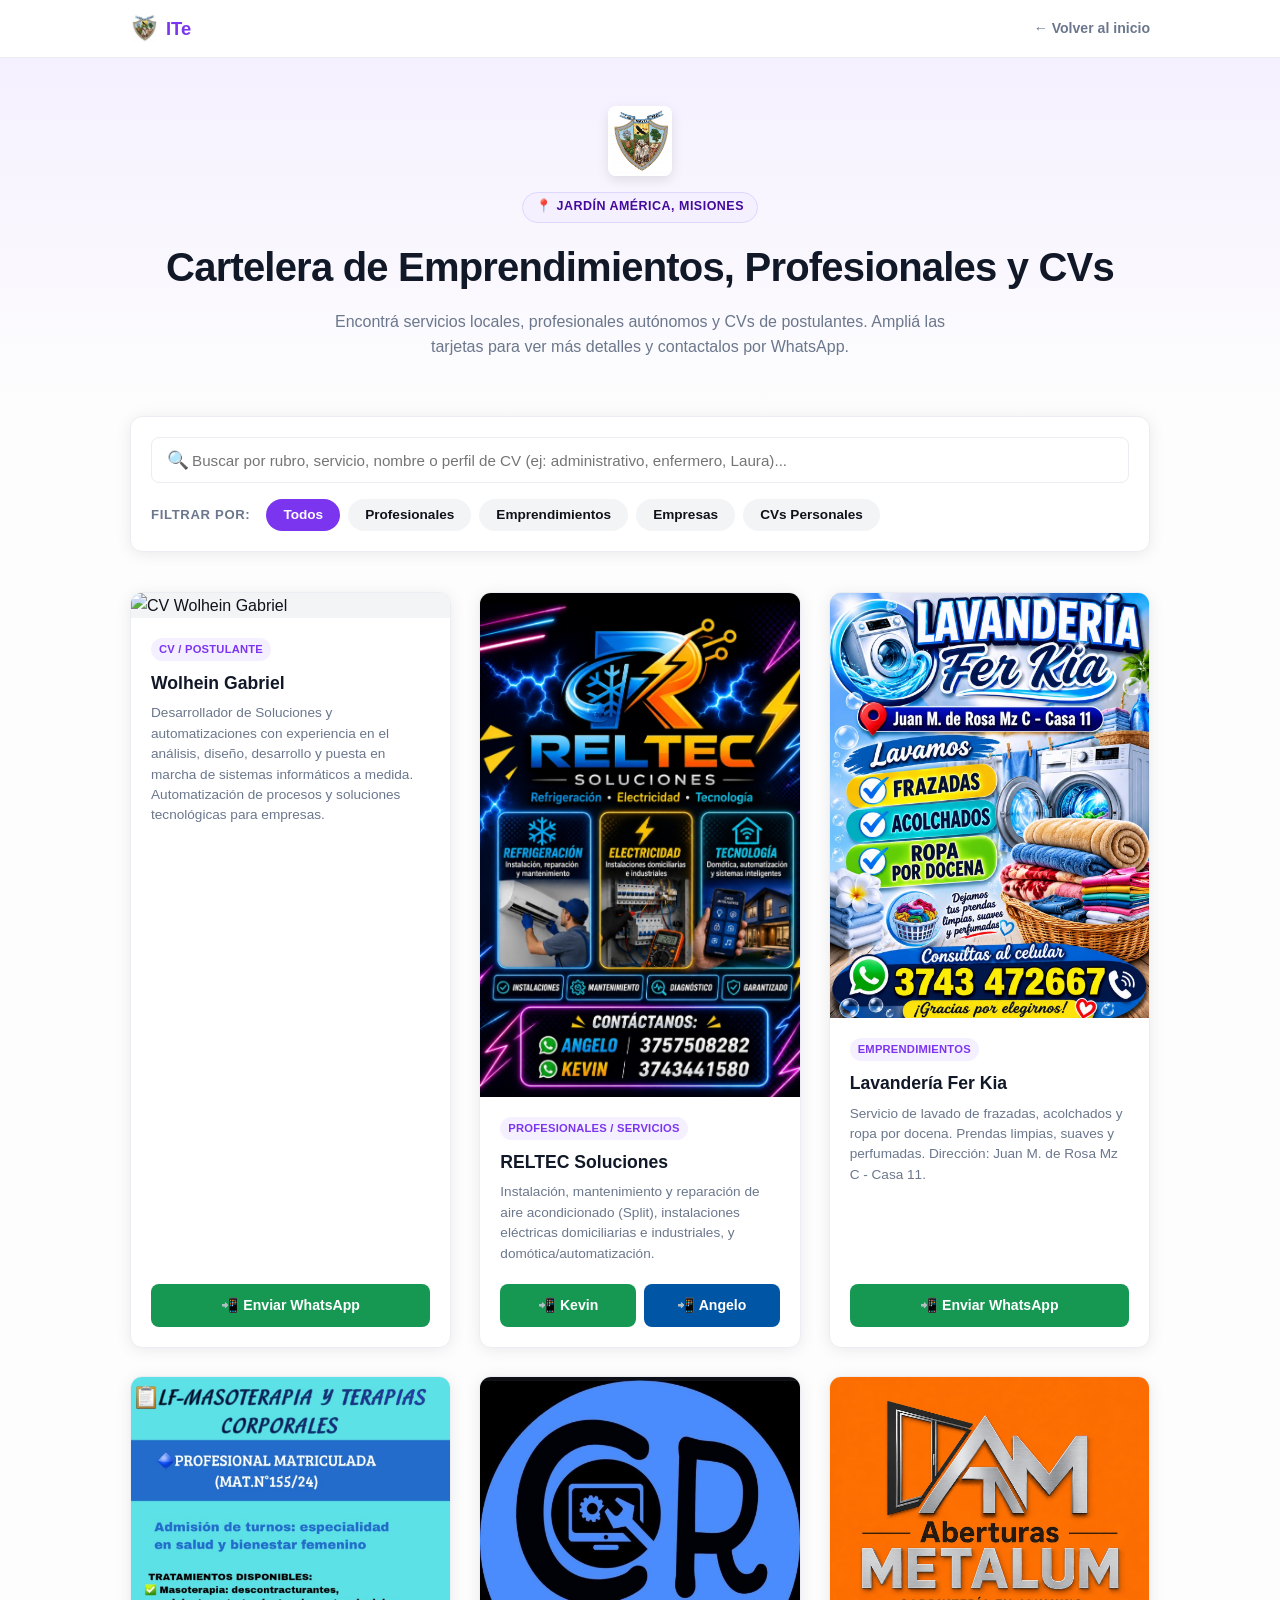
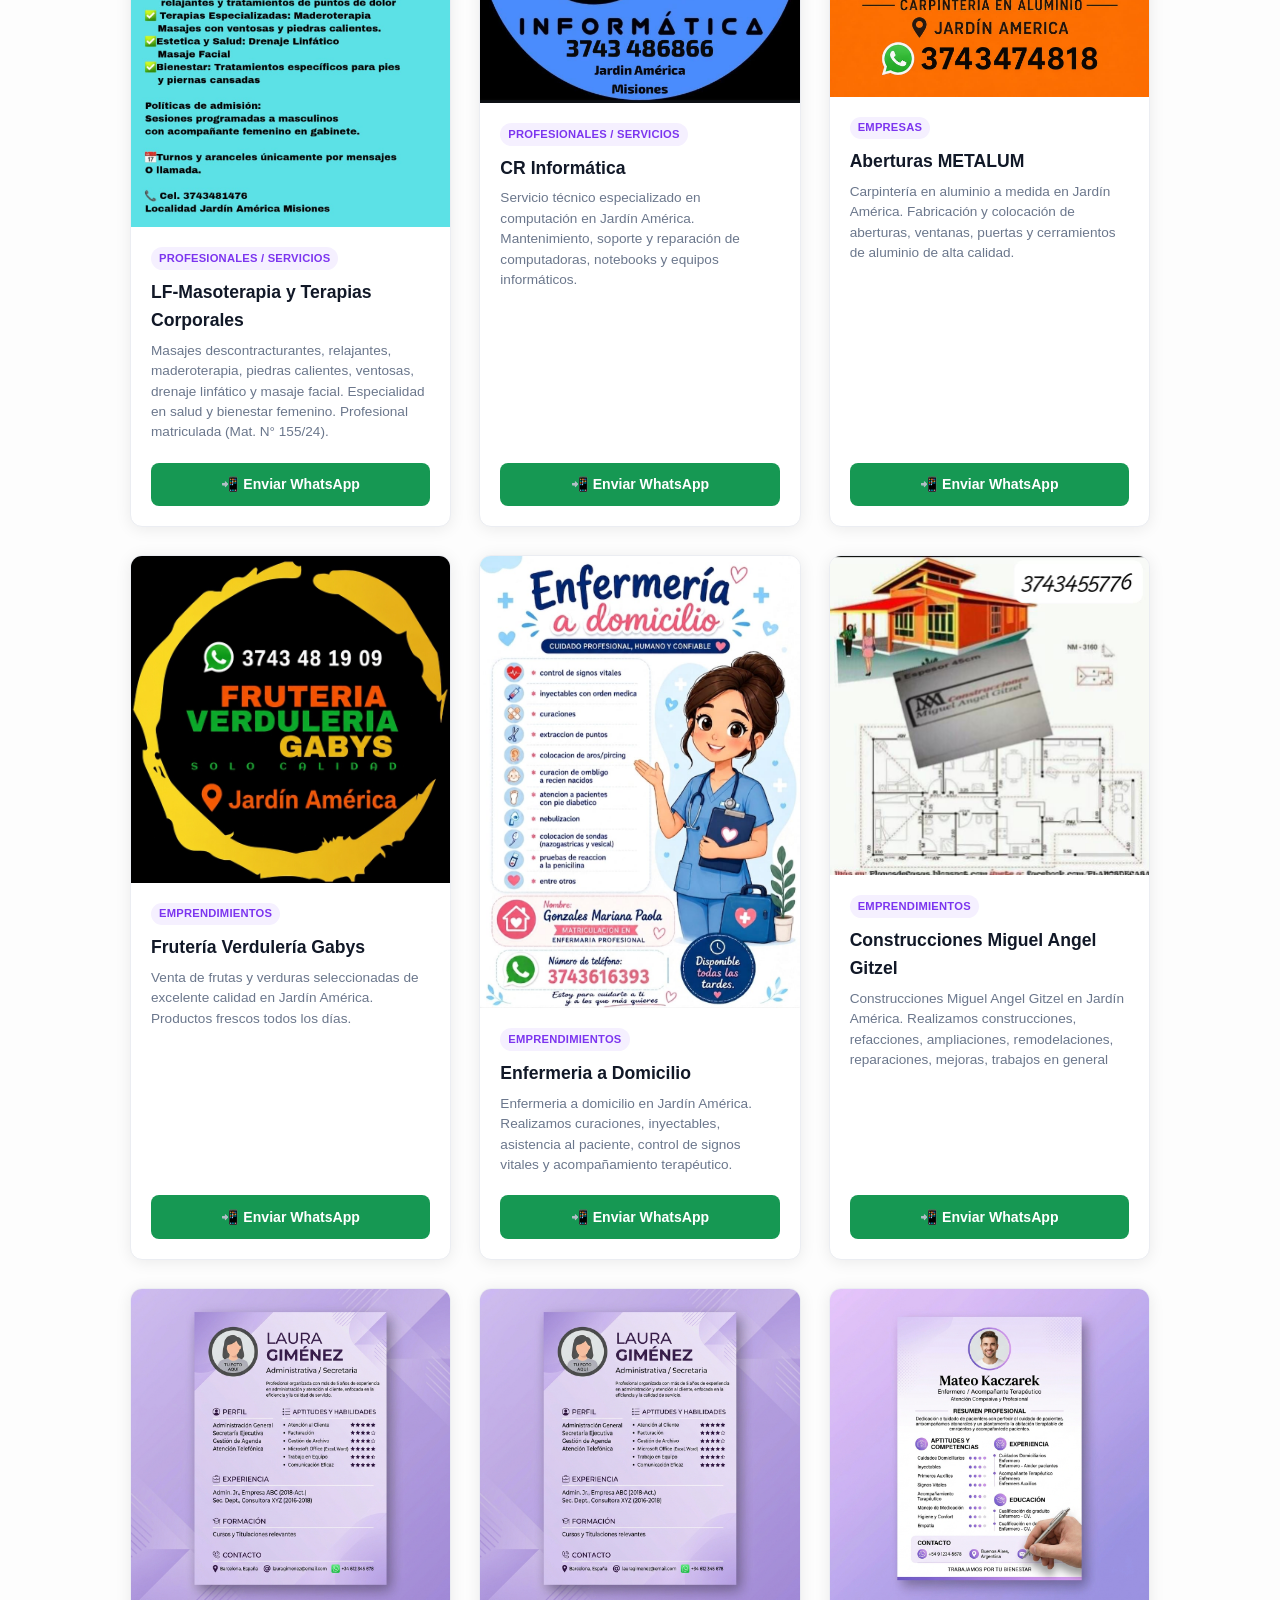
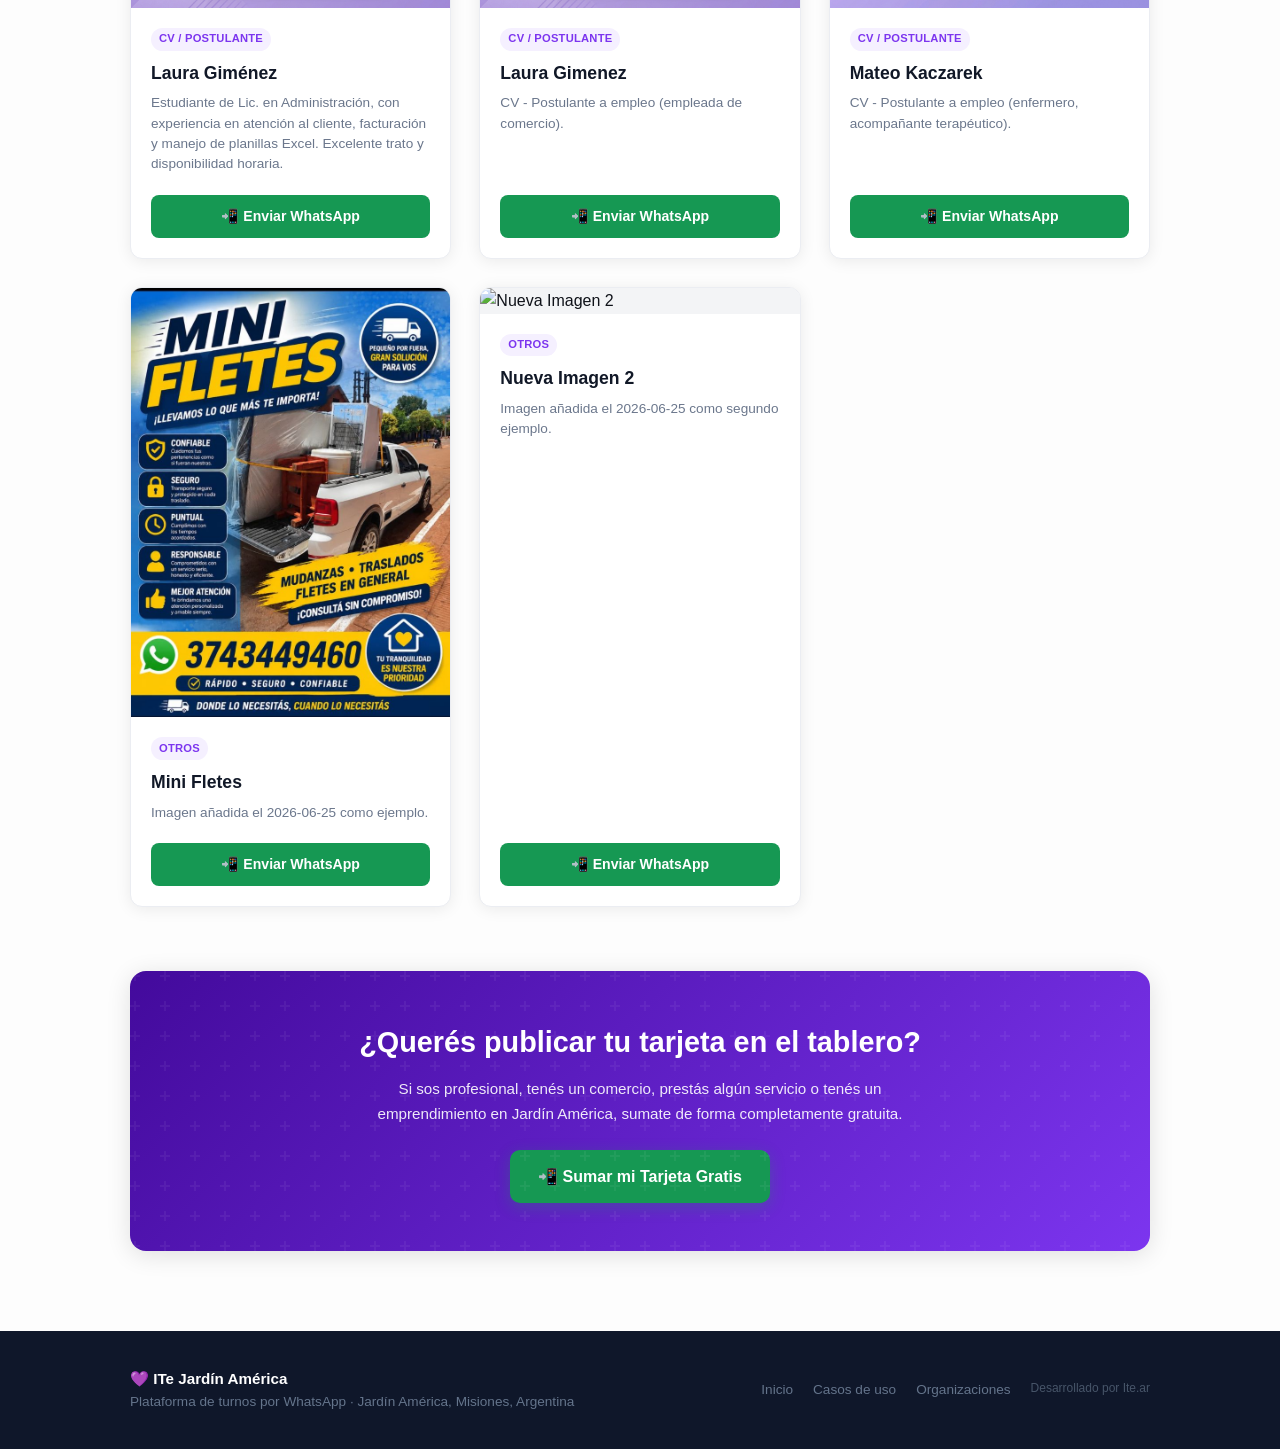
==== tablero.html @ 17e86a3f "feat: update card 13 to display Mini Fletes service details and image" ====
<!DOCTYPE html>
<html lang="es">

<head>
  <meta charset="UTF-8">
  <meta name="viewport" content="width=device-width, initial-scale=1.0">
  <title>Tablero de Tarjetas — ITe Jardín América</title>
  <meta name="description"
    content="Cartelera digital de profesionales, emprendimientos y empresas de Jardín América, Misiones.">
  <link rel="icon"
    href="data:image/svg+xml,<svg xmlns='http://www.w3.org/2000/svg' viewBox='0 0 100 100'><text y='.9em' font-size='90'>💜</text></svg>">
  <style>
    /* ── Variables (coincidentes con index.html) ─────────────── */
    :root {
      --purple: #7c35ef;
      --purple-dark: #430a9c;
      --purple-light: #f5f0ff;
      --purple-mid: #9456ff;
      --blue-ar: #0055A4;
      --green-wa: #169853;
      --green-wa-dk: #0e753e;
      --text: #0f1219;
      --muted: #6b778c;
      --border: #ebedf2;
      --bg-alt: #f3f5f9;
      --radius: 12px;
      --shadow: 0 2px 16px rgba(0, 0, 0, .08);
      --shadow-md: 0 4px 24px rgba(0, 0, 0, .12);
    }

    /* ── Reset ─────────────────────────────────────────────── */
    *,
    *::before,
    *::after {
      box-sizing: border-box;
      margin: 0;
      padding: 0;
    }

    body {
      font-family: -apple-system, BlinkMacSystemFont, "Segoe UI", Roboto, sans-serif;
      color: var(--text);
      line-height: 1.6;
      background: #fdfdfd;
    }

    img {
      max-width: 100%;
      height: auto;
      display: block;
    }

    a {
      color: inherit;
      text-decoration: none;
    }

    /* ── Navbar ────────────────────────────────────────────── */
    .navbar {
      position: sticky;
      top: 0;
      z-index: 100;
      background: rgba(255, 255, 255, .93);
      backdrop-filter: blur(10px);
      border-bottom: 1px solid var(--border);
      padding: .85rem 0;
    }

    .navbar .container {
      display: flex;
      align-items: center;
      justify-content: space-between;
      max-width: 1060px;
      margin: 0 auto;
      padding: 0 1.25rem;
      gap: 1rem;
    }

    .navbar-brand {
      font-weight: 800;
      font-size: 1.15rem;
      color: var(--purple);
      display: flex;
      align-items: center;
      gap: .4rem;
    }

    .btn-back {
      color: var(--muted);
      font-size: .88rem;
      font-weight: 600;
      transition: color .2s;
      display: inline-flex;
      align-items: center;
      gap: .3rem;
    }

    .btn-back:hover {
      color: var(--purple);
    }

    /* ── Header Sección ────────────────────────────────────── */
    .header-section {
      text-align: center;
      padding: 3rem 0 2rem 0;
      background: linear-gradient(180deg, var(--purple-light) 0%, rgba(253, 253, 253, 1) 100%);
    }

    .container {
      max-width: 1060px;
      margin: 0 auto;
      padding: 0 1.25rem;
    }

    .badge {
      display: inline-block;
      padding: .3rem .8rem;
      border-radius: 99px;
      font-size: .78rem;
      font-weight: 700;
      letter-spacing: .04em;
      margin-bottom: 0.75rem;
    }

    .badge-purple {
      background: var(--purple-light);
      color: var(--purple-dark);
      border: 1px solid #ddd6fe;
    }

    h1 {
      font-size: clamp(1.8rem, 4vw, 2.5rem);
      font-weight: 800;
      color: #111827;
      margin-bottom: .6rem;
      letter-spacing: -0.02em;
    }

    .subtitle {
      color: var(--muted);
      font-size: 1rem;
      max-width: 620px;
      margin: 0 auto 1.5rem;
    }

    /* ── Buscador y Filtros ─────────────────────────────────── */
    .search-filter-box {
      background: #fff;
      border: 1px solid var(--border);
      border-radius: var(--radius);
      padding: 1.25rem;
      box-shadow: var(--shadow);
      margin-bottom: 2.5rem;
    }

    .search-row {
      position: relative;
      margin-bottom: 1rem;
    }

    .search-input {
      width: 100%;
      padding: .85rem 1rem .85rem 2.5rem;
      border: 1px solid var(--border);
      border-radius: 8px;
      font-size: .95rem;
      outline: none;
      transition: border-color .2s, box-shadow .2s;
    }

    .search-input:focus {
      border-color: var(--purple);
      box-shadow: 0 0 0 3px rgba(124, 53, 239, 0.15);
    }

    .search-icon {
      position: absolute;
      left: 1rem;
      top: 50%;
      transform: translateY(-50%);
      color: var(--muted);
      pointer-events: none;
      font-size: 1.1rem;
    }

    .filters-row {
      display: flex;
      flex-wrap: wrap;
      gap: .5rem;
      align-items: center;
    }

    .filter-label {
      font-size: .82rem;
      color: var(--muted);
      font-weight: 700;
      text-transform: uppercase;
      letter-spacing: .05em;
      margin-right: .5rem;
    }

    .btn-filter {
      background: #f3f4f6;
      border: 1px solid transparent;
      color: var(--text);
      padding: .45rem 1rem;
      border-radius: 99px;
      font-size: .85rem;
      font-weight: 600;
      cursor: pointer;
      transition: background .2s, border-color .2s, color .2s;
    }

    .btn-filter:hover {
      background: #e5e7eb;
    }

    .btn-filter.active {
      background: var(--purple);
      color: #fff;
    }

    /* ── Grid del Tablero ──────────────────────────────────── */
    .tablero-grid {
      display: grid;
      grid-template-columns: repeat(auto-fill, minmax(280px, 1fr));
      gap: 1.75rem;
      margin-bottom: 4rem;
    }

    .tarjeta-card {
      background: #fff;
      border: 1px solid var(--border);
      border-radius: var(--radius);
      overflow: hidden;
      box-shadow: var(--shadow);
      transition: transform .2s, box-shadow .2s, border-color .2s;
      display: flex;
      flex-direction: column;
    }

    .tarjeta-card:hover {
      transform: translateY(-4px);
      box-shadow: var(--shadow-md);
      border-color: var(--purple-mid);
    }

    .tarjeta-img-container {
      position: relative;
      background: #f3f4f6;
      overflow: hidden;
      cursor: zoom-in;
    }

    .tarjeta-img {
      width: 100%;
      height: auto;
      display: block;
      transition: transform .3s;
    }

    .tarjeta-card:hover .tarjeta-img {
      transform: scale(1.03);
    }

    .tarjeta-zoom-overlay {
      position: absolute;
      inset: 0;
      background: rgba(0, 0, 0, 0.15);
      opacity: 0;
      display: flex;
      align-items: center;
      justify-content: center;
      transition: opacity .2s;
      color: #fff;
      font-size: 1.5rem;
    }

    .tarjeta-img-container:hover .tarjeta-zoom-overlay {
      opacity: 1;
    }

    .tarjeta-info {
      padding: 1.25rem;
      display: flex;
      flex-direction: column;
      flex: 1;
    }

    .tarjeta-cat-badge {
      font-size: .7rem;
      font-weight: 700;
      color: var(--purple);
      background: var(--purple-light);
      padding: .15rem .5rem;
      border-radius: 99px;
      width: fit-content;
      text-transform: uppercase;
      letter-spacing: .02em;
      margin-bottom: .5rem;
    }

    .tarjeta-title {
      font-size: 1.1rem;
      font-weight: 700;
      color: #111827;
      margin-bottom: .4rem;
    }

    .tarjeta-desc {
      font-size: .85rem;
      color: var(--muted);
      margin-bottom: 1.25rem;
      flex: 1;
      line-height: 1.5;
    }

    .btn-wa-contact {
      background: var(--green-wa);
      color: #fff;
      padding: .65rem;
      border-radius: 8px;
      font-size: .88rem;
      font-weight: 700;
      text-align: center;
      display: flex;
      align-items: center;
      justify-content: center;
      gap: .4rem;
      transition: background .2s, transform .1s;
      width: 100%;
    }

    .btn-wa-contact:hover {
      background: var(--green-wa-dk);
    }

    .btn-wa-contact:active {
      transform: scale(0.98);
    }

    /* ── Mensaje de no resultados ──────────────────────────── */
    .no-results {
      grid-column: 1 / -1;
      text-align: center;
      padding: 3rem 1.5rem;
      background: #fff;
      border: 1px solid var(--border);
      border-radius: var(--radius);
      color: var(--muted);
      display: none;
    }

    .no-results-icon {
      font-size: 2.5rem;
      margin-bottom: 0.5rem;
    }

    /* ── Banner Sumar Tarjeta ────────────────────────────────── */
    .sumar-tarjeta-box {
      background: linear-gradient(135deg, var(--purple-dark) 0%, var(--purple) 100%);
      color: #fff;
      border-radius: 16px;
      padding: 3rem 2rem;
      text-align: center;
      box-shadow: var(--shadow-md);
      margin-bottom: 5rem;
      position: relative;
      overflow: hidden;
    }

    .sumar-tarjeta-box::before {
      content: '';
      position: absolute;
      inset: 0;
      opacity: 0.05;
      background: url("data:image/svg+xml,%3Csvg width='60' height='60' viewBox='0 0 60 60' xmlns='http://www.w3.org/2000/svg'%3E%3Cg fill='none' fill-rule='evenodd'%3E%3Cg fill='%23ffffff' fill-opacity='1'%3E%3Cpath d='M36 34v-4h-2v4h-4v2h4v4h2v-4h4v-2h-4zm0-30V0h-2v4h-4v2h4v4h2V6h4V4h-4zM6 34v-4H4v4H0v2h4v4h2v-4h4v-2H6zM6 4V0H4v4H0v2h4v4h2V6h4V4H6z'/%3E%3C/g%3E%3C/g%3E%3C/svg%3E");
    }

    .sumar-tarjeta-box h2 {
      font-size: clamp(1.4rem, 3.5vw, 1.8rem);
      font-weight: 800;
      margin-bottom: .75rem;
    }

    .sumar-tarjeta-box p {
      font-size: .95rem;
      max-width: 580px;
      margin: 0 auto 1.5rem;
      opacity: .9;
    }

    .btn-sumar {
      display: inline-flex;
      align-items: center;
      gap: .5rem;
      background: var(--green-wa);
      color: #fff;
      padding: .85rem 1.75rem;
      border-radius: 10px;
      font-weight: 700;
      font-size: 1rem;
      box-shadow: 0 4px 15px rgba(22, 152, 83, 0.3);
      transition: background .2s, transform .15s;
    }

    .btn-sumar:hover {
      background: var(--green-wa-dk);
      transform: translateY(-2px);
    }

    /* ── Lightbox Modal ────────────────────────────────────── */
    .lightbox {
      position: fixed;
      inset: 0;
      background: rgba(15, 23, 42, 0.95);
      z-index: 1000;
      display: flex;
      align-items: center;
      justify-content: center;
      opacity: 0;
      pointer-events: none;
      transition: opacity 0.25s ease;
      padding: 1.5rem;
    }

    .lightbox.active {
      opacity: 1;
      pointer-events: all;
    }

    .lightbox-content {
      position: relative;
      max-width: 90%;
      max-height: 85vh;
      display: flex;
      flex-direction: column;
      align-items: center;
    }

    .lightbox-img {
      max-width: 100%;
      max-height: 80vh;
      object-fit: contain;
      border-radius: 8px;
      box-shadow: 0 10px 30px rgba(0, 0, 0, 0.5);
      border: 3px solid #fff;
      transform: scale(0.95);
      transition: transform 0.25s ease;
    }

    .lightbox.active .lightbox-img {
      transform: scale(1);
    }

    .lightbox-close {
      position: absolute;
      top: -2.5rem;
      right: 0;
      background: none;
      border: none;
      color: #fff;
      font-size: 2.2rem;
      cursor: pointer;
      line-height: 1;
      transition: color .2s;
    }

    .lightbox-close:hover {
      color: var(--purple-light);
    }

    /* ── Footer ─────────────────────────────────────────────── */
    footer {
      background: #0f172a;
      color: #64748b;
      padding: 2.25rem 0;
      font-size: .85rem;
    }

    footer .container {
      display: flex;
      flex-wrap: wrap;
      justify-content: space-between;
      align-items: center;
      gap: 1rem;
    }

    footer a {
      color: #64748b;
    }

    footer a:hover {
      color: #fff;
    }

    .footer-brand {
      color: #fff;
      font-weight: 700;
      font-size: .95rem;
    }

    .footer-links {
      display: flex;
      gap: 1.25rem;
      flex-wrap: wrap;
    }

    /* ── Responsive ─────────────────────────────────────────── */
    @media (max-width: 600px) {
      .header-section {
        padding: 2.25rem 0 1.5rem 0;
      }

      .search-filter-box {
        padding: 1rem;
        margin-bottom: 1.75rem;
      }

      .tablero-grid {
        gap: 1.25rem;
        margin-bottom: 2.5rem;
      }

      .sumar-tarjeta-box {
        padding: 2rem 1.25rem;
      }
    }
  </style>
</head>

<body>

  <!-- Números de WhatsApp -->
  <script>
    const WA_ADMIN = '5493743454291'; // Administración ITe
  </script>

  <!-- ── Navbar ───────────────────────────────────────────────── -->
  <nav class="navbar">
    <div class="container">
      <a class="navbar-brand" href="index.html" style="display: flex; align-items: center; gap: 0.5rem;">
        <img src="assets/escudo_jardin_america.jpg" alt="Escudo"
          style="height: 28px; width: 28px; object-fit: contain; border-radius: 4px;">
        ITe
      </a>
      <a class="btn-back" href="index.html">
        ← Volver al inicio
      </a>
    </div>
  </nav>

  <!-- ── Header Sección ────────────────────────────────────── -->
  <header class="header-section">
    <div class="container">
      <div style="margin-bottom: 1rem; display: flex; justify-content: center;">
        <img src="assets/escudo_jardin_america.jpg" alt="Escudo de Jardín América"
          style="height: 70px; width: auto; border-radius: 8px; box-shadow: 0 4px 12px rgba(0,0,0,0.1); border: 2px solid #fff;">
      </div>
      <span class="badge badge-purple">📍 JARDÍN AMÉRICA, MISIONES</span>
      <h1>Cartelera de Emprendimientos, Profesionales y CVs</h1>
      <p class="subtitle">
        Encontrá servicios locales, profesionales autónomos y CVs de postulantes. Ampliá las tarjetas para ver más
        detalles y contactalos por WhatsApp.
      </p>
    </div>
  </header>

  <!-- ── Contenido Principal ─────────────────────────────────── -->
  <main class="container">

    <!-- Buscador y Filtros -->
    <div class="search-filter-box">
      <div class="search-row">
        <span class="search-icon">🔍</span>
        <input type="text" class="search-input" id="search-input"
          placeholder="Buscar por rubro, servicio, nombre o perfil de CV (ej: administrativo, enfermero, Laura)...">
      </div>
      <div class="filters-row">
        <span class="filter-label">Filtrar por:</span>
        <button class="btn-filter active" data-category="todos">Todos</button>
        <button class="btn-filter" data-category="profesionales">Profesionales</button>
        <button class="btn-filter" data-category="emprendimientos">Emprendimientos</button>
        <button class="btn-filter" data-category="empresas">Empresas</button>
        <button class="btn-filter" data-category="cvs">CVs Personales</button>
      </div>
    </div>

    <!-- Grid del Tablero -->
    <div class="tablero-grid" id="tablero-grid">

      <!-- Tarjeta 1: Wolhein Gabriel (CV / Postulante) -->
      <div class="tarjeta-card" data-category="cvs"
        data-keywords="mateo kaczarek cv curriculum vitae enfermero enfermeria acompañante terapeutico salud cuidados domiciliarios inyectables primeros auxilios">
        <div class="tarjeta-img-container" onclick="openLightbox('assets/cv_wolhein_gabriel.png')">
          <img class="tarjeta-img" src="assets/cv_wolhein_gabriel.png" alt="CV Wolhein Gabriel" loading="lazy">
          <div class="tarjeta-zoom-overlay">🔍 Ampliar</div>
        </div>
        <div class="tarjeta-info">
          <span class="tarjeta-cat-badge">CV / Postulante</span>
          <h3 class="tarjeta-title">Wolhein Gabriel</h3>
          <p class="tarjeta-desc">
            Desarrollador de Soluciones y automatizaciones con experiencia en el análisis, diseño, desarrollo y puesta
            en marcha de sistemas informáticos a medida. Automatización de procesos y soluciones tecnológicas para
            empresas.
          </p>
          <a class="btn-wa-contact" href="#"
            onclick="irAContactar('5493743454291', 'Hola Gabriel! Vi tu CV en ITe y quería consultarte por una búsqueda de empleo.'); return false;">
            📲 Enviar WhatsApp
          </a>
        </div>
      </div>

      <!-- Tarjeta 2: RELTEC Soluciones (Profesional/Empresa) -->
      <div class="tarjeta-card" data-category="profesionales"
        data-keywords="refrigeracion aire acondicionado split electricista electricidad instalacion tecnologia domotica automatizacion alarmas camaras reltec">
        <div class="tarjeta-img-container" onclick="openLightbox('assets/reltec_soluciones.jpeg')">
          <img class="tarjeta-img" src="assets/reltec_soluciones.jpeg" alt="RELTEC Soluciones" loading="lazy">
          <div class="tarjeta-zoom-overlay">🔍 Ampliar</div>
        </div>
        <div class="tarjeta-info">
          <span class="tarjeta-cat-badge">Profesionales / Servicios</span>
          <h3 class="tarjeta-title">RELTEC Soluciones</h3>
          <p class="tarjeta-desc">
            Instalación, mantenimiento y reparación de aire acondicionado (Split), instalaciones eléctricas
            domiciliarias e industriales, y domótica/automatización.
          </p>
          <div style="display:flex; gap:.5rem;">
            <a class="btn-wa-contact" href="#"
              onclick="irAContactar('5493743441580', 'Hola Kevin! Vi tu tarjeta de RELTEC en ITe y quería consultarte por un servicio.'); return false;"
              style="flex:1;">
              📲 Kevin
            </a>
            <a class="btn-wa-contact" href="#"
              onclick="irAContactar('5493757508282', 'Hola Angelo! Vi tu tarjeta de RELTEC en ITe y quería consultarte por un servicio.'); return false;"
              style="flex:1; background:#0055A4;">
              📲 Angelo
            </a>
          </div>
        </div>
      </div>

      <!-- Tarjeta 3: Lavandería Fer Kia (Emprendimiento) -->
      <div class="tarjeta-card" data-category="emprendimientos"
        data-keywords="lavanderia lavarropa ropa secar frazadas acolchados ferkia lavadero limpieza ropa">
        <div class="tarjeta-img-container" onclick="openLightbox('assets/lavanderia_ferkia.jpeg')">
          <img class="tarjeta-img" src="assets/lavanderia_ferkia.jpeg" alt="Lavandería Fer Kia" loading="lazy">
          <div class="tarjeta-zoom-overlay">🔍 Ampliar</div>
        </div>
        <div class="tarjeta-info">
          <span class="tarjeta-cat-badge">Emprendimientos</span>
          <h3 class="tarjeta-title">Lavandería Fer Kia</h3>
          <p class="tarjeta-desc">
            Servicio de lavado de frazadas, acolchados y ropa por docena. Prendas limpias, suaves y perfumadas.
            Dirección: Juan M. de Rosa Mz C - Casa 11.
          </p>
          <a class="btn-wa-contact" href="#"
            onclick="irAContactar('5493743472667', 'Hola! Vi tu tarjeta de Lavandería Fer Kia en ITe y quería consultarte por un servicio.'); return false;">
            📲 Enviar WhatsApp
          </a>
        </div>
      </div>

      <!-- Tarjeta 4: LF-Masoterapia y Terapias Corporales (Profesional) -->
      <div class="tarjeta-card" data-category="profesionales"
        data-keywords="lf masoterapia masajes terapias corporales descontracturantes relajantes puntos dolor maderoterapia ventosas piedras calientes drenaje linfatico facial pies piernas cansadas salud bienestar femenino profesional matriculada">
        <div class="tarjeta-img-container" onclick="openLightbox('assets/lf_masoterapia.jpeg')">
          <img class="tarjeta-img" src="assets/lf_masoterapia.jpeg" alt="LF-Masoterapia y Terapias Corporales"
            loading="lazy">
          <div class="tarjeta-zoom-overlay">🔍 Ampliar</div>
        </div>
        <div class="tarjeta-info">
          <span class="tarjeta-cat-badge">Profesionales / Servicios</span>
          <h3 class="tarjeta-title">LF-Masoterapia y Terapias Corporales</h3>
          <p class="tarjeta-desc">
            Masajes descontracturantes, relajantes, maderoterapia, piedras calientes, ventosas, drenaje linfático y
            masaje facial. Especialidad en salud y bienestar femenino. Profesional matriculada (Mat. N° 155/24).
          </p>
          <a class="btn-wa-contact" href="#"
            onclick="irAContactar('5493743481476', 'Hola! Vi tu tarjeta de LF-Masoterapia en ITe y quería consultarte por un turno.'); return false;">
            📲 Enviar WhatsApp
          </a>
        </div>
      </div>

      <!-- Tarjeta 5: CR Informática (Profesional/Servicio) -->
      <div class="tarjeta-card" data-category="profesionales"
        data-keywords="cr informatica computacion computadoras servicio tecnico reparacion mantenimiento soporte formateo windows pc notebook netbook jardin america misiones">
        <div class="tarjeta-img-container" onclick="openLightbox('assets/cr_informatica.jpeg')">
          <img class="tarjeta-img" src="assets/cr_informatica.jpeg" alt="CR Informática" loading="lazy">
          <div class="tarjeta-zoom-overlay">🔍 Ampliar</div>
        </div>
        <div class="tarjeta-info">
          <span class="tarjeta-cat-badge">Profesionales / Servicios</span>
          <h3 class="tarjeta-title">CR Informática</h3>
          <p class="tarjeta-desc">
            Servicio técnico especializado en computación en Jardín América. Mantenimiento, soporte y reparación de
            computadoras, notebooks y equipos informáticos.
          </p>
          <a class="btn-wa-contact" href="#"
            onclick="irAContactar('5493743486866', 'Hola! Vi tu tarjeta de CR Informática en ITe y quería hacerte una consulta.'); return false;">
            📲 Enviar WhatsApp
          </a>
        </div>
      </div>

      <!-- Tarjeta 6: Aberturas METALUM (Empresa) -->
      <div class="tarjeta-card" data-category="empresas"
        data-keywords="aberturas metalum carpinteria aluminio ventanas puertas portones cerramientos perfiles metalica jardin america misiones atm">
        <div class="tarjeta-img-container" onclick="openLightbox('assets/metalum_aberturas.jpeg')">
          <img class="tarjeta-img" src="assets/metalum_aberturas.jpeg" alt="Aberturas METALUM" loading="lazy">
          <div class="tarjeta-zoom-overlay">🔍 Ampliar</div>
        </div>
        <div class="tarjeta-info">
          <span class="tarjeta-cat-badge">Empresas</span>
          <h3 class="tarjeta-title">Aberturas METALUM</h3>
          <p class="tarjeta-desc">
            Carpintería en aluminio a medida en Jardín América. Fabricación y colocación de aberturas, ventanas, puertas
            y cerramientos de aluminio de alta calidad.
          </p>
          <a class="btn-wa-contact" href="#"
            onclick="irAContactar('5493743474818', 'Hola! Vi tu tarjeta de Aberturas Metalum en ITe y quería solicitar un presupuesto/consulta.'); return false;">
            📲 Enviar WhatsApp
          </a>
        </div>
      </div>

      <!-- Tarjeta 7: Frutería Verdulería Gabys (Emprendimiento) -->
      <div class="tarjeta-card" data-category="emprendimientos"
        data-keywords="fruteria verduleria gabys gabis frutas verduras solo calidad jardin america misiones almacen saludable verdulero frutero">
        <div class="tarjeta-img-container" onclick="openLightbox('assets/fruteria_verduleria_gabys.jpeg')">
          <img class="tarjeta-img" src="assets/fruteria_verduleria_gabys.jpeg" alt="Frutería Verdulería Gabys"
            loading="lazy">
          <div class="tarjeta-zoom-overlay">🔍 Ampliar</div>
        </div>
        <div class="tarjeta-info">
          <span class="tarjeta-cat-badge">Emprendimientos</span>
          <h3 class="tarjeta-title">Frutería Verdulería Gabys</h3>
          <p class="tarjeta-desc">
            Venta de frutas y verduras seleccionadas de excelente calidad en Jardín América. Productos frescos todos los
            días.
          </p>
          <a class="btn-wa-contact" href="#"
            onclick="irAContactar('5493743481909', 'Hola! Vi tu tarjeta de Frutería Verdulería Gabys en ITe y quería hacerte una consulta.'); return false;">
            📲 Enviar WhatsApp
          </a>
        </div>
      </div>

      <!-- Tarjeta 8: Gonzales Mariana (Emprendimiento) -->
      <div class="tarjeta-card" data-category="emprendimientos"
        data-keywords="fruteria verduleria gabys gabis frutas verduras solo calidad jardin america misiones almacen saludable verdulero frutero">
        <div class="tarjeta-img-container" onclick="openLightbox('assets/GonzalesMariana.jpeg')">
          <img class="tarjeta-img" src="assets/GonzalesMariana.jpeg" alt="Enfermeria a Domicilio" loading="lazy">
          <div class="tarjeta-zoom-overlay">🔍 Ampliar</div>
        </div>
        <div class="tarjeta-info">
          <span class="tarjeta-cat-badge">Emprendimientos</span>
          <h3 class="tarjeta-title">Enfermeria a Domicilio</h3>
          <p class="tarjeta-desc">
            Enfermeria a domicilio en Jardín América. Realizamos curaciones, inyectables, asistencia al paciente,
            control de signos vitales y acompañamiento terapéutico.
          </p>
          <a class="btn-wa-contact" href="#"
            onclick="irAContactar('5493743616393', 'Hola! Vi tu tarjeta de Enfermeria a Domicilio en ITe y quería hacerte una consulta.'); return false;">
            📲 Enviar WhatsApp
          </a>
        </div>
      </div>

      <!-- Tarjeta 9: Miguel Angel Gitzel (Empresa) -->
      <div class="tarjeta-card" data-category="emprendimientos"
        data-keywords="fruteria verduleria gabys gabis frutas verduras solo calidad jardin america misiones almacen saludable verdulero frutero">
        <div class="tarjeta-img-container" onclick="openLightbox('assets/Const_gitzel.jpeg')">
          <img class="tarjeta-img" src="assets/Const_gitzel.jpeg" alt="Construcciones Miguel Angel Gitzel"
            loading="lazy">
          <div class="tarjeta-zoom-overlay">🔍 Ampliar</div>
        </div>
        <div class="tarjeta-info">
          <span class="tarjeta-cat-badge">Emprendimientos</span>
          <h3 class="tarjeta-title">Construcciones Miguel Angel Gitzel</h3>
          <p class="tarjeta-desc">
            Construcciones Miguel Angel Gitzel en Jardín América. Realizamos construcciones, refacciones, ampliaciones,
            remodelaciones, reparaciones, mejoras, trabajos en general
          </p>
          <a class="btn-wa-contact" href="#"
            onclick="irAContactar('5493743455776', 'Hola! Vi tu tarjeta de Construcciones Miguel Angel Gitzel en ITe.ar y quería hacerte una consulta.'); return false;">
            📲 Enviar WhatsApp
          </a>
        </div>
      </div>

      <!-- Tarjeta 10: Laura Giménez (CV / Postulante) -->
      <div class="tarjeta-card" data-category="cvs"
        data-keywords="laura gimenez cv curriculum vitae administracion secretaria secretaria facturacion excel atencion cliente administracion">
        <div class="tarjeta-img-container" onclick="openLightbox('assets/cv_laura_gimenez.png')">
          <img class="tarjeta-img" src="assets/cv_laura_gimenez.png" alt="CV Laura Giménez" loading="lazy">
          <div class="tarjeta-zoom-overlay">🔍 Ampliar</div>
        </div>
        <div class="tarjeta-info">
          <span class="tarjeta-cat-badge">CV / Postulante</span>
          <h3 class="tarjeta-title">Laura Giménez</h3>
          <p class="tarjeta-desc">
            Estudiante de Lic. en Administración, con experiencia en atención al cliente, facturación y manejo de
            planillas Excel. Excelente trato y disponibilidad horaria.
          </p>
          <a class="btn-wa-contact" href="#"
            onclick="irAContactar('5493743454291', 'Hola Laura! Vi tu CV en ITe y quería consultarte por una búsqueda de empleo.'); return false;">
            📲 Enviar WhatsApp
          </a>
        </div>
      </div>

      <!-- Tarjeta 11: Laura Gimenez (CV / Postulante) -->
      <div class="tarjeta-card" data-category="cvs"
        data-keywords="laura gimenez cv postulante empleo busco trabajo empleada comercio atencion al cliente ventas">
        <div class="tarjeta-img-container" onclick="openLightbox('assets/cv_laura_gimenez.jpeg')">
          <img class="tarjeta-img" src="assets/cv_laura_gimenez.jpeg" alt="CV Laura Gimenez" loading="lazy">
          <div class="tarjeta-zoom-overlay">🔍 Ampliar</div>
        </div>
        <div class="tarjeta-info">
          <span class="tarjeta-cat-badge">CV / Postulante</span>
          <h3 class="tarjeta-title">Laura Gimenez</h3>
          <p class="tarjeta-desc">
            CV - Postulante a empleo (empleada de comercio).
          </p>
          <a class="btn-wa-contact" href="#" onclick="irAContactar('5493743123456', 'Hola! Vi tu CV de Laura Gimenez en ITe y quería consultarte sobre una oportunidad laboral.'); return false;">
            📲 Enviar WhatsApp
          </a>
        </div>
      </div>

      <!-- Tarjeta 12: Mateo Kaczarek (CV / Postulante) -->
      <div class="tarjeta-card" data-category="cvs" data-keywords="mateo kaczarek cv postulante empleo busco trabajo enfermero enfermeria acompañante terapeutico salud">
        <div class="tarjeta-img-container" onclick="openLightbox('assets/cv_mateo_kaczarek.jpeg')">
          <img class="tarjeta-img" src="assets/cv_mateo_kaczarek.jpeg" alt="CV Mateo Kaczarek" loading="lazy">
          <div class="tarjeta-zoom-overlay">🔍 Ampliar</div>
        </div>
        <div class="tarjeta-info">
          <span class="tarjeta-cat-badge">CV / Postulante</span>
          <h3 class="tarjeta-title">Mateo Kaczarek</h3>
          <p class="tarjeta-desc">
            CV - Postulante a empleo (enfermero, acompañante terapéutico).
          </p>
          <a class="btn-wa-contact" href="#" onclick="irAContactar('5493743987654', 'Hola! Vi tu CV de Mateo Kaczarek en ITe y quería consultarte sobre una oportunidad laboral.'); return false;">
            📲 Enviar WhatsApp
          </a>
        </div>
      </div>

      <!-- Tarjeta 13: Nueva Imagen 1 -->
      <div class="tarjeta-card" data-category="otros"
        data-keywords="mini fletes transport servicio">
        <div class="tarjeta-img-container" onclick="openLightbox('assets/mini_fletes.jpeg')">
          <img class="tarjeta-img" src="assets/mini_fletes.jpeg" alt="Mini Fletes" loading="lazy">
          <div class="tarjeta-zoom-overlay">🔍 Ampliar</div>
        </div>
        <div class="tarjeta-info">
          <span class="tarjeta-cat-badge">Otros</span>
          <h3 class="tarjeta-title">Mini Fletes</h3>
          <p class="tarjeta-desc">
            Imagen añadida el 2026-06-25 como ejemplo.
          </p>
          <a class="btn-wa-contact" href="#"
            onclick="irAContactar('3743449460', 'Hola! Mini_fletes en la imagen ejemplo 1 3743449460 Mudanza traslados fletes en genral'); return false;">
            📲 Enviar WhatsApp</a>
        </div>
      </div>

      <!-- Tarjeta 14: Nueva Imagen 2 -->
      <div class="tarjeta-card" data-category="otros"
        data-keywords="nueva imagen 2 ejemplo demo placeholder">
        <div class="tarjeta-img-container" onclick="openLightbox('assets/nueva2_2026-06-25.jpg')">
          <img class="tarjeta-img" src="assets/nueva2_2026-06-25.jpg" alt="Nueva Imagen 2" loading="lazy">
          <div class="tarjeta-zoom-overlay">🔍 Ampliar</div>
        </div>
        <div class="tarjeta-info">
          <span class="tarjeta-cat-badge">Otros</span>
          <h3 class="tarjeta-title">Nueva Imagen 2</h3>
          <p class="tarjeta-desc">
            Imagen añadida el 2026-06-25 como segundo ejemplo.
          </p>
          <a class="btn-wa-contact" href="#"
            onclick="irAContactar('3743454291', 'Hola! Vi tu nueva imagen 2 en ITe y quería comentarla.'); return false;">
            📲 Enviar WhatsApp
          </a>
        </div>
      </div>

      <!-- Mensaje de no resultados -->
      <div class="no-results" id="no-results">
        <div class="no-results-icon">🔍</div>
        <h3>No encontramos lo que buscás</h3>
        <p style="font-size: .88rem; margin-top: .25rem;">Intentá buscar con otros términos o categorías.</p>
      </div>

    </div>

    <!-- Banner para Sumar Tarjeta -->
    <div class="sumar-tarjeta-box">
      <h2>¿Querés publicar tu tarjeta en el tablero?</h2>
      <p>
        Si sos profesional, tenés un comercio, prestás algún servicio o tenés un emprendimiento en Jardín América,
        sumate de forma completamente gratuita.
      </p>
      <a class="btn-sumar" href="#" onclick="irAlAdmin('Hola! Quiero publicar mi tarjeta'); return false;">
        📲 Sumar mi Tarjeta Gratis
      </a>
    </div>

  </main>

  <!-- ── Lightbox Modal ────────────────────────────────────── -->
  <div class="lightbox" id="lightbox" onclick="closeLightbox()">
    <div class="lightbox-content" onclick="event.stopPropagation()">
      <button class="lightbox-close" onclick="closeLightbox()">&times;</button>
      <img class="lightbox-img" id="lightbox-img" src="" alt="Vista ampliada">
    </div>
  </div>

  <!-- ── Footer ─────────────────────────────────────────────────── -->
  <footer>
    <div class="container">
      <div>
        <span class="footer-brand">💜 ITe Jardín América</span><br>
        Plataforma de turnos por WhatsApp · Jardín América, Misiones, Argentina
      </div>
      <div class="footer-links">
        <a href="index.html">Inicio</a>
        <a href="index.html#casos-de-uso">Casos de uso</a>
        <a href="index.html#para-organizaciones">Organizaciones</a>
        <span style="font-size:.75rem; color:#475569;">Desarrollado por Ite.ar</span>
      </div>
    </div>
  </footer>

  <!-- ── Lógica Interactiva (JavaScript) ───────────────────────── -->
  <script>
    // Configuración de redirección de WhatsApp
    function _abrirWA(numero, texto) {
      const url = `https://wa.me/${numero}?text=${encodeURIComponent(texto)}`;
      window.open(url, '_blank', 'noopener');
    }

    // Redirige al número del administrador
    function irAlAdmin(texto) {
      _abrirWA(WA_ADMIN, texto);
    }

    // Redirige a números específicos de tarjetas
    function irAContactar(numero, texto) {
      _abrirWA(numero, texto);
    }

    // --- Buscador y Filtros ---
    const searchInput = document.getElementById('search-input');
    const filterButtons = document.querySelectorAll('.btn-filter');
    const tarjetaCards = document.querySelectorAll('.tarjeta-card');
    const noResults = document.getElementById('no-results');

    let currentCategory = 'todos';
    let searchQuery = '';

    // Manejador del Input de Búsqueda
    searchInput.addEventListener('input', (e) => {
      searchQuery = e.target.value.toLowerCase().trim();
      filtrarTablero();
    });

    // Manejador de Botones de Filtro
    filterButtons.forEach(btn => {
      btn.addEventListener('click', () => {
        // Quitar clase activa y asignar al actual
        filterButtons.forEach(b => b.classList.remove('active'));
        btn.classList.add('active');

        currentCategory = btn.getAttribute('data-category');
        filtrarTablero();
      });
    });

    // Lógica del filtro coordinada (categoría + texto de búsqueda)
    function filtrarTablero() {
      let matchCount = 0;

      tarjetaCards.forEach(card => {
        const category = card.getAttribute('data-category');
        const keywords = card.getAttribute('data-keywords') || '';
        const title = card.querySelector('.tarjeta-title').textContent.toLowerCase();
        const desc = card.querySelector('.tarjeta-desc').textContent.toLowerCase();

        // Coincidencia de Categoría
        const categoryMatch = (currentCategory === 'todos' || category === currentCategory);

        // Coincidencia de Búsqueda (busca en título, descripción y palabras clave)
        const textMatch = !searchQuery ||
          title.includes(searchQuery) ||
          desc.includes(searchQuery) ||
          keywords.includes(searchQuery);

        if (categoryMatch && textMatch) {
          card.style.display = 'flex';
          matchCount++;
        } else {
          card.style.display = 'none';
        }
      });

      // Mostrar/ocultar mensaje de no resultados
      if (matchCount === 0) {
        noResults.style.display = 'block';
      } else {
        noResults.style.display = 'none';
      }
    }

    // --- Lightbox / Modal de Zoom para las tarjetas ---
    const lightbox = document.getElementById('lightbox');
    const lightboxImg = document.getElementById('lightbox-img');

    function openLightbox(imgSrc) {
      lightboxImg.src = imgSrc;
      lightbox.classList.add('active');
      document.body.style.overflow = 'hidden'; // Previene scroll de fondo
    }

    function closeLightbox() {
      lightbox.classList.remove('active');
      document.body.style.overflow = ''; // Restaura scroll de fondo
      // Limpia la imagen después de la transición de salida
      setTimeout(() => {
        if (!lightbox.classList.contains('active')) {
          lightboxImg.src = '';
        }
      }, 250);
    }

    // Cerrar modal al presionar la tecla Escape
    document.addEventListener('keydown', (e) => {
      if (e.key === 'Escape' && lightbox.classList.contains('active')) {
        closeLightbox();
      }
    });
  </script>

</body>

</html>
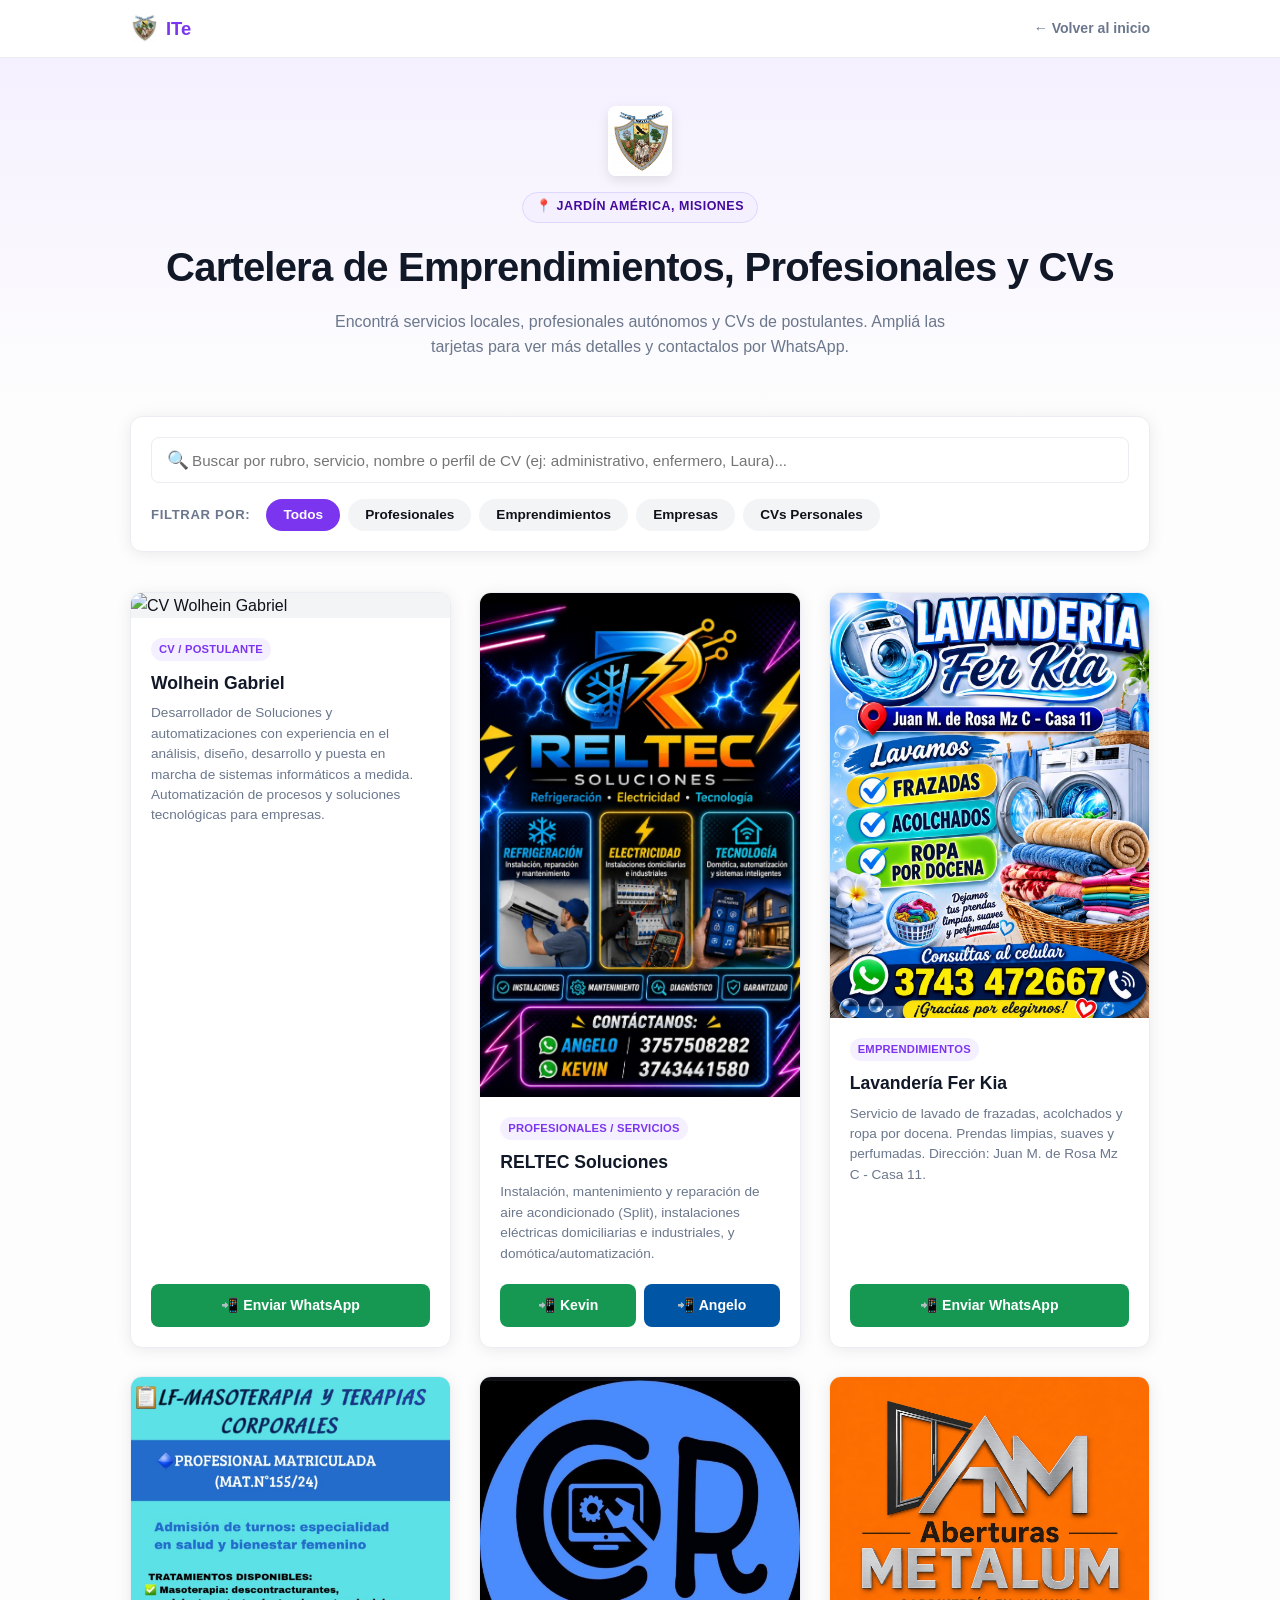
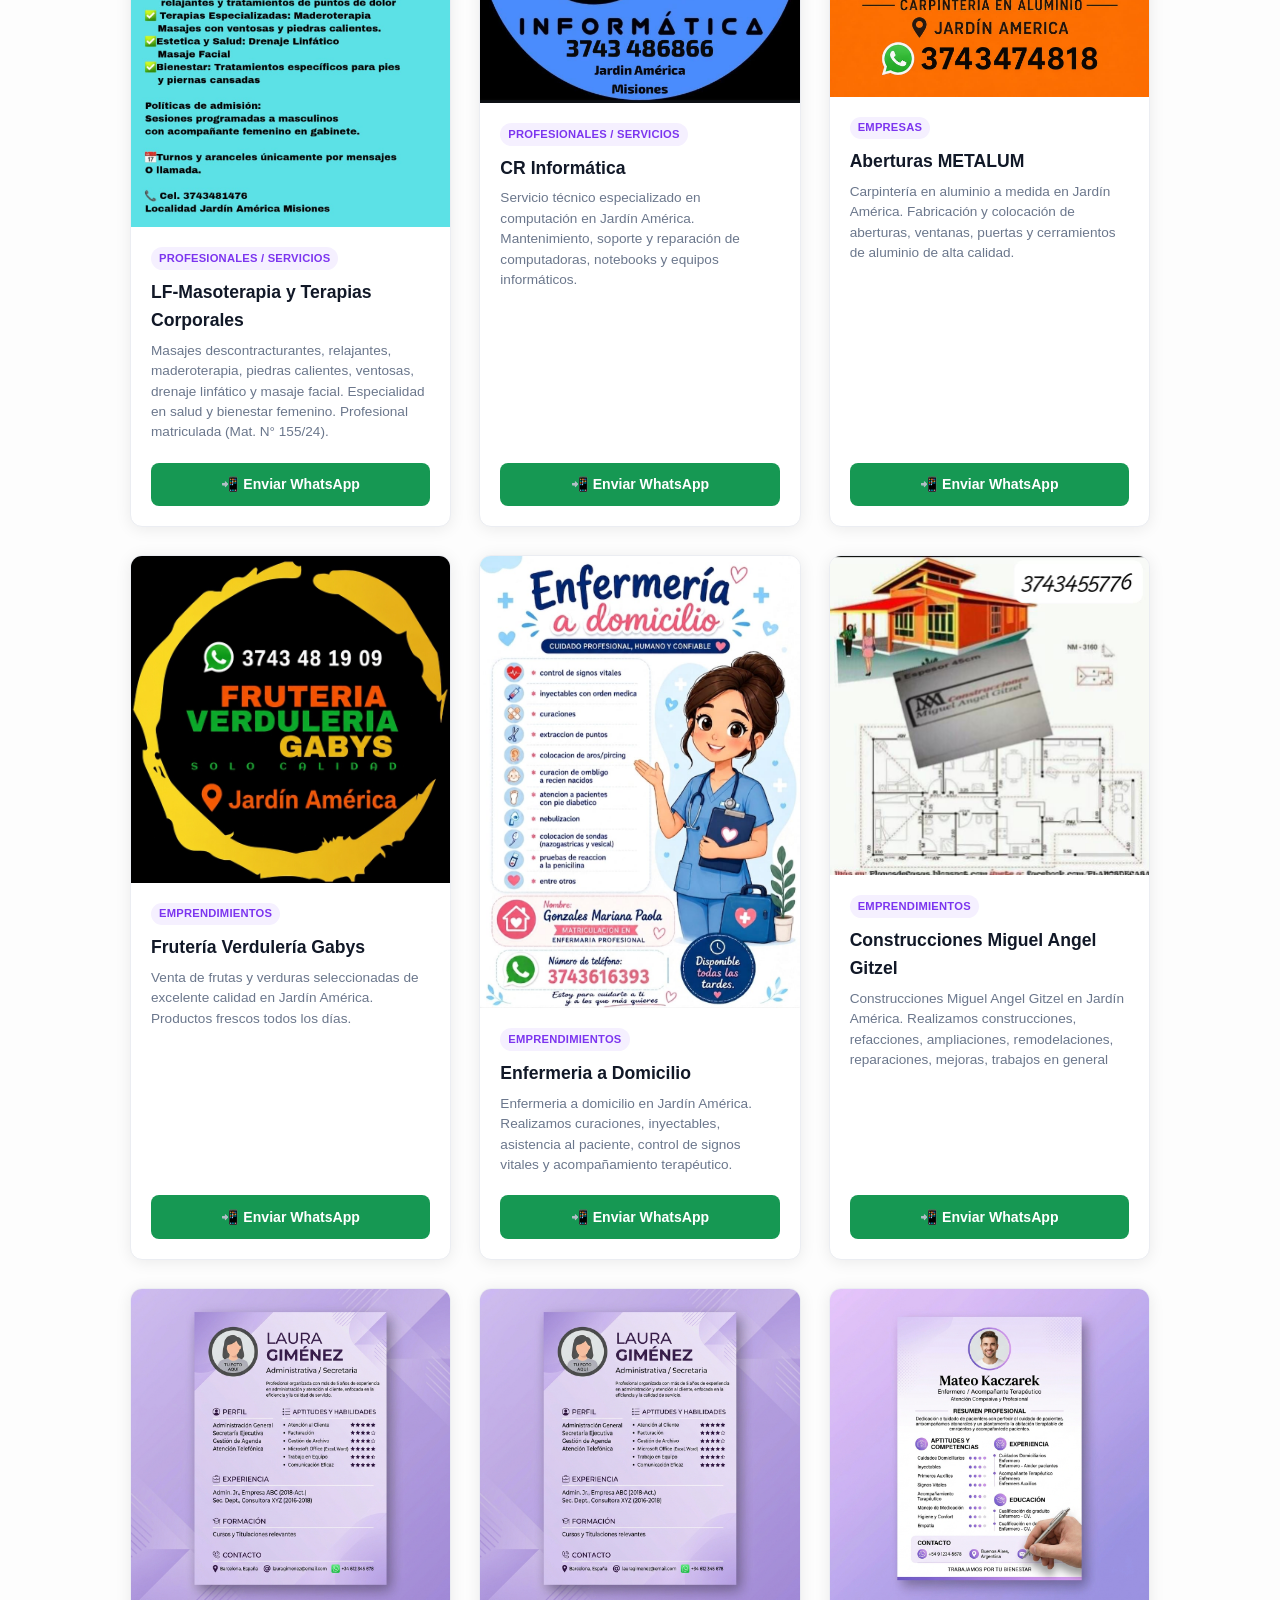
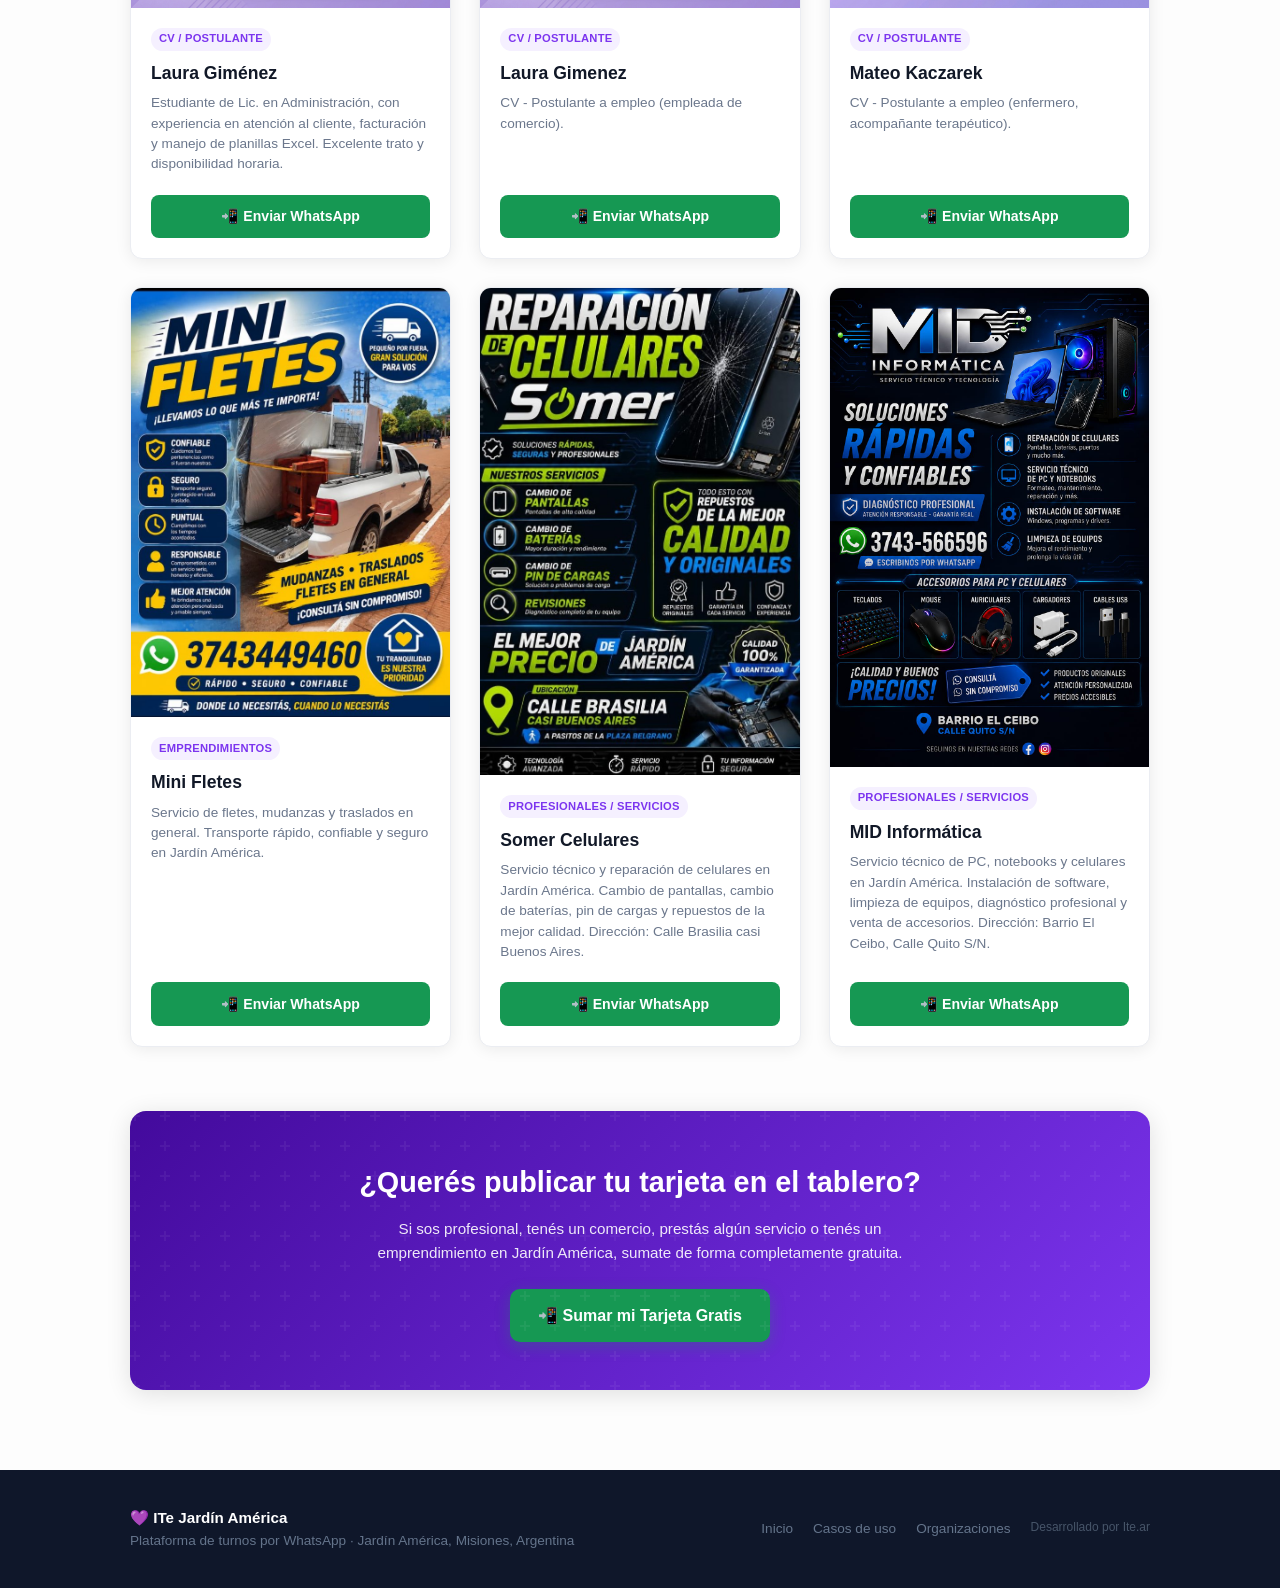
==== commit 93e82e1a: "feat: update cards on tablero page including Somer and MID Informatica, and fix keyword issues" ====
--- a/tablero.html
+++ b/tablero.html
@@ -591,7 +591,7 @@
 
       <!-- Tarjeta 1: Wolhein Gabriel (CV / Postulante) -->
       <div class="tarjeta-card" data-category="cvs"
-        data-keywords="mateo kaczarek cv curriculum vitae enfermero enfermeria acompañante terapeutico salud cuidados domiciliarios inyectables primeros auxilios">
+        data-keywords="wolhein gabriel cv curriculum vitae desarrollador programador sistemas informatica automatizaciones software desarrollo tecnologia">
         <div class="tarjeta-img-container" onclick="openLightbox('assets/cv_wolhein_gabriel.png')">
           <img class="tarjeta-img" src="assets/cv_wolhein_gabriel.png" alt="CV Wolhein Gabriel" loading="lazy">
           <div class="tarjeta-zoom-overlay">🔍 Ampliar</div>
@@ -749,7 +749,7 @@
 
       <!-- Tarjeta 8: Gonzales Mariana (Emprendimiento) -->
       <div class="tarjeta-card" data-category="emprendimientos"
-        data-keywords="fruteria verduleria gabys gabis frutas verduras solo calidad jardin america misiones almacen saludable verdulero frutero">
+        data-keywords="enfermeria a domicilio cuidados inyectables salud curaciones signos vitales asistencia acompañamiento terapeutico gonzales mariana jardin america">
         <div class="tarjeta-img-container" onclick="openLightbox('assets/GonzalesMariana.jpeg')">
           <img class="tarjeta-img" src="assets/GonzalesMariana.jpeg" alt="Enfermeria a Domicilio" loading="lazy">
           <div class="tarjeta-zoom-overlay">🔍 Ampliar</div>
@@ -770,7 +770,7 @@
 
       <!-- Tarjeta 9: Miguel Angel Gitzel (Empresa) -->
       <div class="tarjeta-card" data-category="emprendimientos"
-        data-keywords="fruteria verduleria gabys gabis frutas verduras solo calidad jardin america misiones almacen saludable verdulero frutero">
+        data-keywords="construcciones miguel angel gitzel refacciones ampliaciones remodelaciones reparaciones mejoras albañileria obras jardin america">
         <div class="tarjeta-img-container" onclick="openLightbox('assets/Const_gitzel.jpeg')">
           <img class="tarjeta-img" src="assets/Const_gitzel.jpeg" alt="Construcciones Miguel Angel Gitzel"
             loading="lazy">
@@ -783,8 +783,7 @@
             Construcciones Miguel Angel Gitzel en Jardín América. Realizamos construcciones, refacciones, ampliaciones,
             remodelaciones, reparaciones, mejoras, trabajos en general
           </p>
-          <a class="btn-wa-contact" href="#"
-            onclick="irAContactar('5493743455776', 'Hola! Vi tu tarjeta de Construcciones Miguel Angel Gitzel en ITe.ar y quería hacerte una consulta.'); return false;">
+          <a class="btn-wa-contact" href="#" onclick="irAContactar('5493743455776', 'Hola! Vi tu tarjeta de Construcciones Miguel Angel Gitzel en ITe.ar y quería hacerte una consulta.'); return false;">
             📲 Enviar WhatsApp
           </a>
         </div>
@@ -848,40 +847,61 @@
         </div>
       </div>
 
-      <!-- Tarjeta 13: Nueva Imagen 1 -->
-      <div class="tarjeta-card" data-category="otros"
-        data-keywords="mini fletes transport servicio">
+      <!-- Tarjeta 13: Mini Fletes (Emprendimiento) -->
+      <div class="tarjeta-card" data-category="emprendimientos"
+        data-keywords="mini fletes mudanzas traslados fletes en general transporte carga envio jardin america">
         <div class="tarjeta-img-container" onclick="openLightbox('assets/mini_fletes.jpeg')">
           <img class="tarjeta-img" src="assets/mini_fletes.jpeg" alt="Mini Fletes" loading="lazy">
           <div class="tarjeta-zoom-overlay">🔍 Ampliar</div>
         </div>
         <div class="tarjeta-info">
-          <span class="tarjeta-cat-badge">Otros</span>
+          <span class="tarjeta-cat-badge">Emprendimientos</span>
           <h3 class="tarjeta-title">Mini Fletes</h3>
           <p class="tarjeta-desc">
-            Imagen añadida el 2026-06-25 como ejemplo.
+            Servicio de fletes, mudanzas y traslados en general. Transporte rápido, confiable y seguro en Jardín América.
           </p>
           <a class="btn-wa-contact" href="#"
-            onclick="irAContactar('3743449460', 'Hola! Mini_fletes en la imagen ejemplo 1 3743449460 Mudanza traslados fletes en genral'); return false;">
-            📲 Enviar WhatsApp</a>
-        </div>
-      </div>
-
-      <!-- Tarjeta 14: Nueva Imagen 2 -->
-      <div class="tarjeta-card" data-category="otros"
-        data-keywords="nueva imagen 2 ejemplo demo placeholder">
-        <div class="tarjeta-img-container" onclick="openLightbox('assets/nueva2_2026-06-25.jpg')">
-          <img class="tarjeta-img" src="assets/nueva2_2026-06-25.jpg" alt="Nueva Imagen 2" loading="lazy">
-          <div class="tarjeta-zoom-overlay">🔍 Ampliar</div>
-        </div>
-        <div class="tarjeta-info">
-          <span class="tarjeta-cat-badge">Otros</span>
-          <h3 class="tarjeta-title">Nueva Imagen 2</h3>
-          <p class="tarjeta-desc">
-            Imagen añadida el 2026-06-25 como segundo ejemplo.
+            onclick="irAContactar('5493743449460', 'Hola! Vi tu tarjeta de Mini Fletes en ITe y quería consultarte por un servicio.'); return false;">
+            📲 Enviar WhatsApp
+          </a>
+        </div>
+      </div>
+
+      <!-- Tarjeta 14: Reparación de Celulares Somer (Profesional) -->
+      <div class="tarjeta-card" data-category="profesionales"
+        data-keywords="reparacion de celulares somer pantallas baterias pin de carga servicio tecnico mantenimiento soporte repuestos calle brasilia plaza belgrano">
+        <div class="tarjeta-img-container" onclick="openLightbox('assets/somer_celuares.jpeg')">
+          <img class="tarjeta-img" src="assets/somer_celuares.jpeg" alt="Reparación de Celulares Somer" loading="lazy">
+          <div class="tarjeta-zoom-overlay">🔍 Ampliar</div>
+        </div>
+        <div class="tarjeta-info">
+          <span class="tarjeta-cat-badge">Profesionales / Servicios</span>
+          <h3 class="tarjeta-title">Somer Celulares</h3>
+          <p class="tarjeta-desc">
+            Servicio técnico y reparación de celulares en Jardín América. Cambio de pantallas, cambio de baterías, pin de cargas y repuestos de la mejor calidad. Dirección: Calle Brasilia casi Buenos Aires.
           </p>
           <a class="btn-wa-contact" href="#"
-            onclick="irAContactar('3743454291', 'Hola! Vi tu nueva imagen 2 en ITe y quería comentarla.'); return false;">
+            onclick="irAContactar('5493743454291', 'Hola! Vi tu tarjeta de Somer Celulares en ITe y quería hacerte una consulta.'); return false;">
+            📲 Enviar WhatsApp
+          </a>
+        </div>
+      </div>
+
+      <!-- Tarjeta 15: MID Informática (Profesional) -->
+      <div class="tarjeta-card" data-category="profesionales"
+        data-keywords="mid informatica servicio tecnico tecnologia reparacion de celulares pc notebooks software limpieza teclados mouse auriculares cargadores cables usb barrio el ceibo quito">
+        <div class="tarjeta-img-container" onclick="openLightbox('assets/mid_informatica.jpeg')">
+          <img class="tarjeta-img" src="assets/mid_informatica.jpeg" alt="MID Informática" loading="lazy">
+          <div class="tarjeta-zoom-overlay">🔍 Ampliar</div>
+        </div>
+        <div class="tarjeta-info">
+          <span class="tarjeta-cat-badge">Profesionales / Servicios</span>
+          <h3 class="tarjeta-title">MID Informática</h3>
+          <p class="tarjeta-desc">
+            Servicio técnico de PC, notebooks y celulares en Jardín América. Instalación de software, limpieza de equipos, diagnóstico profesional y venta de accesorios. Dirección: Barrio El Ceibo, Calle Quito S/N.
+          </p>
+          <a class="btn-wa-contact" href="#"
+            onclick="irAContactar('5493743566596', 'Hola! Vi tu tarjeta de MID Informática en ITe y quería hacerte una consulta.'); return false;">
             📲 Enviar WhatsApp
           </a>
         </div>
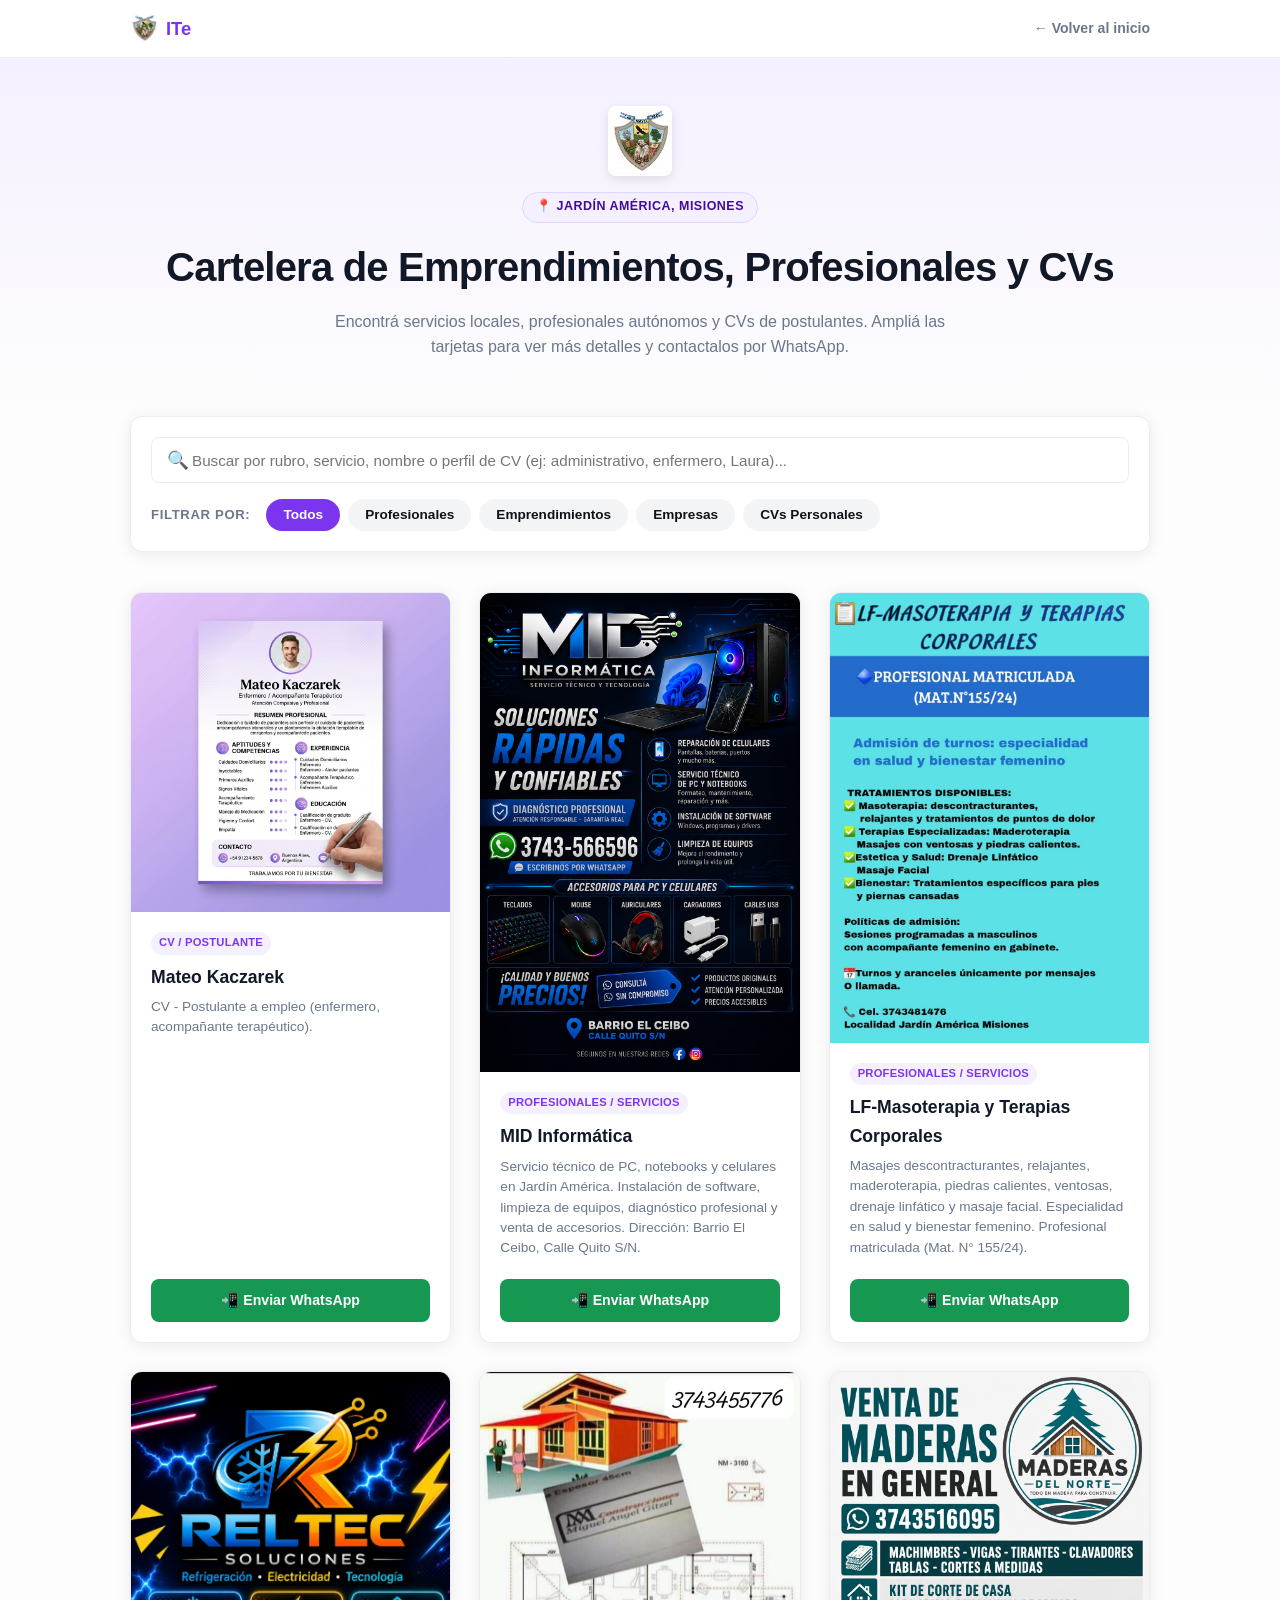
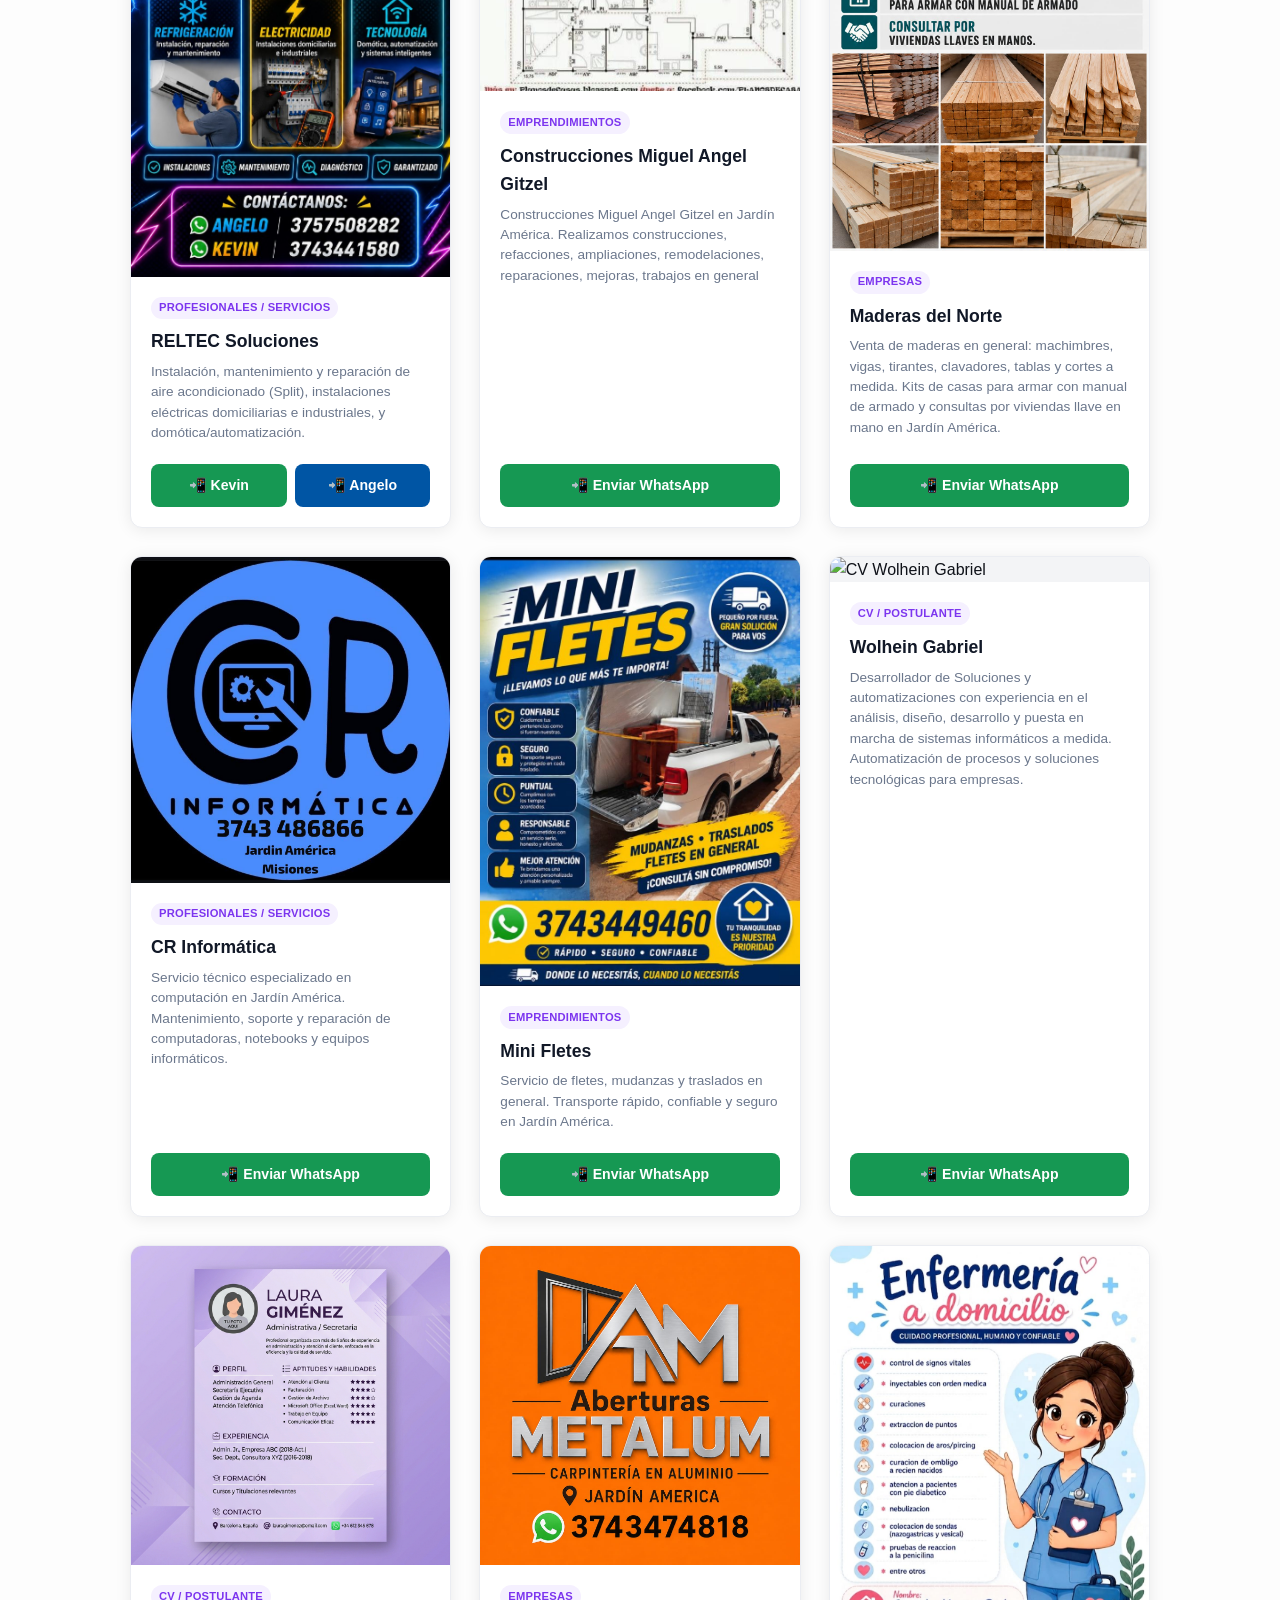
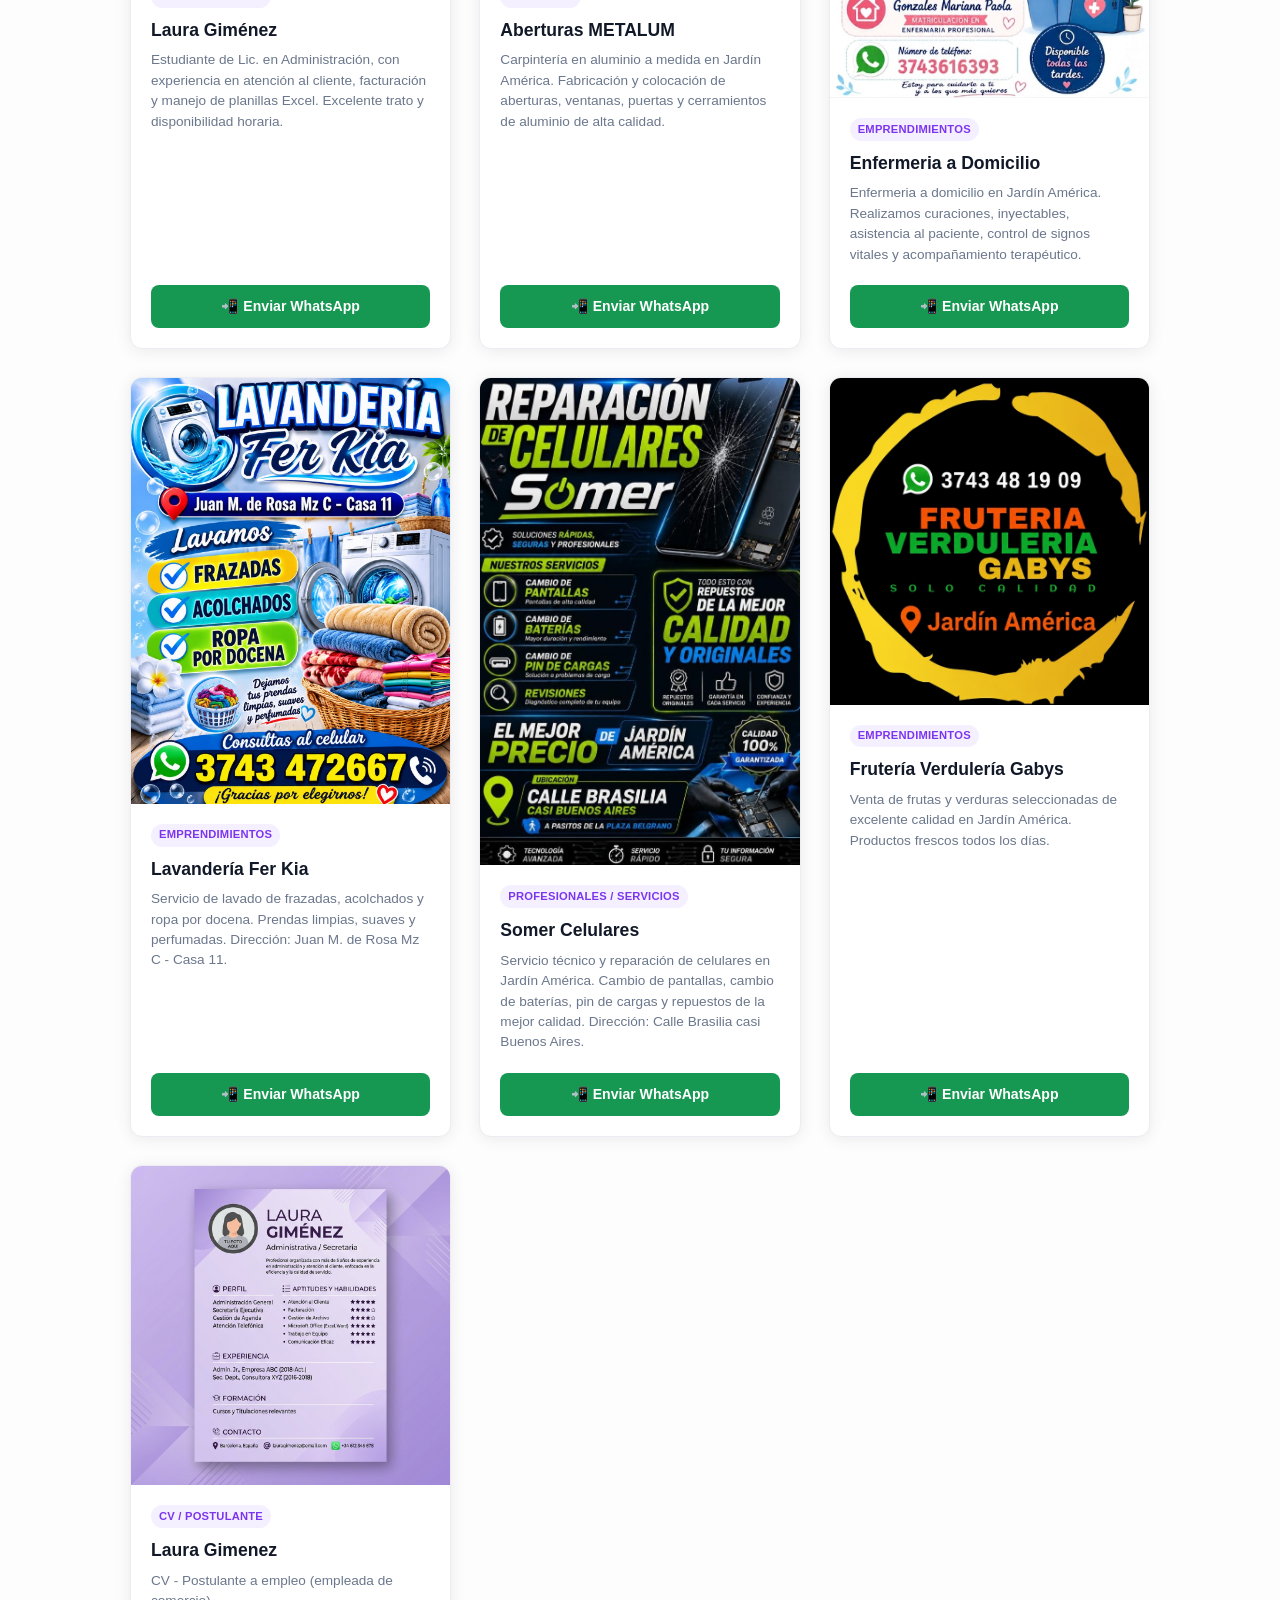
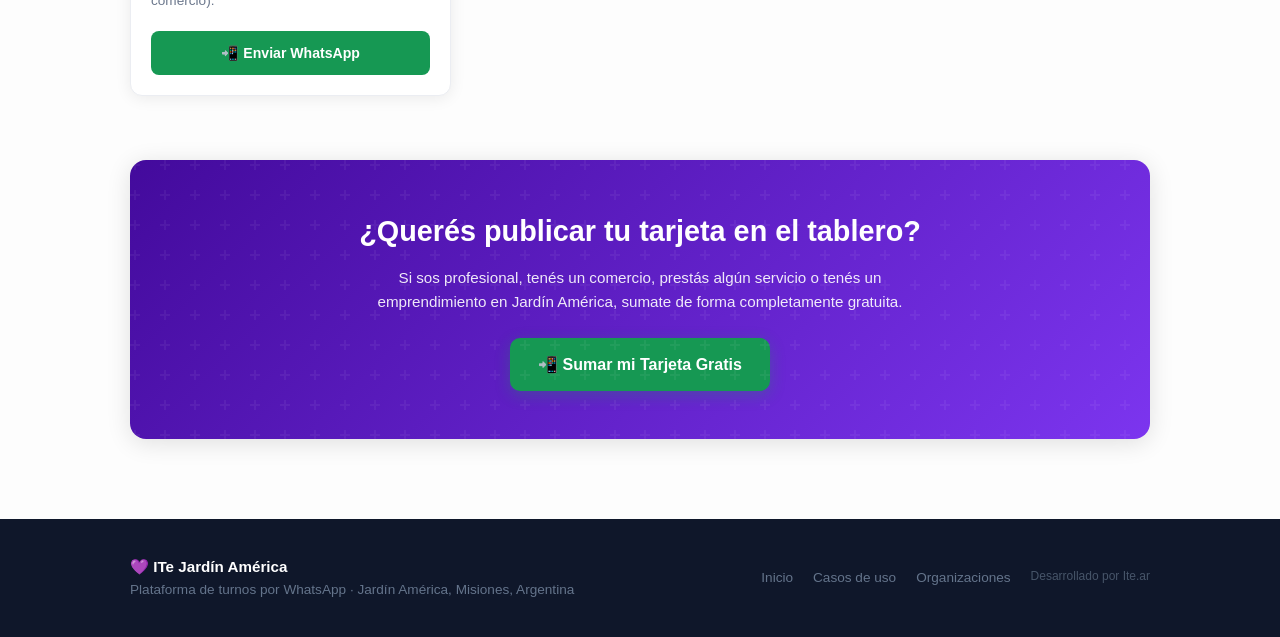
==== commit c878ba77: "feat: add project documentation, site metadata, and new assets to platform" ====
--- a/tablero.html
+++ b/tablero.html
@@ -5,10 +5,64 @@
   <meta charset="UTF-8">
   <meta name="viewport" content="width=device-width, initial-scale=1.0">
   <title>Tablero de Tarjetas — ITe Jardín América</title>
-  <meta name="description"
-    content="Cartelera digital de profesionales, emprendimientos y empresas de Jardín América, Misiones.">
+  <meta name="description" content="Cartelera digital y directorio de emprendimientos, profesionales, servicios y CVs de Jardín América, Misiones. Contacto directo por WhatsApp.">
+
+  <meta property="og:title" content="Tablero de Tarjetas — ITe Jardín América">
+  <meta property="og:description"
+    content="Cartelera digital y directorio de emprendimientos, profesionales, servicios y CVs de Jardín América, Misiones. Contacto directo por WhatsApp.">
+  <meta property="og:type" content="website">
+  <meta property="og:url" content="https://jardinamerica.ar/tablero.html">
+  <meta property="og:site_name" content="ITe Jardín América">
+  <meta property="og:locale" content="es_AR">
+  <meta property="og:image" content="https://jardinamerica.ar/assets/escudo_jardin_america.jpg">
+  <meta name="twitter:card" content="summary_large_image">
+  <meta name="twitter:title" content="Tablero de Tarjetas — ITe Jardín América">
+  <meta name="twitter:description" content="Cartelera digital de servicios, comercios, fletes y profesionales en Jardín América, Misiones.">
+  <meta name="twitter:image" content="https://jardinamerica.ar/assets/escudo_jardin_america.jpg">
+  <link rel="canonical" href="https://jardinamerica.ar/tablero.html">
   <link rel="icon"
     href="data:image/svg+xml,<svg xmlns='http://www.w3.org/2000/svg' viewBox='0 0 100 100'><text y='.9em' font-size='90'>💜</text></svg>">
+  <script type="application/ld+json">
+  {
+    "@context": "https://schema.org",
+    "@type": "ItemList",
+    "name": "Cartelera Digital de Emprendimientos y Servicios de Jardín América",
+    "url": "https://jardinamerica.ar/tablero.html",
+    "itemListElement": [
+      {
+        "@type": "ListItem",
+        "position": 1,
+        "name": "Maderas del Norte",
+        "description": "Venta de maderas en general, machimbres, tirantes y kits de casas en Jardín América."
+      },
+      {
+        "@type": "ListItem",
+        "position": 2,
+        "name": "Somer Celulares",
+        "description": "Servicio técnico y reparación de celulares en Jardín América."
+      },
+      {
+        "@type": "ListItem",
+        "position": 3,
+        "name": "MID Informática",
+        "description": "Servicio técnico de PC, notebooks y celulares en Jardín América."
+      },
+      {
+        "@type": "ListItem",
+        "position": 4,
+        "name": "Mini Fletes",
+        "description": "Servicio de fletes, mudanzas y traslados en Jardín América."
+      },
+      {
+        "@type": "ListItem",
+        "position": 5,
+        "name": "Aberturas METALUM",
+        "description": "Carpintería en aluminio a medida en Jardín América."
+      }
+    ]
+  }
+  </script>
+
   <style>
     /* ── Variables (coincidentes con index.html) ─────────────── */
     :root {
@@ -907,6 +961,26 @@
         </div>
       </div>
 
+      <!-- Tarjeta 16: Maderas del Norte (Empresa) -->
+      <div class="tarjeta-card" data-category="empresas"
+        data-keywords="maderas del norte venta de maderas en general machimbres vigas tirantes clavadores tablas cortes a medida kit de corte de casa manual de armado viviendas llave en mano construccion carpinteria madera jardin america misiones">
+        <div class="tarjeta-img-container" onclick="openLightbox('assets/maderas_del_norte.jpeg')">
+          <img class="tarjeta-img" src="assets/maderas_del_norte.jpeg" alt="Maderas del Norte" loading="lazy">
+          <div class="tarjeta-zoom-overlay">🔍 Ampliar</div>
+        </div>
+        <div class="tarjeta-info">
+          <span class="tarjeta-cat-badge">Empresas</span>
+          <h3 class="tarjeta-title">Maderas del Norte</h3>
+          <p class="tarjeta-desc">
+            Venta de maderas en general: machimbres, vigas, tirantes, clavadores, tablas y cortes a medida. Kits de casas para armar con manual de armado y consultas por viviendas llave en mano en Jardín América.
+          </p>
+          <a class="btn-wa-contact" href="#"
+            onclick="irAContactar('5493743516095', 'Hola! Vi tu tarjeta de Maderas del Norte en ITe y quería hacerte una consulta.'); return false;">
+            📲 Enviar WhatsApp
+          </a>
+        </div>
+      </div>
+
       <!-- Mensaje de no resultados -->
       <div class="no-results" id="no-results">
         <div class="no-results-icon">🔍</div>
@@ -978,8 +1052,26 @@
     const tarjetaCards = document.querySelectorAll('.tarjeta-card');
     const noResults = document.getElementById('no-results');
 
+    // Mezcla aleatoria de tarjetas (Fisher-Yates Shuffle)
+    function mezclarTarjetas() {
+      const grid = document.getElementById('tablero-grid');
+      if (!grid) return;
+      const cards = Array.from(grid.querySelectorAll('.tarjeta-card'));
+      
+      for (let i = cards.length - 1; i > 0; i--) {
+        const j = Math.floor(Math.random() * (i + 1));
+        [cards[i], cards[j]] = [cards[j], cards[i]];
+      }
+      
+      cards.forEach(card => grid.insertBefore(card, noResults));
+    }
+
+    // Ejecutar mezcla al inicializar
+    mezclarTarjetas();
+
     let currentCategory = 'todos';
     let searchQuery = '';
+
 
     // Manejador del Input de Búsqueda
     searchInput.addEventListener('input', (e) => {
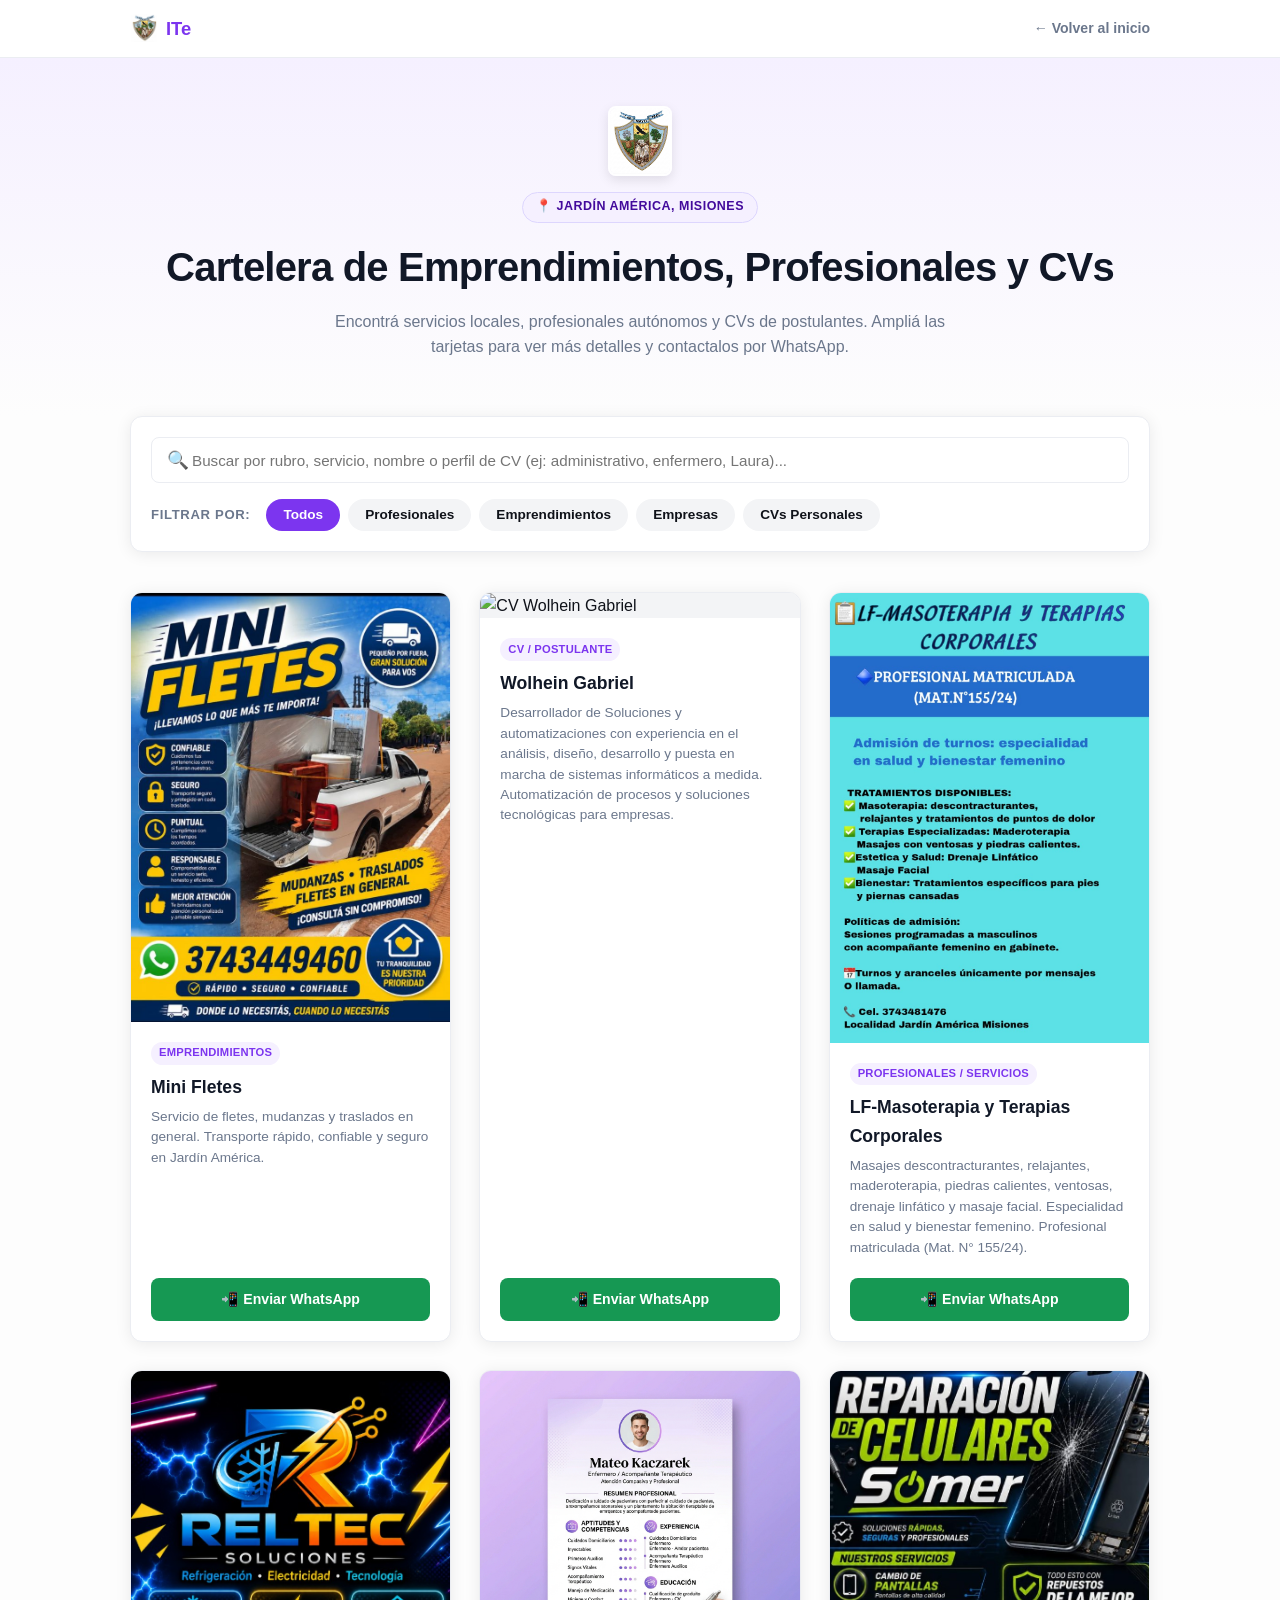
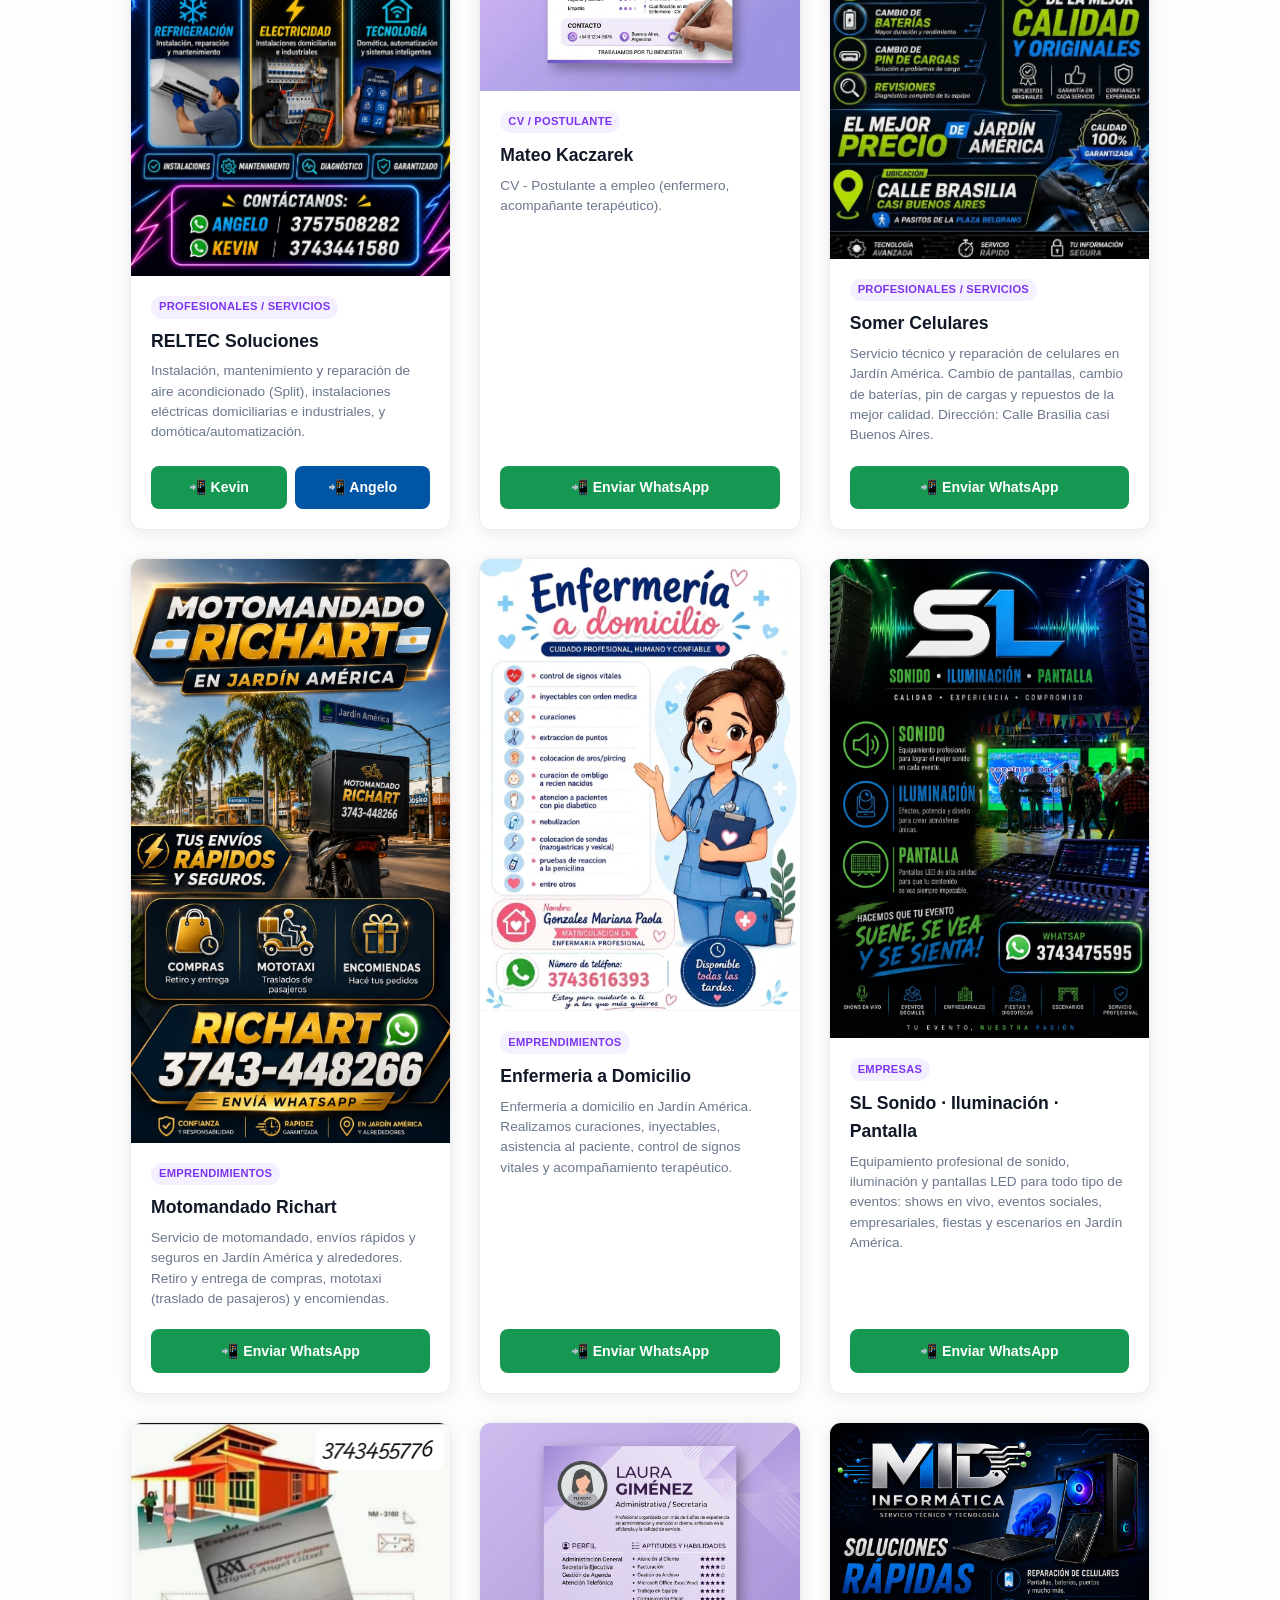
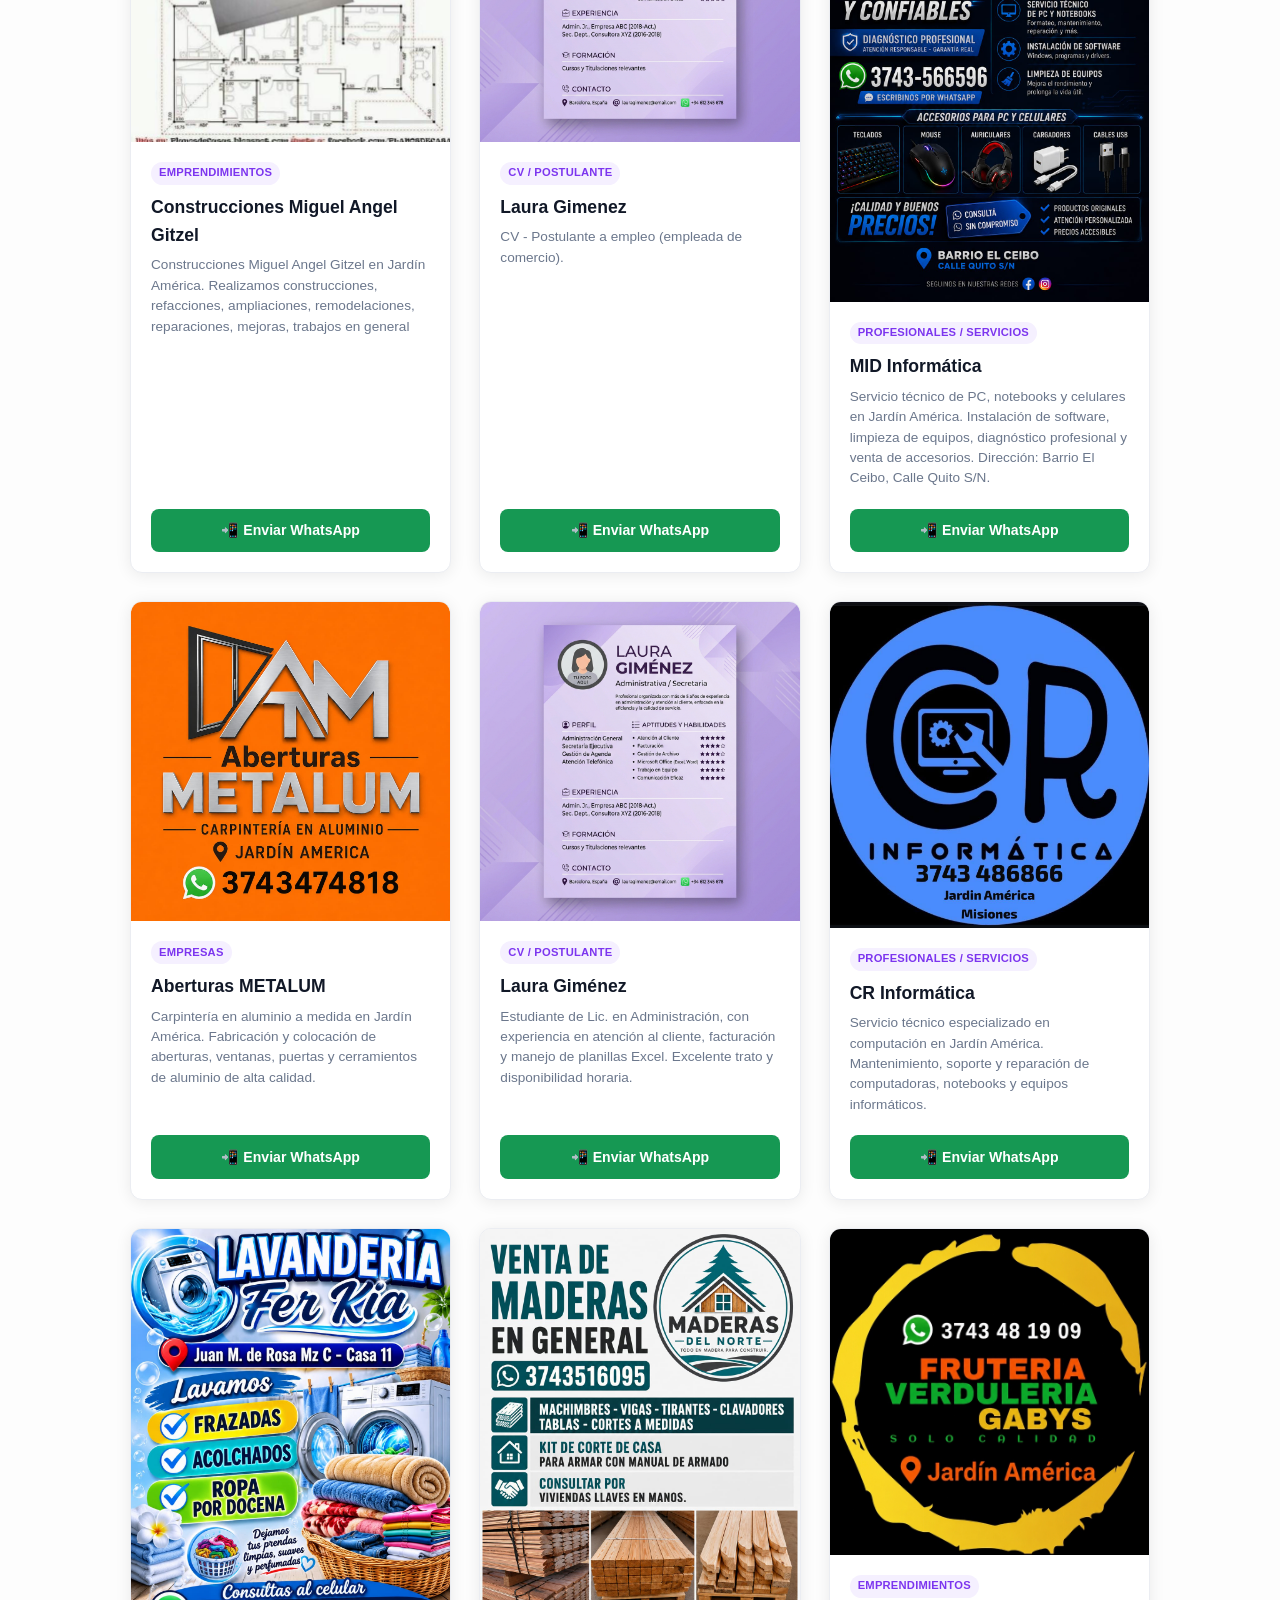
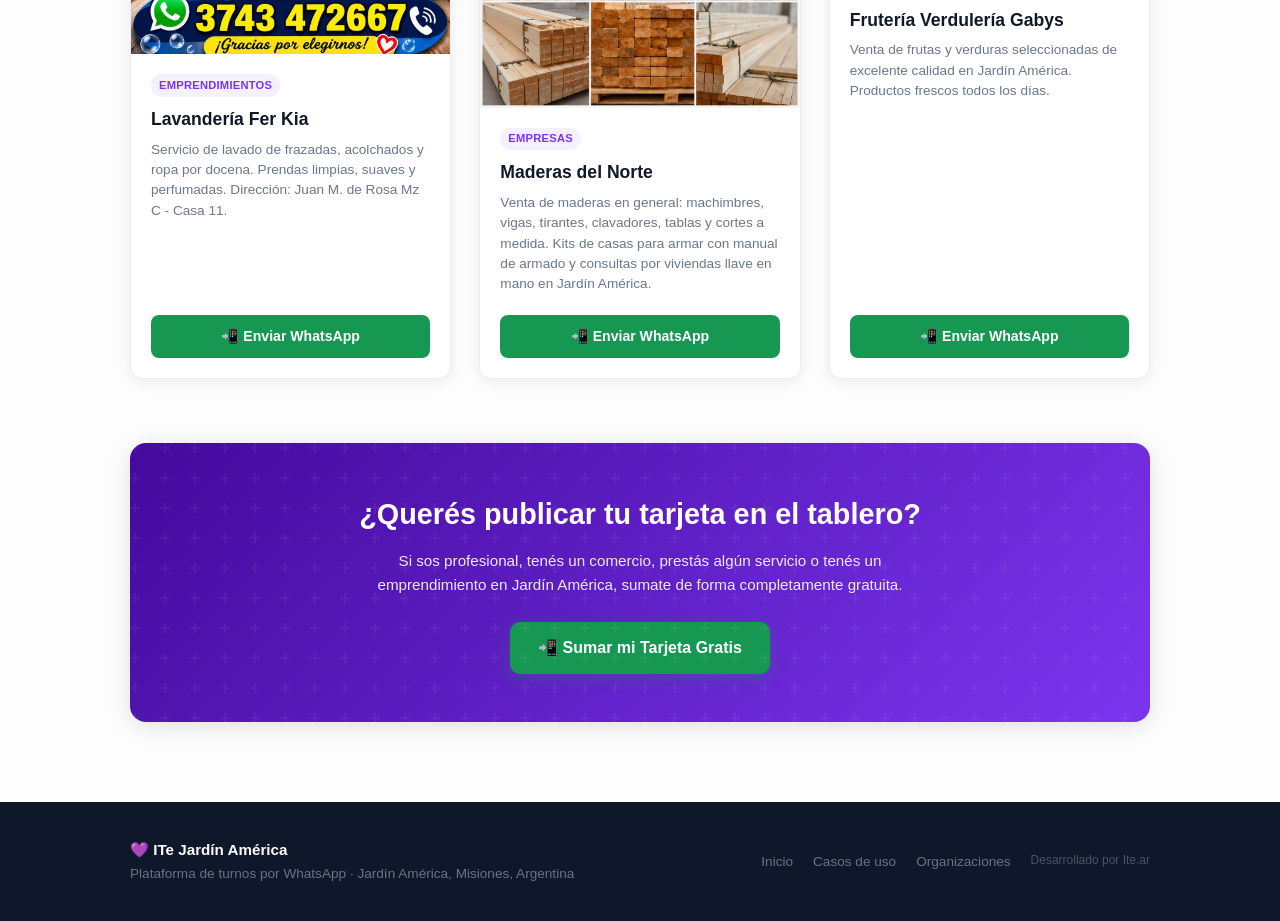
==== commit 34b06788: "feat: add Motomandado Richart and SL Sonido to local business directory and dashboard" ====
--- a/tablero.html
+++ b/tablero.html
@@ -981,6 +981,46 @@
         </div>
       </div>
 
+      <!-- Tarjeta 17: Motomandado Richart (Emprendimiento) -->
+      <div class="tarjeta-card" data-category="emprendimientos"
+        data-keywords="motomandado richart mototaxi compras encomienda traslados envio paquetes envios rapidos y seguros jardin america misiones mandados moto delivery">
+        <div class="tarjeta-img-container" onclick="openLightbox('assets/motomandado_richart.jpeg')">
+          <img class="tarjeta-img" src="assets/motomandado_richart.jpeg" alt="Motomandado Richart" loading="lazy">
+          <div class="tarjeta-zoom-overlay">🔍 Ampliar</div>
+        </div>
+        <div class="tarjeta-info">
+          <span class="tarjeta-cat-badge">Emprendimientos</span>
+          <h3 class="tarjeta-title">Motomandado Richart</h3>
+          <p class="tarjeta-desc">
+            Servicio de motomandado, envíos rápidos y seguros en Jardín América y alrededores. Retiro y entrega de compras, mototaxi (traslado de pasajeros) y encomiendas.
+          </p>
+          <a class="btn-wa-contact" href="#"
+            onclick="irAContactar('5493743448266', 'Hola! Vi tu tarjeta de Motomandado Richart en ITe y quería hacerte una consulta.'); return false;">
+            📲 Enviar WhatsApp
+          </a>
+        </div>
+      </div>
+
+      <!-- Tarjeta 18: SL Sonido, Iluminación y Pantalla (Empresa) -->
+      <div class="tarjeta-card" data-category="empresas"
+        data-keywords="sl sonido iluminacion pantalla pantallas led eventos fiestas shows en vivo eventos sociales empresariales escenarios discotecas jardin america misiones">
+        <div class="tarjeta-img-container" onclick="openLightbox('assets/sl_sonido_iluminacion.jpeg')">
+          <img class="tarjeta-img" src="assets/sl_sonido_iluminacion.jpeg" alt="SL Sonido - Iluminación - Pantalla" loading="lazy">
+          <div class="tarjeta-zoom-overlay">🔍 Ampliar</div>
+        </div>
+        <div class="tarjeta-info">
+          <span class="tarjeta-cat-badge">Empresas</span>
+          <h3 class="tarjeta-title">SL Sonido · Iluminación · Pantalla</h3>
+          <p class="tarjeta-desc">
+            Equipamiento profesional de sonido, iluminación y pantallas LED para todo tipo de eventos: shows en vivo, eventos sociales, empresariales, fiestas y escenarios en Jardín América.
+          </p>
+          <a class="btn-wa-contact" href="#"
+            onclick="irAContactar('5493743475595', 'Hola! Vi tu tarjeta de SL Sonido en ITe y quería hacerte una consulta por un evento.'); return false;">
+            📲 Enviar WhatsApp
+          </a>
+        </div>
+      </div>
+
       <!-- Mensaje de no resultados -->
       <div class="no-results" id="no-results">
         <div class="no-results-icon">🔍</div>
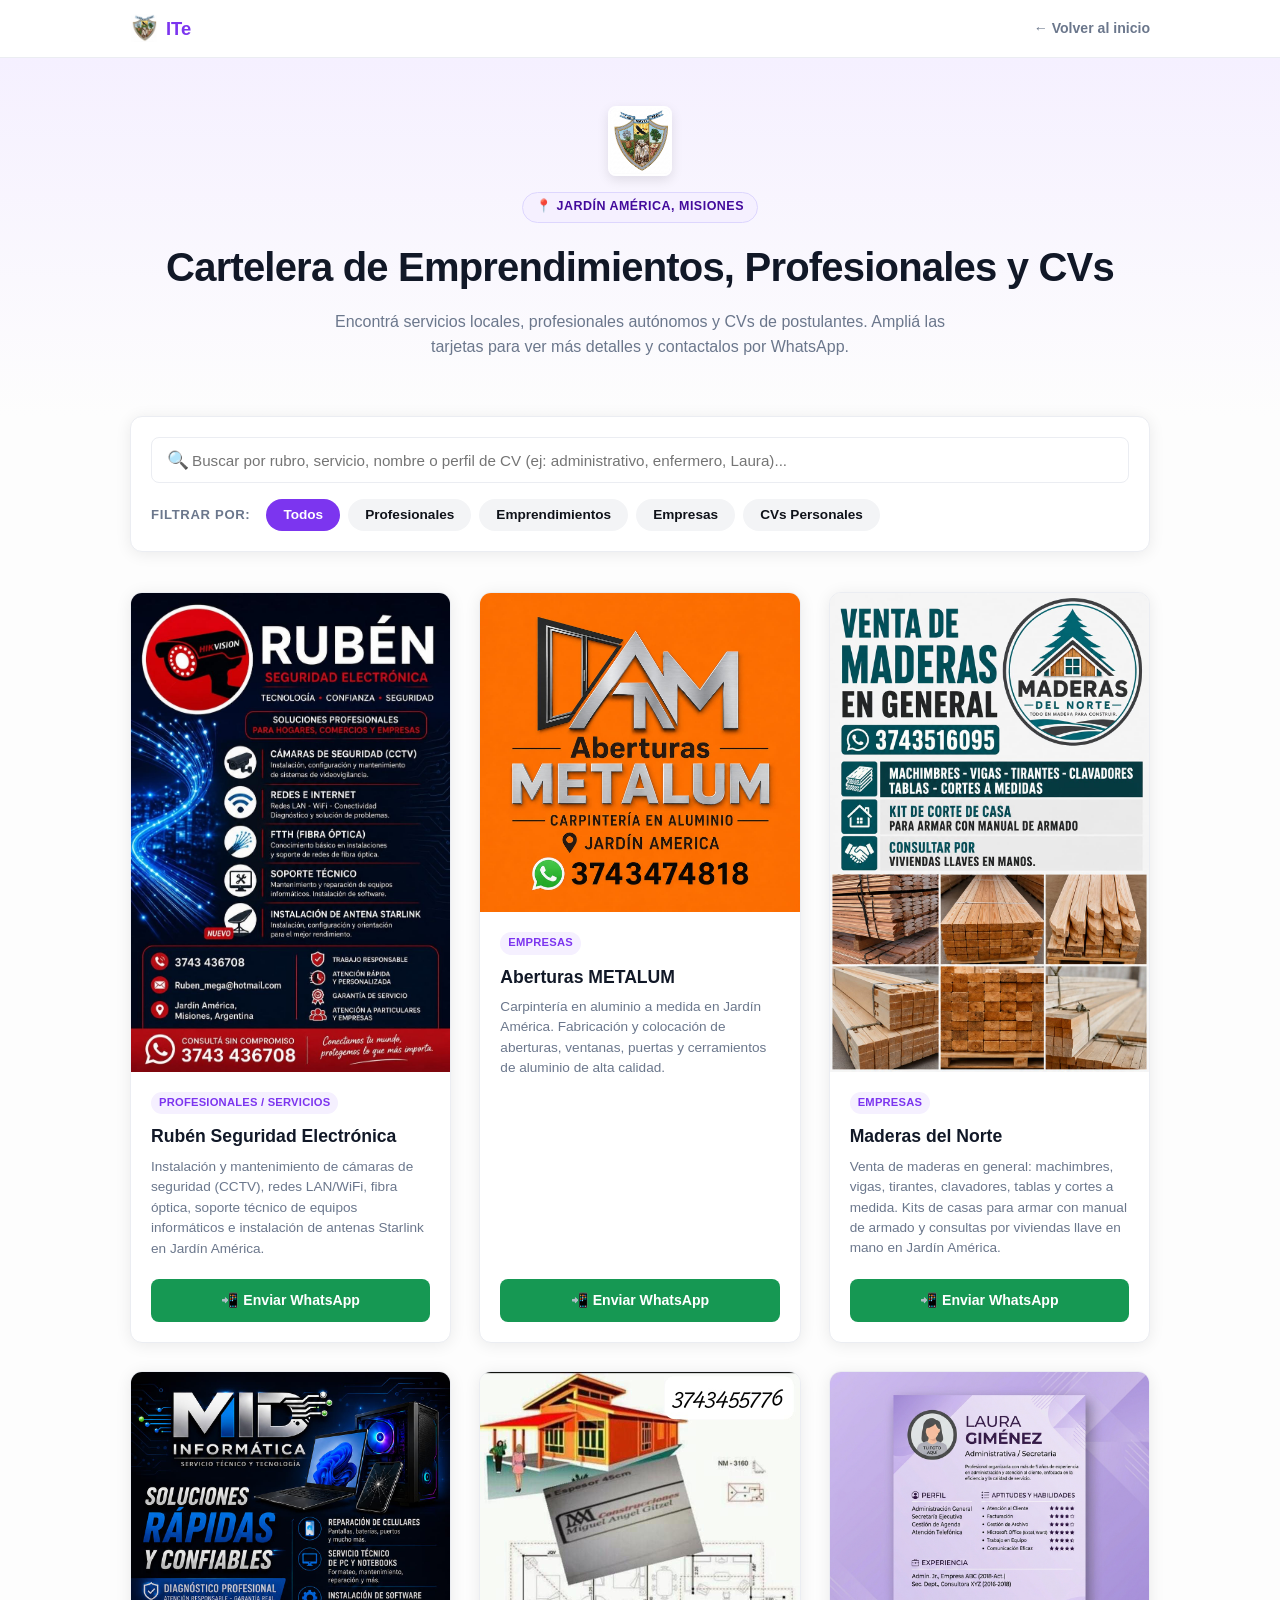
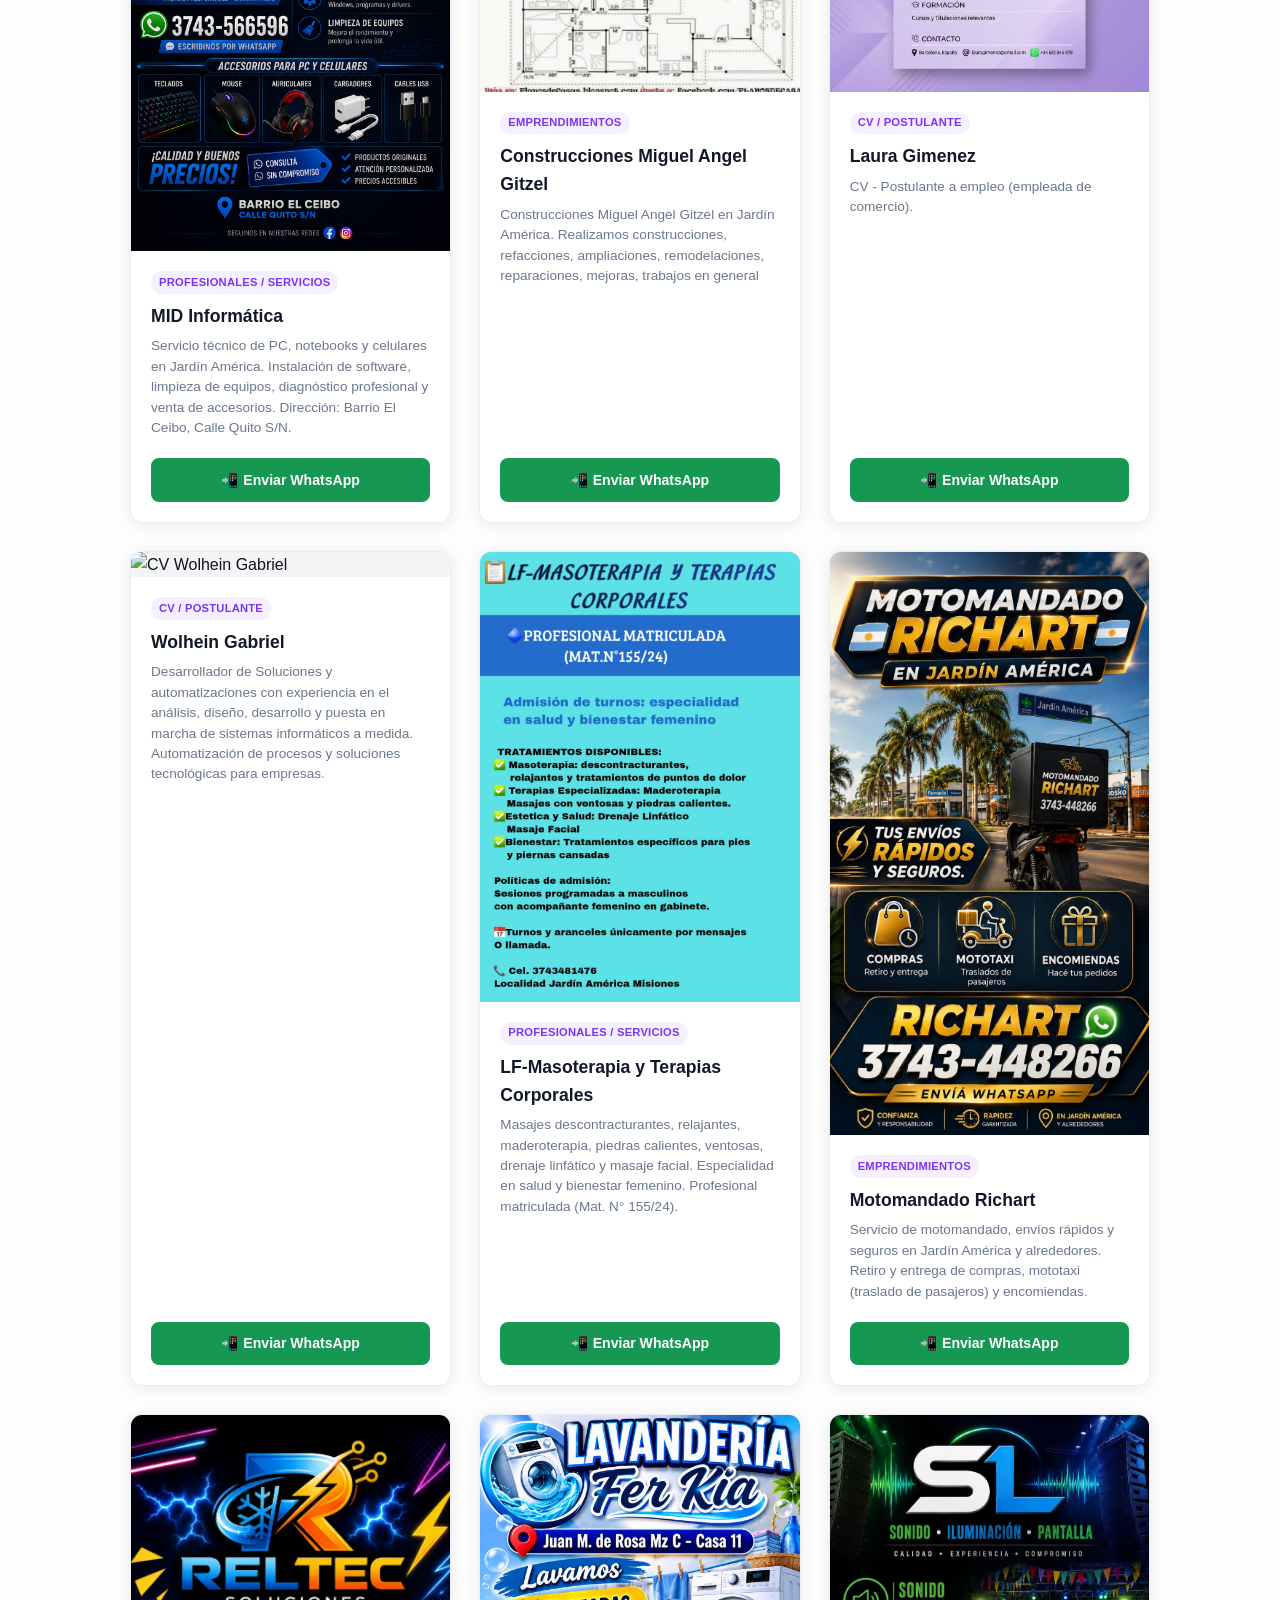
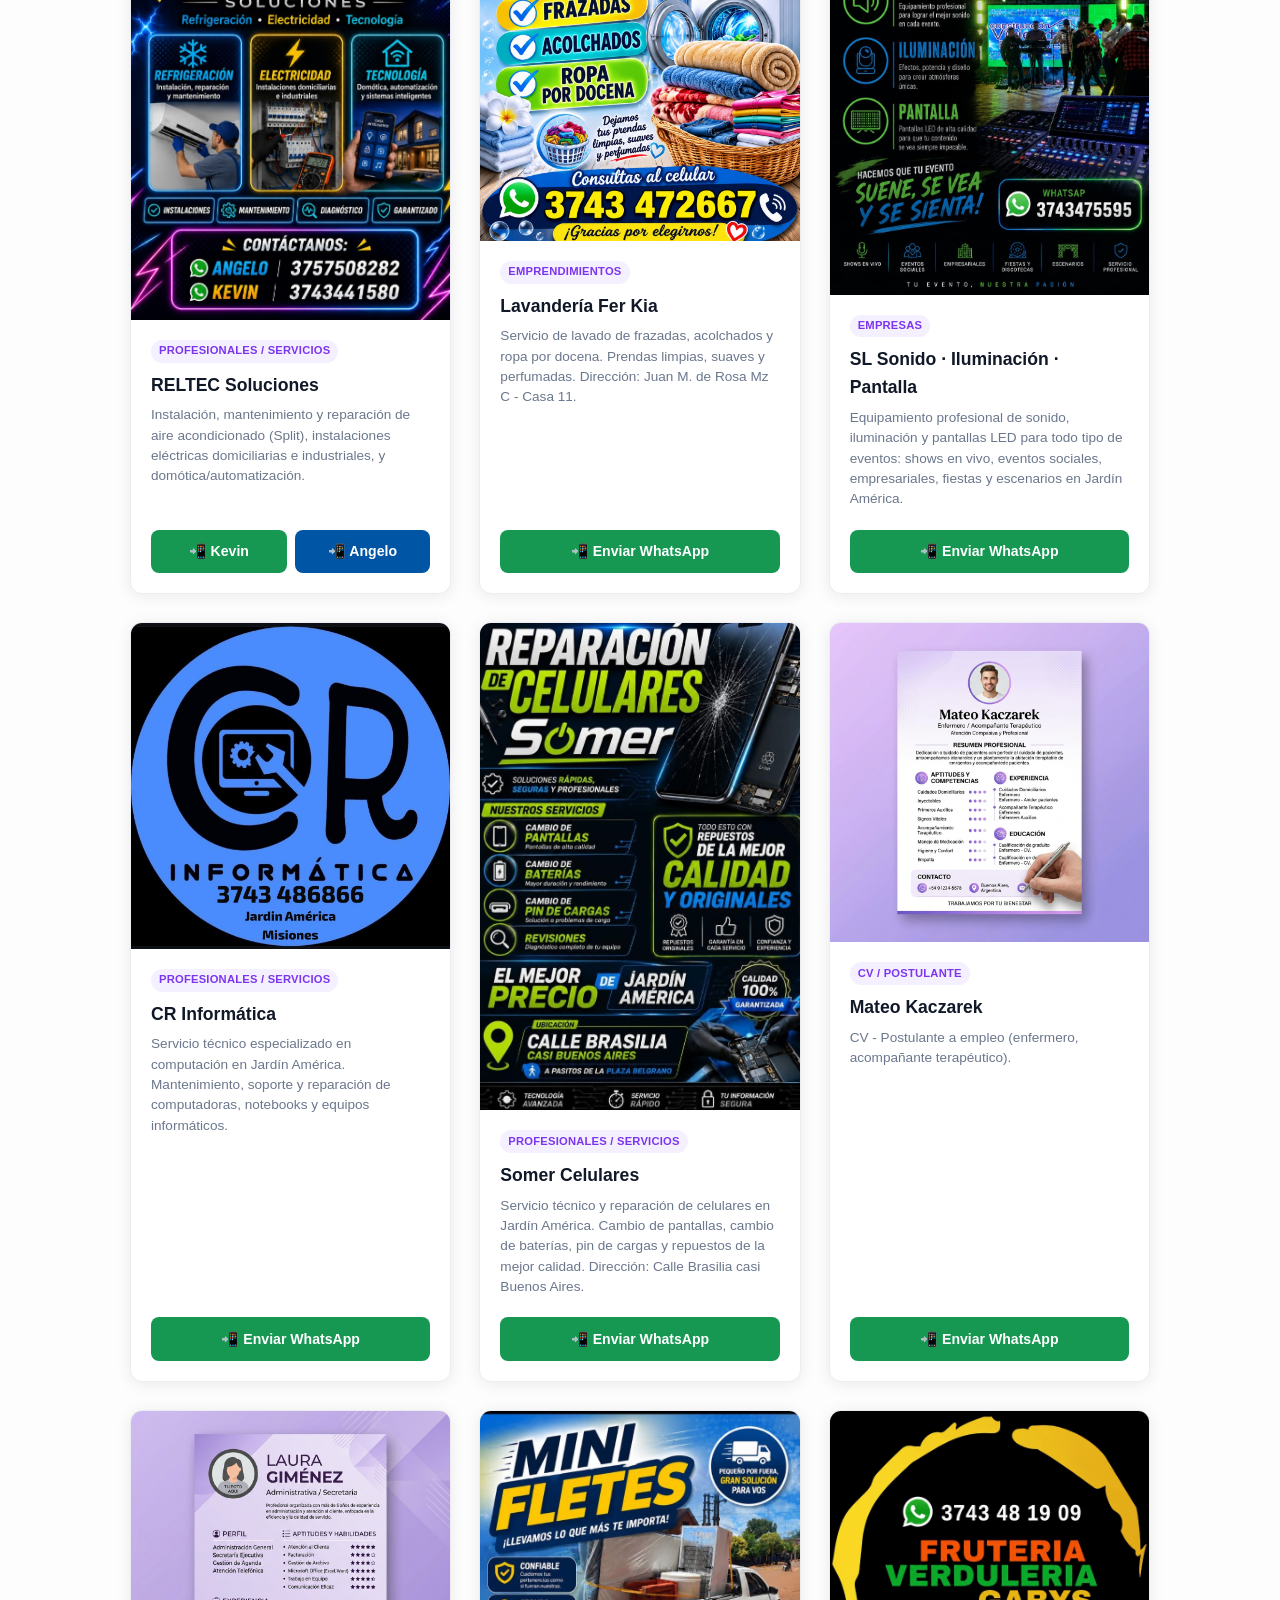
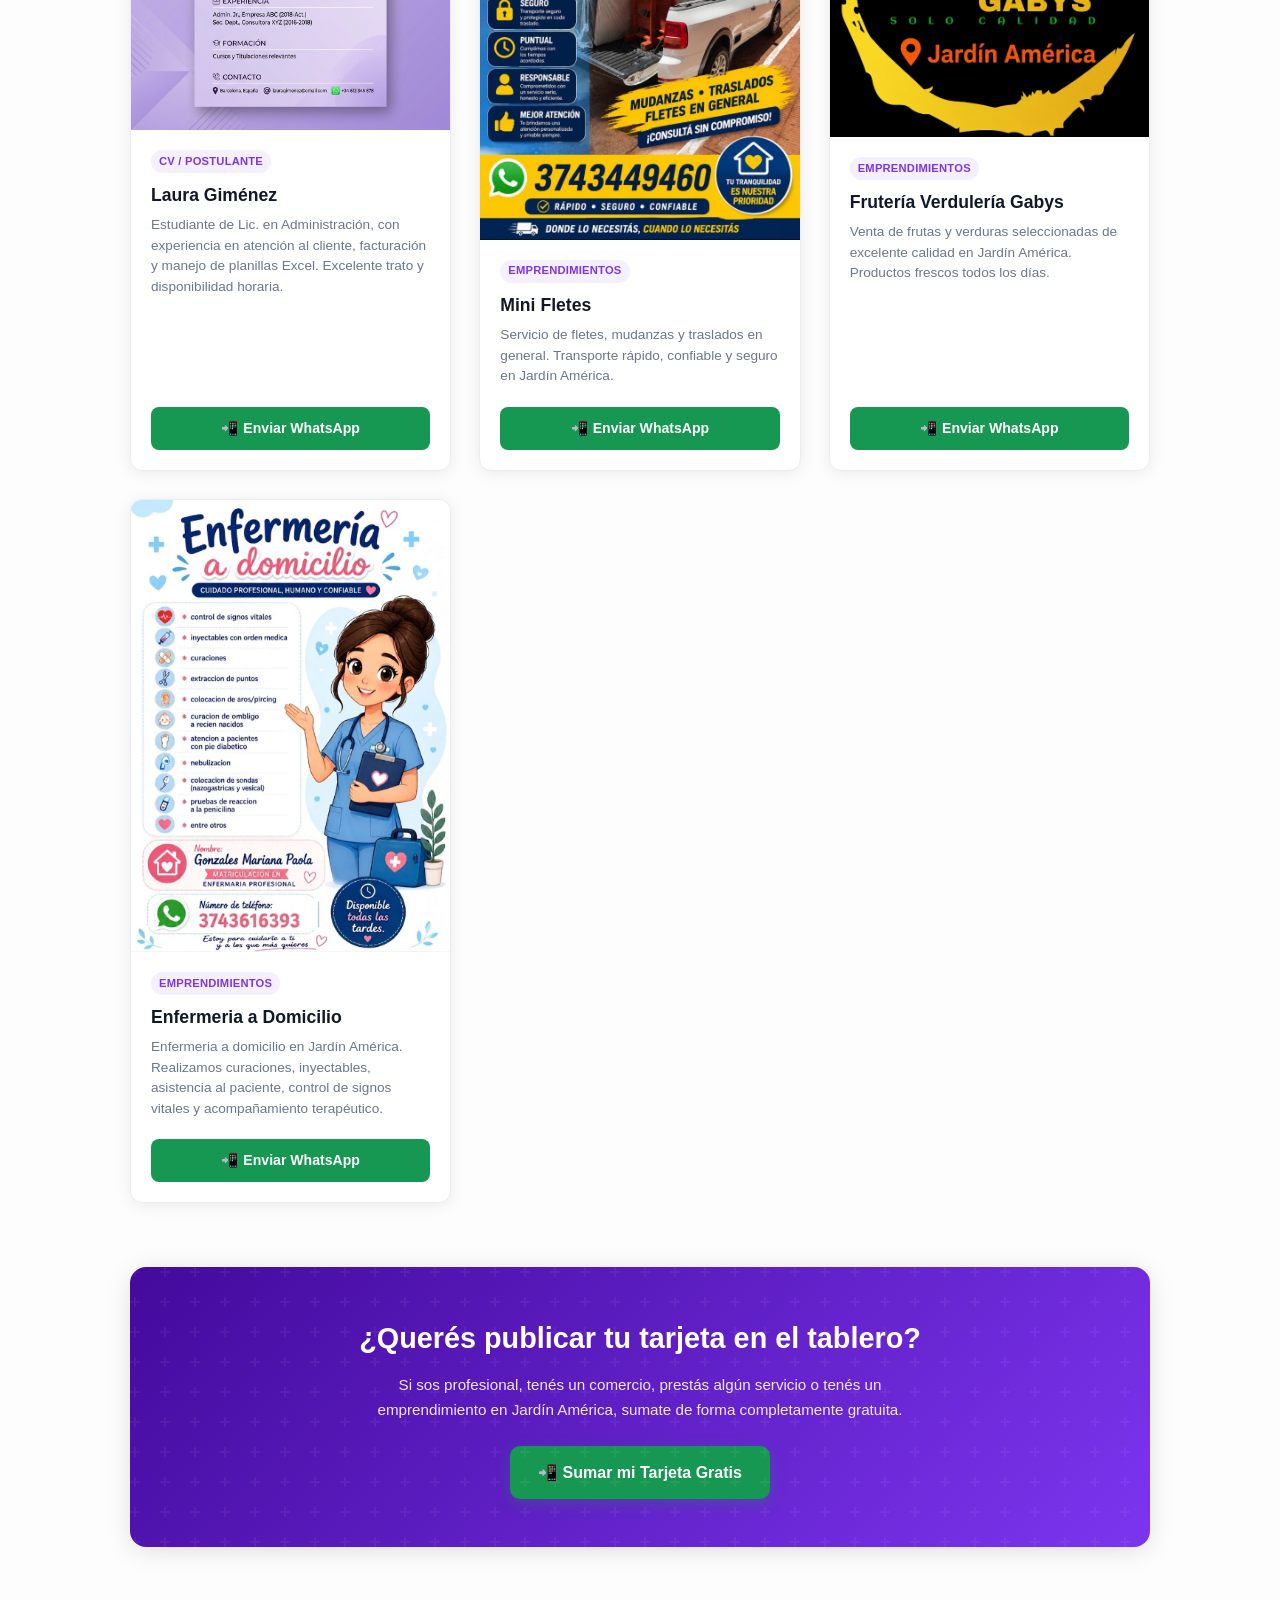
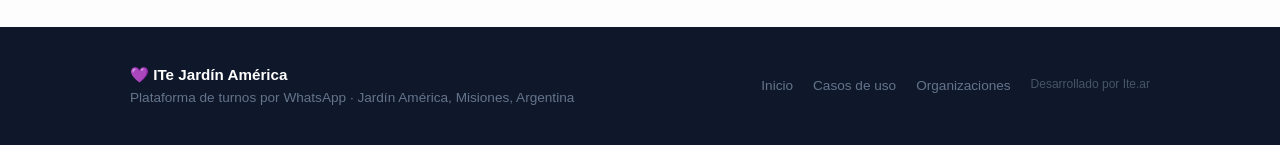
==== commit 8f2af549: "feat: add Ruben Seguridad Electronica to directory and service listings" ====
--- a/tablero.html
+++ b/tablero.html
@@ -1021,6 +1021,26 @@
         </div>
       </div>
 
+      <!-- Tarjeta 19: Rubén Seguridad Electrónica (Profesional) -->
+      <div class="tarjeta-card" data-category="profesionales"
+        data-keywords="ruben seguridad electronica camaras cctv videovigilancia hikvision redes internet wifi lan fibra optica ftth soporte tecnico computacion pc starlink antena instalacion jardin america misiones">
+        <div class="tarjeta-img-container" onclick="openLightbox('assets/ruben_seguridad_electronica.jpg')">
+          <img class="tarjeta-img" src="assets/ruben_seguridad_electronica.jpg" alt="Rubén Seguridad Electrónica" loading="lazy">
+          <div class="tarjeta-zoom-overlay">🔍 Ampliar</div>
+        </div>
+        <div class="tarjeta-info">
+          <span class="tarjeta-cat-badge">Profesionales / Servicios</span>
+          <h3 class="tarjeta-title">Rubén Seguridad Electrónica</h3>
+          <p class="tarjeta-desc">
+            Instalación y mantenimiento de cámaras de seguridad (CCTV), redes LAN/WiFi, fibra óptica, soporte técnico de equipos informáticos e instalación de antenas Starlink en Jardín América.
+          </p>
+          <a class="btn-wa-contact" href="#"
+            onclick="irAContactar('5493743436708', 'Hola! Vi tu tarjeta de Rubén Seguridad Electrónica en ITe y quería hacerte una consulta.'); return false;">
+            📲 Enviar WhatsApp
+          </a>
+        </div>
+      </div>
+
       <!-- Mensaje de no resultados -->
       <div class="no-results" id="no-results">
         <div class="no-results-icon">🔍</div>
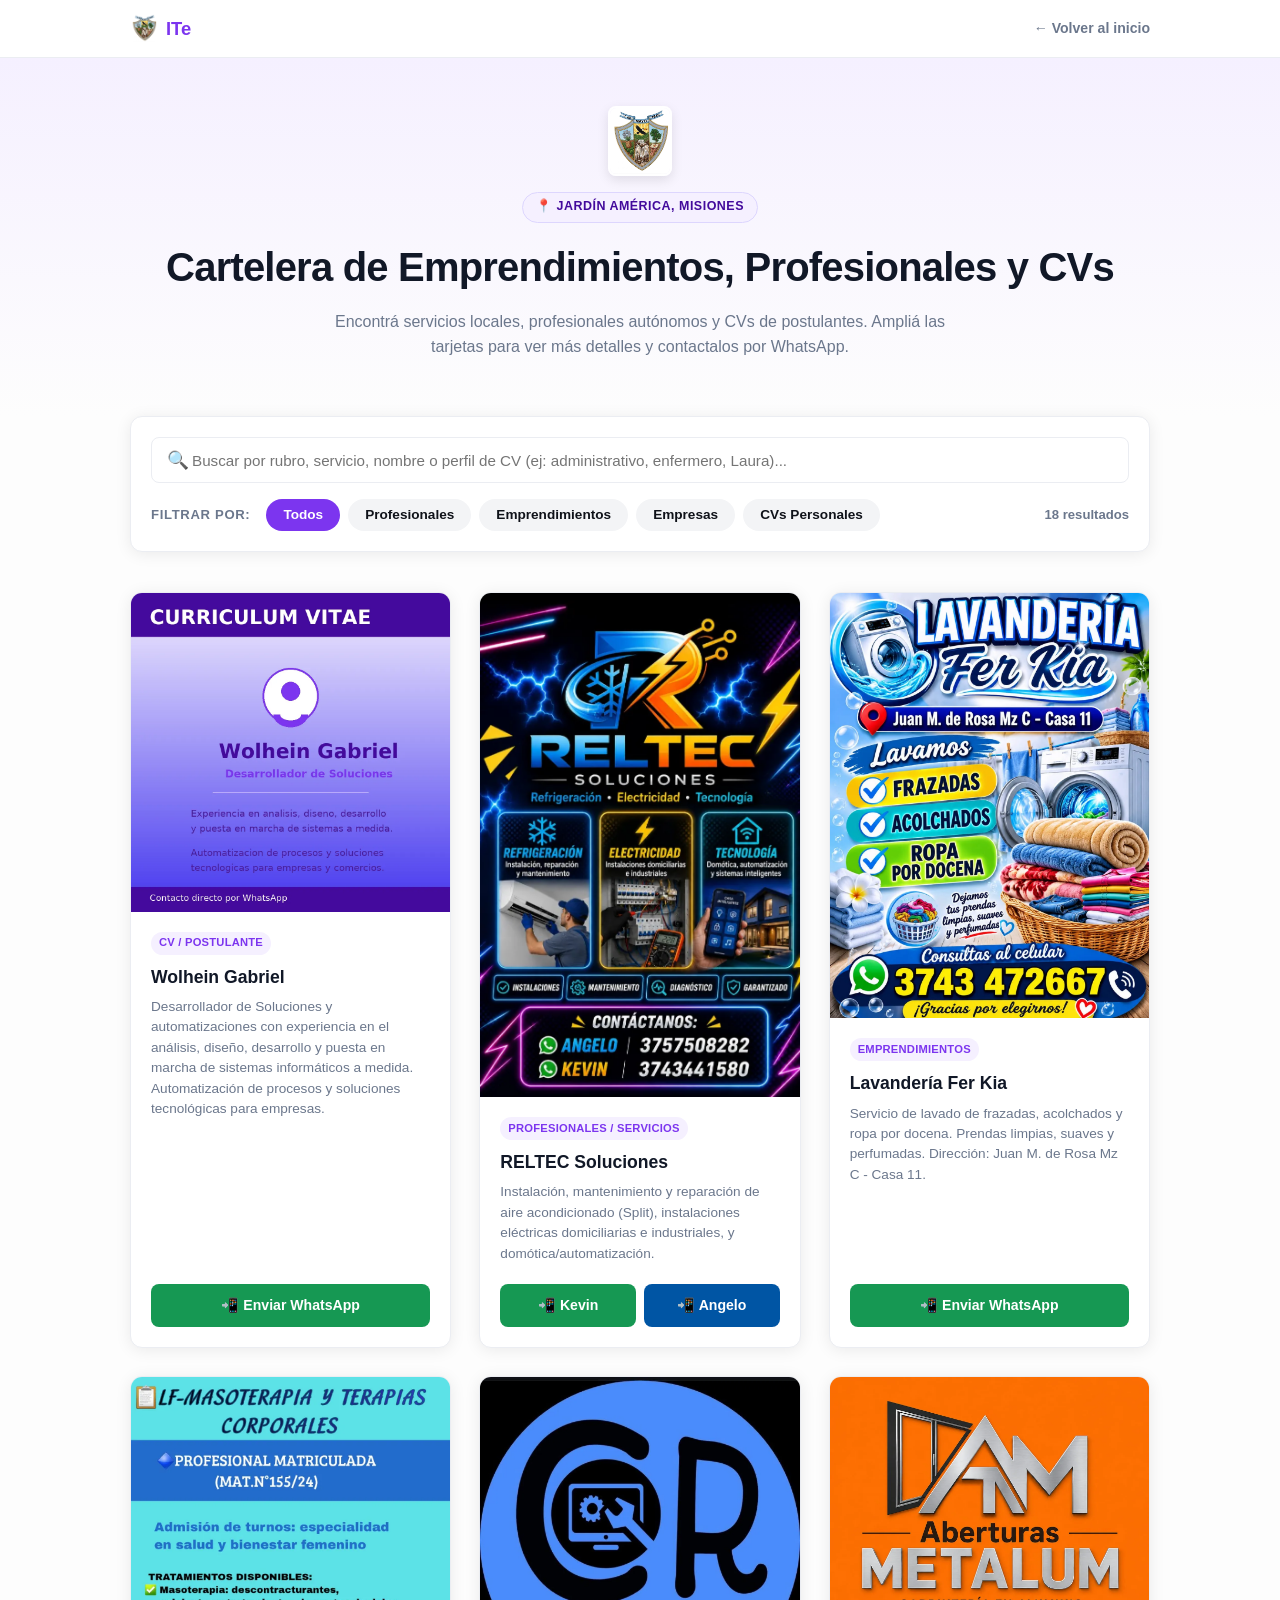
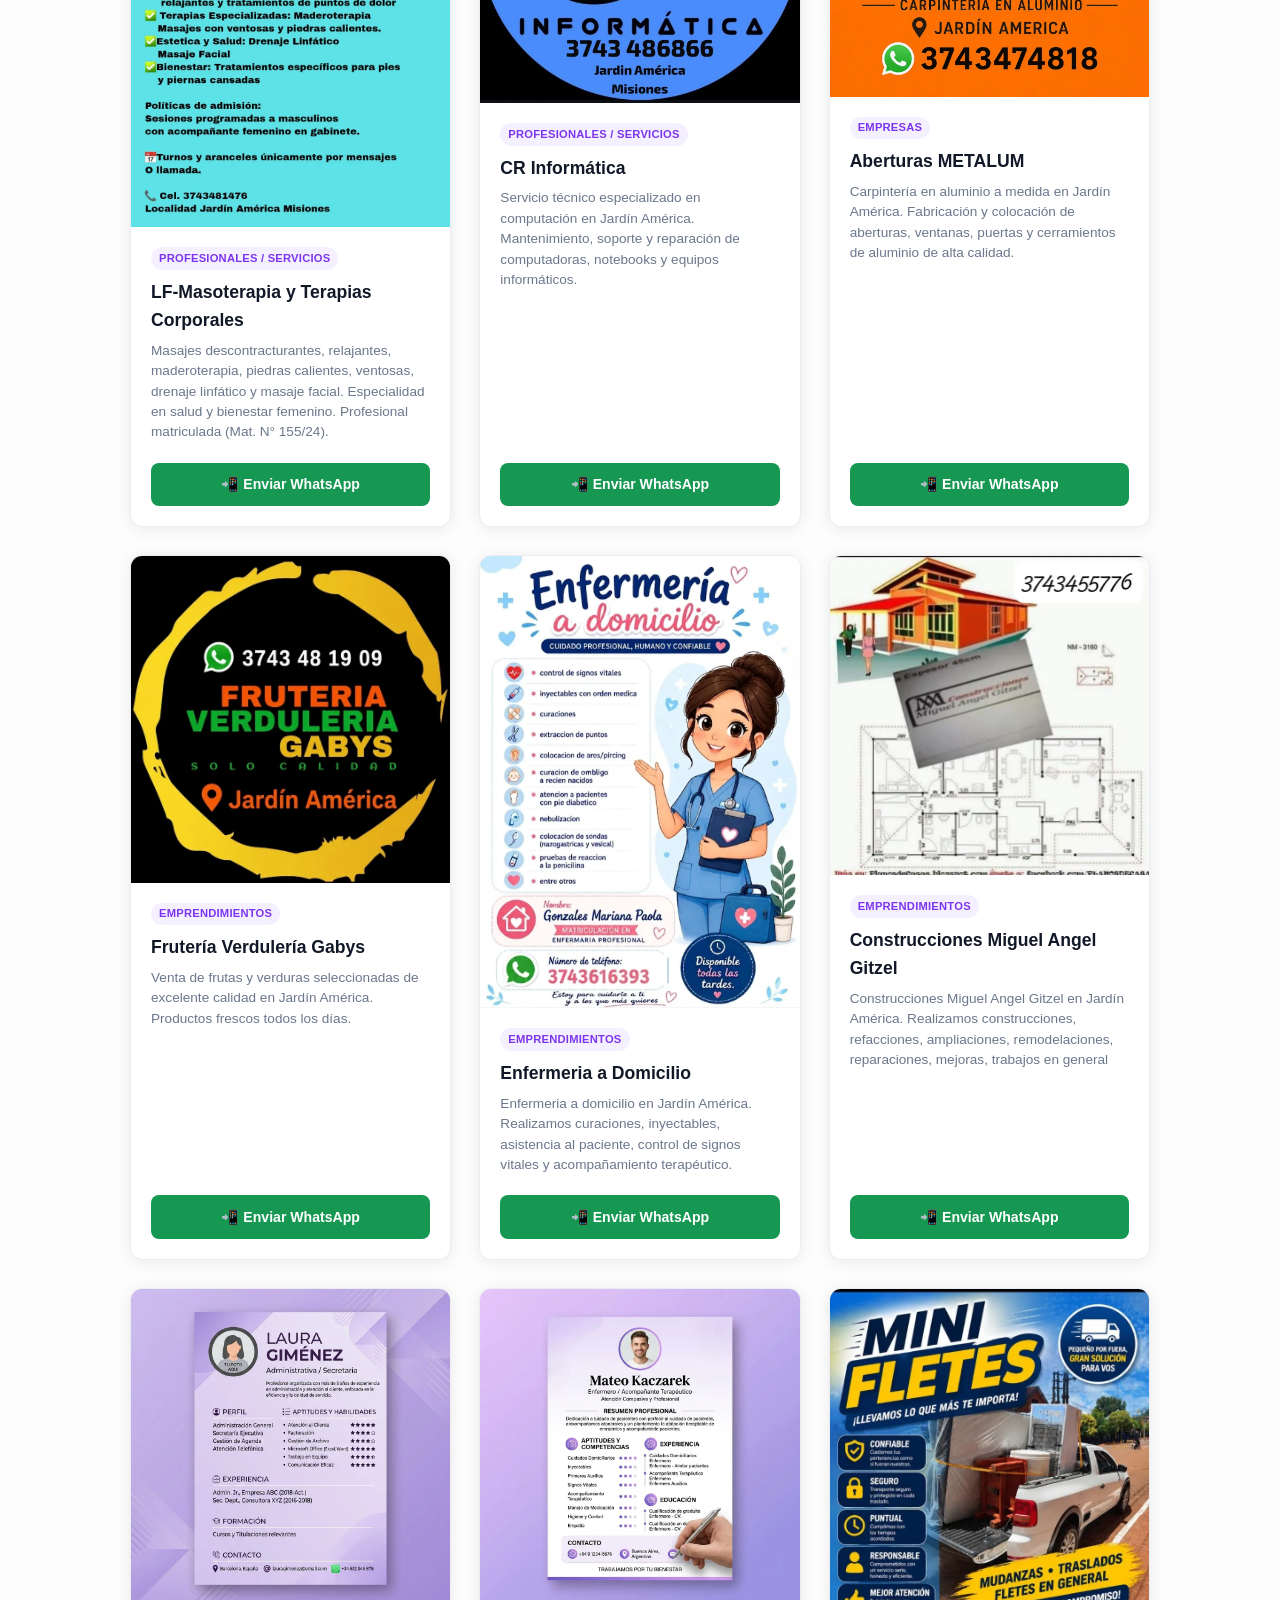
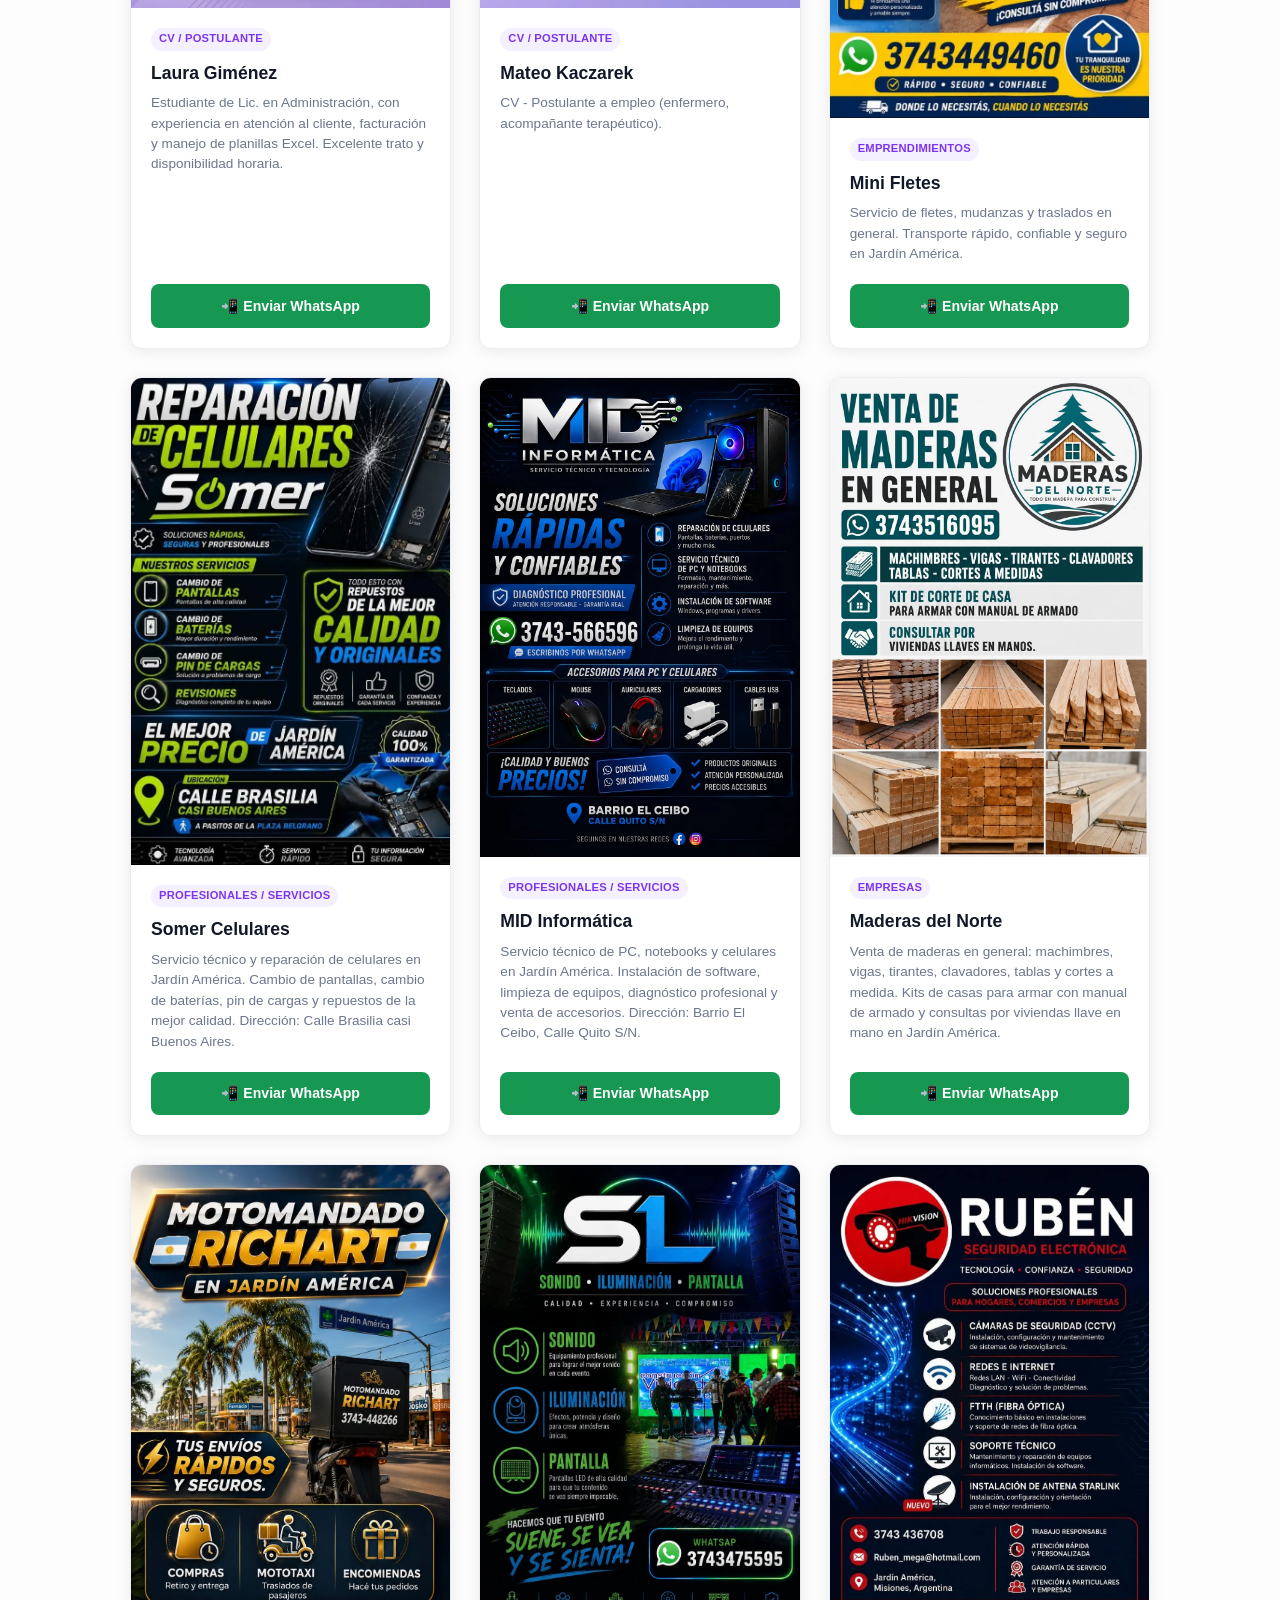
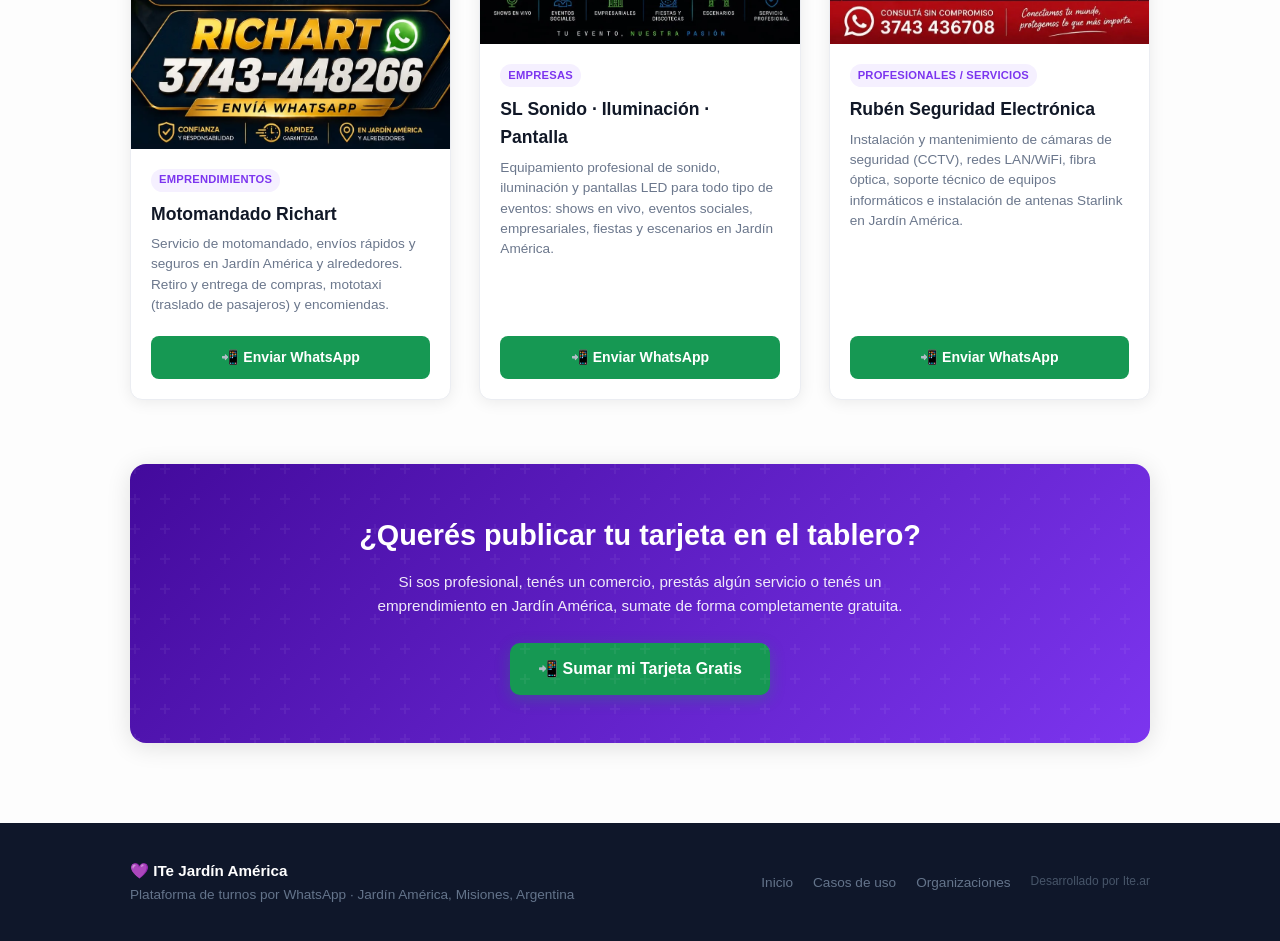
==== commit 0f9c5577: "refactor: optimize site - WebP images, shared CSS/JS, fix broken links and improve accessibility" ====
--- a/tablero.html
+++ b/tablero.html
@@ -22,6 +22,7 @@
   <link rel="canonical" href="https://jardinamerica.ar/tablero.html">
   <link rel="icon"
     href="data:image/svg+xml,<svg xmlns='http://www.w3.org/2000/svg' viewBox='0 0 100 100'><text y='.9em' font-size='90'>💜</text></svg>">
+  <link rel="stylesheet" href="assets/style.css">
   <script type="application/ld+json">
   {
     "@context": "https://schema.org",
@@ -64,79 +65,13 @@
   </script>
 
   <style>
-    /* ── Variables (coincidentes con index.html) ─────────────── */
-    :root {
-      --purple: #7c35ef;
-      --purple-dark: #430a9c;
-      --purple-light: #f5f0ff;
-      --purple-mid: #9456ff;
-      --blue-ar: #0055A4;
-      --green-wa: #169853;
-      --green-wa-dk: #0e753e;
-      --text: #0f1219;
-      --muted: #6b778c;
-      --border: #ebedf2;
-      --bg-alt: #f3f5f9;
-      --radius: 12px;
-      --shadow: 0 2px 16px rgba(0, 0, 0, .08);
-      --shadow-md: 0 4px 24px rgba(0, 0, 0, .12);
-    }
-
-    /* ── Reset ─────────────────────────────────────────────── */
-    *,
-    *::before,
-    *::after {
-      box-sizing: border-box;
-      margin: 0;
-      padding: 0;
-    }
-
-    body {
-      font-family: -apple-system, BlinkMacSystemFont, "Segoe UI", Roboto, sans-serif;
-      color: var(--text);
-      line-height: 1.6;
-      background: #fdfdfd;
-    }
+    /* ── Overrides base (tablero) ──────────────────────────── */
+    body { background: #fdfdfd; }
 
     img {
       max-width: 100%;
       height: auto;
       display: block;
-    }
-
-    a {
-      color: inherit;
-      text-decoration: none;
-    }
-
-    /* ── Navbar ────────────────────────────────────────────── */
-    .navbar {
-      position: sticky;
-      top: 0;
-      z-index: 100;
-      background: rgba(255, 255, 255, .93);
-      backdrop-filter: blur(10px);
-      border-bottom: 1px solid var(--border);
-      padding: .85rem 0;
-    }
-
-    .navbar .container {
-      display: flex;
-      align-items: center;
-      justify-content: space-between;
-      max-width: 1060px;
-      margin: 0 auto;
-      padding: 0 1.25rem;
-      gap: 1rem;
-    }
-
-    .navbar-brand {
-      font-weight: 800;
-      font-size: 1.15rem;
-      color: var(--purple);
-      display: flex;
-      align-items: center;
-      gap: .4rem;
     }
 
     .btn-back {
@@ -158,12 +93,6 @@
       text-align: center;
       padding: 3rem 0 2rem 0;
       background: linear-gradient(180deg, var(--purple-light) 0%, rgba(253, 253, 253, 1) 100%);
-    }
-
-    .container {
-      max-width: 1060px;
-      margin: 0 auto;
-      padding: 0 1.25rem;
     }
 
     .badge {
@@ -524,42 +453,6 @@
       color: var(--purple-light);
     }
 
-    /* ── Footer ─────────────────────────────────────────────── */
-    footer {
-      background: #0f172a;
-      color: #64748b;
-      padding: 2.25rem 0;
-      font-size: .85rem;
-    }
-
-    footer .container {
-      display: flex;
-      flex-wrap: wrap;
-      justify-content: space-between;
-      align-items: center;
-      gap: 1rem;
-    }
-
-    footer a {
-      color: #64748b;
-    }
-
-    footer a:hover {
-      color: #fff;
-    }
-
-    .footer-brand {
-      color: #fff;
-      font-weight: 700;
-      font-size: .95rem;
-    }
-
-    .footer-links {
-      display: flex;
-      gap: 1.25rem;
-      flex-wrap: wrap;
-    }
-
     /* ── Responsive ─────────────────────────────────────────── */
     @media (max-width: 600px) {
       .header-section {
@@ -585,16 +478,11 @@
 
 <body>
 
-  <!-- Números de WhatsApp -->
-  <script>
-    const WA_ADMIN = '5493743454291'; // Administración ITe
-  </script>
-
   <!-- ── Navbar ───────────────────────────────────────────────── -->
   <nav class="navbar">
     <div class="container">
       <a class="navbar-brand" href="index.html" style="display: flex; align-items: center; gap: 0.5rem;">
-        <img src="assets/escudo_jardin_america.jpg" alt="Escudo"
+        <img src="assets/escudo_jardin_america.webp" alt="Escudo"
           style="height: 28px; width: 28px; object-fit: contain; border-radius: 4px;">
         ITe
       </a>
@@ -608,7 +496,7 @@
   <header class="header-section">
     <div class="container">
       <div style="margin-bottom: 1rem; display: flex; justify-content: center;">
-        <img src="assets/escudo_jardin_america.jpg" alt="Escudo de Jardín América"
+        <img src="assets/escudo_jardin_america.webp" alt="Escudo de Jardín América" width="945" height="1024"
           style="height: 70px; width: auto; border-radius: 8px; box-shadow: 0 4px 12px rgba(0,0,0,0.1); border: 2px solid #fff;">
       </div>
       <span class="badge badge-purple">📍 JARDÍN AMÉRICA, MISIONES</span>
@@ -637,6 +525,7 @@
         <button class="btn-filter" data-category="emprendimientos">Emprendimientos</button>
         <button class="btn-filter" data-category="empresas">Empresas</button>
         <button class="btn-filter" data-category="cvs">CVs Personales</button>
+        <span class="result-count" id="result-count" style="margin-left:auto; font-size:.82rem; color:var(--muted); font-weight:600;"></span>
       </div>
     </div>
 
@@ -646,8 +535,8 @@
       <!-- Tarjeta 1: Wolhein Gabriel (CV / Postulante) -->
       <div class="tarjeta-card" data-category="cvs"
         data-keywords="wolhein gabriel cv curriculum vitae desarrollador programador sistemas informatica automatizaciones software desarrollo tecnologia">
-        <div class="tarjeta-img-container" onclick="openLightbox('assets/cv_wolhein_gabriel.png')">
-          <img class="tarjeta-img" src="assets/cv_wolhein_gabriel.png" alt="CV Wolhein Gabriel" loading="lazy">
+        <div class="tarjeta-img-container" onclick="openLightbox('assets/cv_wolhein_gabriel.webp')">
+          <img class="tarjeta-img" src="assets/cv_wolhein_gabriel.webp" width="1024" height="1024" alt="CV Wolhein Gabriel" loading="lazy">
           <div class="tarjeta-zoom-overlay">🔍 Ampliar</div>
         </div>
         <div class="tarjeta-info">
@@ -658,7 +547,7 @@
             en marcha de sistemas informáticos a medida. Automatización de procesos y soluciones tecnológicas para
             empresas.
           </p>
-          <a class="btn-wa-contact" href="#"
+          <a class="btn-wa-contact" href="https://wa.me/5493743454291?text=Hola Gabriel! Vi tu CV en ITe y quería consultarte por una búsqueda de empleo."
             onclick="irAContactar('5493743454291', 'Hola Gabriel! Vi tu CV en ITe y quería consultarte por una búsqueda de empleo.'); return false;">
             📲 Enviar WhatsApp
           </a>
@@ -668,8 +557,8 @@
       <!-- Tarjeta 2: RELTEC Soluciones (Profesional/Empresa) -->
       <div class="tarjeta-card" data-category="profesionales"
         data-keywords="refrigeracion aire acondicionado split electricista electricidad instalacion tecnologia domotica automatizacion alarmas camaras reltec">
-        <div class="tarjeta-img-container" onclick="openLightbox('assets/reltec_soluciones.jpeg')">
-          <img class="tarjeta-img" src="assets/reltec_soluciones.jpeg" alt="RELTEC Soluciones" loading="lazy">
+        <div class="tarjeta-img-container" onclick="openLightbox('assets/reltec_soluciones.webp')">
+          <img class="tarjeta-img" src="assets/reltec_soluciones.webp" width="701" height="1108" alt="RELTEC Soluciones" loading="lazy">
           <div class="tarjeta-zoom-overlay">🔍 Ampliar</div>
         </div>
         <div class="tarjeta-info">
@@ -680,12 +569,12 @@
             domiciliarias e industriales, y domótica/automatización.
           </p>
           <div style="display:flex; gap:.5rem;">
-            <a class="btn-wa-contact" href="#"
+            <a class="btn-wa-contact" href="https://wa.me/5493743441580?text=Hola Kevin! Vi tu tarjeta de RELTEC en ITe y quería consultarte por un servicio."
               onclick="irAContactar('5493743441580', 'Hola Kevin! Vi tu tarjeta de RELTEC en ITe y quería consultarte por un servicio.'); return false;"
               style="flex:1;">
               📲 Kevin
             </a>
-            <a class="btn-wa-contact" href="#"
+            <a class="btn-wa-contact" href="https://wa.me/5493757508282?text=Hola Angelo! Vi tu tarjeta de RELTEC en ITe y quería consultarte por un servicio."
               onclick="irAContactar('5493757508282', 'Hola Angelo! Vi tu tarjeta de RELTEC en ITe y quería consultarte por un servicio.'); return false;"
               style="flex:1; background:#0055A4;">
               📲 Angelo
@@ -697,8 +586,8 @@
       <!-- Tarjeta 3: Lavandería Fer Kia (Emprendimiento) -->
       <div class="tarjeta-card" data-category="emprendimientos"
         data-keywords="lavanderia lavarropa ropa secar frazadas acolchados ferkia lavadero limpieza ropa">
-        <div class="tarjeta-img-container" onclick="openLightbox('assets/lavanderia_ferkia.jpeg')">
-          <img class="tarjeta-img" src="assets/lavanderia_ferkia.jpeg" alt="Lavandería Fer Kia" loading="lazy">
+        <div class="tarjeta-img-container" onclick="openLightbox('assets/lavanderia_ferkia.webp')">
+          <img class="tarjeta-img" src="assets/lavanderia_ferkia.webp" width="1086" height="1448" alt="Lavandería Fer Kia" loading="lazy">
           <div class="tarjeta-zoom-overlay">🔍 Ampliar</div>
         </div>
         <div class="tarjeta-info">
@@ -708,7 +597,7 @@
             Servicio de lavado de frazadas, acolchados y ropa por docena. Prendas limpias, suaves y perfumadas.
             Dirección: Juan M. de Rosa Mz C - Casa 11.
           </p>
-          <a class="btn-wa-contact" href="#"
+          <a class="btn-wa-contact" href="https://wa.me/5493743472667?text=Hola! Vi tu tarjeta de Lavandería Fer Kia en ITe y quería consultarte por un servicio."
             onclick="irAContactar('5493743472667', 'Hola! Vi tu tarjeta de Lavandería Fer Kia en ITe y quería consultarte por un servicio.'); return false;">
             📲 Enviar WhatsApp
           </a>
@@ -718,8 +607,8 @@
       <!-- Tarjeta 4: LF-Masoterapia y Terapias Corporales (Profesional) -->
       <div class="tarjeta-card" data-category="profesionales"
         data-keywords="lf masoterapia masajes terapias corporales descontracturantes relajantes puntos dolor maderoterapia ventosas piedras calientes drenaje linfatico facial pies piernas cansadas salud bienestar femenino profesional matriculada">
-        <div class="tarjeta-img-container" onclick="openLightbox('assets/lf_masoterapia.jpeg')">
-          <img class="tarjeta-img" src="assets/lf_masoterapia.jpeg" alt="LF-Masoterapia y Terapias Corporales"
+        <div class="tarjeta-img-container" onclick="openLightbox('assets/lf_masoterapia.webp')">
+          <img class="tarjeta-img" src="assets/lf_masoterapia.webp" width="908" height="1280" alt="LF-Masoterapia y Terapias Corporales"
             loading="lazy">
           <div class="tarjeta-zoom-overlay">🔍 Ampliar</div>
         </div>
@@ -730,7 +619,7 @@
             Masajes descontracturantes, relajantes, maderoterapia, piedras calientes, ventosas, drenaje linfático y
             masaje facial. Especialidad en salud y bienestar femenino. Profesional matriculada (Mat. N° 155/24).
           </p>
-          <a class="btn-wa-contact" href="#"
+          <a class="btn-wa-contact" href="https://wa.me/5493743481476?text=Hola! Vi tu tarjeta de LF-Masoterapia en ITe y quería consultarte por un turno."
             onclick="irAContactar('5493743481476', 'Hola! Vi tu tarjeta de LF-Masoterapia en ITe y quería consultarte por un turno.'); return false;">
             📲 Enviar WhatsApp
           </a>
@@ -740,8 +629,8 @@
       <!-- Tarjeta 5: CR Informática (Profesional/Servicio) -->
       <div class="tarjeta-card" data-category="profesionales"
         data-keywords="cr informatica computacion computadoras servicio tecnico reparacion mantenimiento soporte formateo windows pc notebook netbook jardin america misiones">
-        <div class="tarjeta-img-container" onclick="openLightbox('assets/cr_informatica.jpeg')">
-          <img class="tarjeta-img" src="assets/cr_informatica.jpeg" alt="CR Informática" loading="lazy">
+        <div class="tarjeta-img-container" onclick="openLightbox('assets/cr_informatica.webp')">
+          <img class="tarjeta-img" src="assets/cr_informatica.webp" width="1170" height="1194" alt="CR Informática" loading="lazy">
           <div class="tarjeta-zoom-overlay">🔍 Ampliar</div>
         </div>
         <div class="tarjeta-info">
@@ -751,7 +640,7 @@
             Servicio técnico especializado en computación en Jardín América. Mantenimiento, soporte y reparación de
             computadoras, notebooks y equipos informáticos.
           </p>
-          <a class="btn-wa-contact" href="#"
+          <a class="btn-wa-contact" href="https://wa.me/5493743486866?text=Hola! Vi tu tarjeta de CR Informática en ITe y quería hacerte una consulta."
             onclick="irAContactar('5493743486866', 'Hola! Vi tu tarjeta de CR Informática en ITe y quería hacerte una consulta.'); return false;">
             📲 Enviar WhatsApp
           </a>
@@ -761,8 +650,8 @@
       <!-- Tarjeta 6: Aberturas METALUM (Empresa) -->
       <div class="tarjeta-card" data-category="empresas"
         data-keywords="aberturas metalum carpinteria aluminio ventanas puertas portones cerramientos perfiles metalica jardin america misiones atm">
-        <div class="tarjeta-img-container" onclick="openLightbox('assets/metalum_aberturas.jpeg')">
-          <img class="tarjeta-img" src="assets/metalum_aberturas.jpeg" alt="Aberturas METALUM" loading="lazy">
+        <div class="tarjeta-img-container" onclick="openLightbox('assets/metalum_aberturas.webp')">
+          <img class="tarjeta-img" src="assets/metalum_aberturas.webp" width="1254" height="1254" alt="Aberturas METALUM" loading="lazy">
           <div class="tarjeta-zoom-overlay">🔍 Ampliar</div>
         </div>
         <div class="tarjeta-info">
@@ -772,7 +661,7 @@
             Carpintería en aluminio a medida en Jardín América. Fabricación y colocación de aberturas, ventanas, puertas
             y cerramientos de aluminio de alta calidad.
           </p>
-          <a class="btn-wa-contact" href="#"
+          <a class="btn-wa-contact" href="https://wa.me/5493743474818?text=Hola! Vi tu tarjeta de Aberturas Metalum en ITe y quería solicitar un presupuesto/consulta."
             onclick="irAContactar('5493743474818', 'Hola! Vi tu tarjeta de Aberturas Metalum en ITe y quería solicitar un presupuesto/consulta.'); return false;">
             📲 Enviar WhatsApp
           </a>
@@ -782,8 +671,8 @@
       <!-- Tarjeta 7: Frutería Verdulería Gabys (Emprendimiento) -->
       <div class="tarjeta-card" data-category="emprendimientos"
         data-keywords="fruteria verduleria gabys gabis frutas verduras solo calidad jardin america misiones almacen saludable verdulero frutero">
-        <div class="tarjeta-img-container" onclick="openLightbox('assets/fruteria_verduleria_gabys.jpeg')">
-          <img class="tarjeta-img" src="assets/fruteria_verduleria_gabys.jpeg" alt="Frutería Verdulería Gabys"
+        <div class="tarjeta-img-container" onclick="openLightbox('assets/fruteria_verduleria_gabys.webp')">
+          <img class="tarjeta-img" src="assets/fruteria_verduleria_gabys.webp" width="720" height="736" alt="Frutería Verdulería Gabys"
             loading="lazy">
           <div class="tarjeta-zoom-overlay">🔍 Ampliar</div>
         </div>
@@ -794,7 +683,7 @@
             Venta de frutas y verduras seleccionadas de excelente calidad en Jardín América. Productos frescos todos los
             días.
           </p>
-          <a class="btn-wa-contact" href="#"
+          <a class="btn-wa-contact" href="https://wa.me/5493743481909?text=Hola! Vi tu tarjeta de Frutería Verdulería Gabys en ITe y quería hacerte una consulta."
             onclick="irAContactar('5493743481909', 'Hola! Vi tu tarjeta de Frutería Verdulería Gabys en ITe y quería hacerte una consulta.'); return false;">
             📲 Enviar WhatsApp
           </a>
@@ -804,8 +693,8 @@
       <!-- Tarjeta 8: Gonzales Mariana (Emprendimiento) -->
       <div class="tarjeta-card" data-category="emprendimientos"
         data-keywords="enfermeria a domicilio cuidados inyectables salud curaciones signos vitales asistencia acompañamiento terapeutico gonzales mariana jardin america">
-        <div class="tarjeta-img-container" onclick="openLightbox('assets/GonzalesMariana.jpeg')">
-          <img class="tarjeta-img" src="assets/GonzalesMariana.jpeg" alt="Enfermeria a Domicilio" loading="lazy">
+        <div class="tarjeta-img-container" onclick="openLightbox('assets/GonzalesMariana.webp')">
+          <img class="tarjeta-img" src="assets/GonzalesMariana.webp" width="864" height="1224" alt="Enfermeria a Domicilio" loading="lazy">
           <div class="tarjeta-zoom-overlay">🔍 Ampliar</div>
         </div>
         <div class="tarjeta-info">
@@ -815,7 +704,7 @@
             Enfermeria a domicilio en Jardín América. Realizamos curaciones, inyectables, asistencia al paciente,
             control de signos vitales y acompañamiento terapéutico.
           </p>
-          <a class="btn-wa-contact" href="#"
+          <a class="btn-wa-contact" href="https://wa.me/5493743616393?text=Hola! Vi tu tarjeta de Enfermeria a Domicilio en ITe y quería hacerte una consulta."
             onclick="irAContactar('5493743616393', 'Hola! Vi tu tarjeta de Enfermeria a Domicilio en ITe y quería hacerte una consulta.'); return false;">
             📲 Enviar WhatsApp
           </a>
@@ -825,8 +714,8 @@
       <!-- Tarjeta 9: Miguel Angel Gitzel (Empresa) -->
       <div class="tarjeta-card" data-category="emprendimientos"
         data-keywords="construcciones miguel angel gitzel refacciones ampliaciones remodelaciones reparaciones mejoras albañileria obras jardin america">
-        <div class="tarjeta-img-container" onclick="openLightbox('assets/Const_gitzel.jpeg')">
-          <img class="tarjeta-img" src="assets/Const_gitzel.jpeg" alt="Construcciones Miguel Angel Gitzel"
+        <div class="tarjeta-img-container" onclick="openLightbox('assets/Const_gitzel.webp')">
+          <img class="tarjeta-img" src="assets/Const_gitzel.webp" width="640" height="640" alt="Construcciones Miguel Angel Gitzel"
             loading="lazy">
           <div class="tarjeta-zoom-overlay">🔍 Ampliar</div>
         </div>
@@ -837,7 +726,7 @@
             Construcciones Miguel Angel Gitzel en Jardín América. Realizamos construcciones, refacciones, ampliaciones,
             remodelaciones, reparaciones, mejoras, trabajos en general
           </p>
-          <a class="btn-wa-contact" href="#" onclick="irAContactar('5493743455776', 'Hola! Vi tu tarjeta de Construcciones Miguel Angel Gitzel en ITe.ar y quería hacerte una consulta.'); return false;">
+          <a class="btn-wa-contact" href="https://wa.me/5493743455776?text=Hola! Vi tu tarjeta de Construcciones Miguel Angel Gitzel en ITe.ar y quería hacerte una consulta." onclick="irAContactar('5493743455776', 'Hola! Vi tu tarjeta de Construcciones Miguel Angel Gitzel en ITe.ar y quería hacerte una consulta.'); return false;">
             📲 Enviar WhatsApp
           </a>
         </div>
@@ -846,8 +735,8 @@
       <!-- Tarjeta 10: Laura Giménez (CV / Postulante) -->
       <div class="tarjeta-card" data-category="cvs"
         data-keywords="laura gimenez cv curriculum vitae administracion secretaria secretaria facturacion excel atencion cliente administracion">
-        <div class="tarjeta-img-container" onclick="openLightbox('assets/cv_laura_gimenez.png')">
-          <img class="tarjeta-img" src="assets/cv_laura_gimenez.png" alt="CV Laura Giménez" loading="lazy">
+        <div class="tarjeta-img-container" onclick="openLightbox('assets/cv_laura_gimenez.webp')">
+          <img class="tarjeta-img" src="assets/cv_laura_gimenez.webp" width="1024" height="1024" alt="CV Laura Giménez" loading="lazy">
           <div class="tarjeta-zoom-overlay">🔍 Ampliar</div>
         </div>
         <div class="tarjeta-info">
@@ -857,36 +746,17 @@
             Estudiante de Lic. en Administración, con experiencia en atención al cliente, facturación y manejo de
             planillas Excel. Excelente trato y disponibilidad horaria.
           </p>
-          <a class="btn-wa-contact" href="#"
+          <a class="btn-wa-contact" href="https://wa.me/5493743454291?text=Hola Laura! Vi tu CV en ITe y quería consultarte por una búsqueda de empleo."
             onclick="irAContactar('5493743454291', 'Hola Laura! Vi tu CV en ITe y quería consultarte por una búsqueda de empleo.'); return false;">
             📲 Enviar WhatsApp
           </a>
         </div>
       </div>
 
-      <!-- Tarjeta 11: Laura Gimenez (CV / Postulante) -->
-      <div class="tarjeta-card" data-category="cvs"
-        data-keywords="laura gimenez cv postulante empleo busco trabajo empleada comercio atencion al cliente ventas">
-        <div class="tarjeta-img-container" onclick="openLightbox('assets/cv_laura_gimenez.jpeg')">
-          <img class="tarjeta-img" src="assets/cv_laura_gimenez.jpeg" alt="CV Laura Gimenez" loading="lazy">
-          <div class="tarjeta-zoom-overlay">🔍 Ampliar</div>
-        </div>
-        <div class="tarjeta-info">
-          <span class="tarjeta-cat-badge">CV / Postulante</span>
-          <h3 class="tarjeta-title">Laura Gimenez</h3>
-          <p class="tarjeta-desc">
-            CV - Postulante a empleo (empleada de comercio).
-          </p>
-          <a class="btn-wa-contact" href="#" onclick="irAContactar('5493743123456', 'Hola! Vi tu CV de Laura Gimenez en ITe y quería consultarte sobre una oportunidad laboral.'); return false;">
-            📲 Enviar WhatsApp
-          </a>
-        </div>
-      </div>
-
-      <!-- Tarjeta 12: Mateo Kaczarek (CV / Postulante) -->
+      <!-- Tarjeta 11: Mateo Kaczarek (CV / Postulante) -->
       <div class="tarjeta-card" data-category="cvs" data-keywords="mateo kaczarek cv postulante empleo busco trabajo enfermero enfermeria acompañante terapeutico salud">
-        <div class="tarjeta-img-container" onclick="openLightbox('assets/cv_mateo_kaczarek.jpeg')">
-          <img class="tarjeta-img" src="assets/cv_mateo_kaczarek.jpeg" alt="CV Mateo Kaczarek" loading="lazy">
+        <div class="tarjeta-img-container" onclick="openLightbox('assets/cv_mateo_kaczarek.webp')">
+          <img class="tarjeta-img" src="assets/cv_mateo_kaczarek.webp" width="1024" height="1024" alt="CV Mateo Kaczarek" loading="lazy">
           <div class="tarjeta-zoom-overlay">🔍 Ampliar</div>
         </div>
         <div class="tarjeta-info">
@@ -895,17 +765,17 @@
           <p class="tarjeta-desc">
             CV - Postulante a empleo (enfermero, acompañante terapéutico).
           </p>
-          <a class="btn-wa-contact" href="#" onclick="irAContactar('5493743987654', 'Hola! Vi tu CV de Mateo Kaczarek en ITe y quería consultarte sobre una oportunidad laboral.'); return false;">
-            📲 Enviar WhatsApp
-          </a>
-        </div>
-      </div>
-
-      <!-- Tarjeta 13: Mini Fletes (Emprendimiento) -->
+          <a class="btn-wa-contact" href="https://wa.me/5493743987654?text=Hola! Vi tu CV de Mateo Kaczarek en ITe y quería consultarte sobre una oportunidad laboral." onclick="irAContactar('5493743987654', 'Hola! Vi tu CV de Mateo Kaczarek en ITe y quería consultarte sobre una oportunidad laboral.'); return false;">
+            📲 Enviar WhatsApp
+          </a>
+        </div>
+      </div>
+
+      <!-- Tarjeta 12: Mini Fletes (Emprendimiento) -->
       <div class="tarjeta-card" data-category="emprendimientos"
         data-keywords="mini fletes mudanzas traslados fletes en general transporte carga envio jardin america">
-        <div class="tarjeta-img-container" onclick="openLightbox('assets/mini_fletes.jpeg')">
-          <img class="tarjeta-img" src="assets/mini_fletes.jpeg" alt="Mini Fletes" loading="lazy">
+        <div class="tarjeta-img-container" onclick="openLightbox('assets/mini_fletes.webp')">
+          <img class="tarjeta-img" src="assets/mini_fletes.webp" width="720" height="968" alt="Mini Fletes" loading="lazy">
           <div class="tarjeta-zoom-overlay">🔍 Ampliar</div>
         </div>
         <div class="tarjeta-info">
@@ -914,18 +784,18 @@
           <p class="tarjeta-desc">
             Servicio de fletes, mudanzas y traslados en general. Transporte rápido, confiable y seguro en Jardín América.
           </p>
-          <a class="btn-wa-contact" href="#"
+          <a class="btn-wa-contact" href="https://wa.me/5493743449460?text=Hola! Vi tu tarjeta de Mini Fletes en ITe y quería consultarte por un servicio."
             onclick="irAContactar('5493743449460', 'Hola! Vi tu tarjeta de Mini Fletes en ITe y quería consultarte por un servicio.'); return false;">
             📲 Enviar WhatsApp
           </a>
         </div>
       </div>
 
-      <!-- Tarjeta 14: Reparación de Celulares Somer (Profesional) -->
+      <!-- Tarjeta 13: Reparación de Celulares Somer (Profesional) -->
       <div class="tarjeta-card" data-category="profesionales"
         data-keywords="reparacion de celulares somer pantallas baterias pin de carga servicio tecnico mantenimiento soporte repuestos calle brasilia plaza belgrano">
-        <div class="tarjeta-img-container" onclick="openLightbox('assets/somer_celuares.jpeg')">
-          <img class="tarjeta-img" src="assets/somer_celuares.jpeg" alt="Reparación de Celulares Somer" loading="lazy">
+        <div class="tarjeta-img-container" onclick="openLightbox('assets/somer_celuares.webp')">
+          <img class="tarjeta-img" src="assets/somer_celuares.webp" width="683" height="1042" alt="Reparación de Celulares Somer" loading="lazy">
           <div class="tarjeta-zoom-overlay">🔍 Ampliar</div>
         </div>
         <div class="tarjeta-info">
@@ -934,18 +804,18 @@
           <p class="tarjeta-desc">
             Servicio técnico y reparación de celulares en Jardín América. Cambio de pantallas, cambio de baterías, pin de cargas y repuestos de la mejor calidad. Dirección: Calle Brasilia casi Buenos Aires.
           </p>
-          <a class="btn-wa-contact" href="#"
+          <a class="btn-wa-contact" href="https://wa.me/5493743454291?text=Hola! Vi tu tarjeta de Somer Celulares en ITe y quería hacerte una consulta."
             onclick="irAContactar('5493743454291', 'Hola! Vi tu tarjeta de Somer Celulares en ITe y quería hacerte una consulta.'); return false;">
             📲 Enviar WhatsApp
           </a>
         </div>
       </div>
 
-      <!-- Tarjeta 15: MID Informática (Profesional) -->
+      <!-- Tarjeta 14: MID Informática (Profesional) -->
       <div class="tarjeta-card" data-category="profesionales"
         data-keywords="mid informatica servicio tecnico tecnologia reparacion de celulares pc notebooks software limpieza teclados mouse auriculares cargadores cables usb barrio el ceibo quito">
-        <div class="tarjeta-img-container" onclick="openLightbox('assets/mid_informatica.jpeg')">
-          <img class="tarjeta-img" src="assets/mid_informatica.jpeg" alt="MID Informática" loading="lazy">
+        <div class="tarjeta-img-container" onclick="openLightbox('assets/mid_informatica.webp')">
+          <img class="tarjeta-img" src="assets/mid_informatica.webp" width="1024" height="1536" alt="MID Informática" loading="lazy">
           <div class="tarjeta-zoom-overlay">🔍 Ampliar</div>
         </div>
         <div class="tarjeta-info">
@@ -954,18 +824,18 @@
           <p class="tarjeta-desc">
             Servicio técnico de PC, notebooks y celulares en Jardín América. Instalación de software, limpieza de equipos, diagnóstico profesional y venta de accesorios. Dirección: Barrio El Ceibo, Calle Quito S/N.
           </p>
-          <a class="btn-wa-contact" href="#"
+          <a class="btn-wa-contact" href="https://wa.me/5493743566596?text=Hola! Vi tu tarjeta de MID Informática en ITe y quería hacerte una consulta."
             onclick="irAContactar('5493743566596', 'Hola! Vi tu tarjeta de MID Informática en ITe y quería hacerte una consulta.'); return false;">
             📲 Enviar WhatsApp
           </a>
         </div>
       </div>
 
-      <!-- Tarjeta 16: Maderas del Norte (Empresa) -->
+      <!-- Tarjeta 15: Maderas del Norte (Empresa) -->
       <div class="tarjeta-card" data-category="empresas"
         data-keywords="maderas del norte venta de maderas en general machimbres vigas tirantes clavadores tablas cortes a medida kit de corte de casa manual de armado viviendas llave en mano construccion carpinteria madera jardin america misiones">
-        <div class="tarjeta-img-container" onclick="openLightbox('assets/maderas_del_norte.jpeg')">
-          <img class="tarjeta-img" src="assets/maderas_del_norte.jpeg" alt="Maderas del Norte" loading="lazy">
+        <div class="tarjeta-img-container" onclick="openLightbox('assets/maderas_del_norte.webp')">
+          <img class="tarjeta-img" src="assets/maderas_del_norte.webp" width="1024" height="1536" alt="Maderas del Norte" loading="lazy">
           <div class="tarjeta-zoom-overlay">🔍 Ampliar</div>
         </div>
         <div class="tarjeta-info">
@@ -974,18 +844,18 @@
           <p class="tarjeta-desc">
             Venta de maderas en general: machimbres, vigas, tirantes, clavadores, tablas y cortes a medida. Kits de casas para armar con manual de armado y consultas por viviendas llave en mano en Jardín América.
           </p>
-          <a class="btn-wa-contact" href="#"
+          <a class="btn-wa-contact" href="https://wa.me/5493743516095?text=Hola! Vi tu tarjeta de Maderas del Norte en ITe y quería hacerte una consulta."
             onclick="irAContactar('5493743516095', 'Hola! Vi tu tarjeta de Maderas del Norte en ITe y quería hacerte una consulta.'); return false;">
             📲 Enviar WhatsApp
           </a>
         </div>
       </div>
 
-      <!-- Tarjeta 17: Motomandado Richart (Emprendimiento) -->
+      <!-- Tarjeta 16: Motomandado Richart (Emprendimiento) -->
       <div class="tarjeta-card" data-category="emprendimientos"
         data-keywords="motomandado richart mototaxi compras encomienda traslados envio paquetes envios rapidos y seguros jardin america misiones mandados moto delivery">
-        <div class="tarjeta-img-container" onclick="openLightbox('assets/motomandado_richart.jpeg')">
-          <img class="tarjeta-img" src="assets/motomandado_richart.jpeg" alt="Motomandado Richart" loading="lazy">
+        <div class="tarjeta-img-container" onclick="openLightbox('assets/motomandado_richart.webp')">
+          <img class="tarjeta-img" src="assets/motomandado_richart.webp" width="875" height="1599" alt="Motomandado Richart" loading="lazy">
           <div class="tarjeta-zoom-overlay">🔍 Ampliar</div>
         </div>
         <div class="tarjeta-info">
@@ -994,18 +864,18 @@
           <p class="tarjeta-desc">
             Servicio de motomandado, envíos rápidos y seguros en Jardín América y alrededores. Retiro y entrega de compras, mototaxi (traslado de pasajeros) y encomiendas.
           </p>
-          <a class="btn-wa-contact" href="#"
+          <a class="btn-wa-contact" href="https://wa.me/5493743448266?text=Hola! Vi tu tarjeta de Motomandado Richart en ITe y quería hacerte una consulta."
             onclick="irAContactar('5493743448266', 'Hola! Vi tu tarjeta de Motomandado Richart en ITe y quería hacerte una consulta.'); return false;">
             📲 Enviar WhatsApp
           </a>
         </div>
       </div>
 
-      <!-- Tarjeta 18: SL Sonido, Iluminación y Pantalla (Empresa) -->
+      <!-- Tarjeta 17: SL Sonido, Iluminación y Pantalla (Empresa) -->
       <div class="tarjeta-card" data-category="empresas"
         data-keywords="sl sonido iluminacion pantalla pantallas led eventos fiestas shows en vivo eventos sociales empresariales escenarios discotecas jardin america misiones">
-        <div class="tarjeta-img-container" onclick="openLightbox('assets/sl_sonido_iluminacion.jpeg')">
-          <img class="tarjeta-img" src="assets/sl_sonido_iluminacion.jpeg" alt="SL Sonido - Iluminación - Pantalla" loading="lazy">
+        <div class="tarjeta-img-container" onclick="openLightbox('assets/sl_sonido_iluminacion.webp')">
+          <img class="tarjeta-img" src="assets/sl_sonido_iluminacion.webp" width="853" height="1280" alt="SL Sonido - Iluminación - Pantalla" loading="lazy">
           <div class="tarjeta-zoom-overlay">🔍 Ampliar</div>
         </div>
         <div class="tarjeta-info">
@@ -1014,18 +884,18 @@
           <p class="tarjeta-desc">
             Equipamiento profesional de sonido, iluminación y pantallas LED para todo tipo de eventos: shows en vivo, eventos sociales, empresariales, fiestas y escenarios en Jardín América.
           </p>
-          <a class="btn-wa-contact" href="#"
+          <a class="btn-wa-contact" href="https://wa.me/5493743475595?text=Hola! Vi tu tarjeta de SL Sonido en ITe y quería hacerte una consulta por un evento."
             onclick="irAContactar('5493743475595', 'Hola! Vi tu tarjeta de SL Sonido en ITe y quería hacerte una consulta por un evento.'); return false;">
             📲 Enviar WhatsApp
           </a>
         </div>
       </div>
 
-      <!-- Tarjeta 19: Rubén Seguridad Electrónica (Profesional) -->
+      <!-- Tarjeta 18: Rubén Seguridad Electrónica (Profesional) -->
       <div class="tarjeta-card" data-category="profesionales"
         data-keywords="ruben seguridad electronica camaras cctv videovigilancia hikvision redes internet wifi lan fibra optica ftth soporte tecnico computacion pc starlink antena instalacion jardin america misiones">
-        <div class="tarjeta-img-container" onclick="openLightbox('assets/ruben_seguridad_electronica.jpg')">
-          <img class="tarjeta-img" src="assets/ruben_seguridad_electronica.jpg" alt="Rubén Seguridad Electrónica" loading="lazy">
+        <div class="tarjeta-img-container" onclick="openLightbox('assets/ruben_seguridad_electronica.webp')">
+          <img class="tarjeta-img" src="assets/ruben_seguridad_electronica.webp" width="853" height="1280" alt="Rubén Seguridad Electrónica" loading="lazy">
           <div class="tarjeta-zoom-overlay">🔍 Ampliar</div>
         </div>
         <div class="tarjeta-info">
@@ -1034,7 +904,7 @@
           <p class="tarjeta-desc">
             Instalación y mantenimiento de cámaras de seguridad (CCTV), redes LAN/WiFi, fibra óptica, soporte técnico de equipos informáticos e instalación de antenas Starlink en Jardín América.
           </p>
-          <a class="btn-wa-contact" href="#"
+          <a class="btn-wa-contact" href="https://wa.me/5493743436708?text=Hola! Vi tu tarjeta de Rubén Seguridad Electrónica en ITe y quería hacerte una consulta."
             onclick="irAContactar('5493743436708', 'Hola! Vi tu tarjeta de Rubén Seguridad Electrónica en ITe y quería hacerte una consulta.'); return false;">
             📲 Enviar WhatsApp
           </a>
@@ -1057,7 +927,7 @@
         Si sos profesional, tenés un comercio, prestás algún servicio o tenés un emprendimiento en Jardín América,
         sumate de forma completamente gratuita.
       </p>
-      <a class="btn-sumar" href="#" onclick="irAlAdmin('Hola! Quiero publicar mi tarjeta'); return false;">
+      <a class="btn-sumar" href="https://wa.me/5493743454291?text=Hola! Quiero publicar mi tarjeta" onclick="irAlAdmin('Hola! Quiero publicar mi tarjeta'); return false;">
         📲 Sumar mi Tarjeta Gratis
       </a>
     </div>
@@ -1065,10 +935,10 @@
   </main>
 
   <!-- ── Lightbox Modal ────────────────────────────────────── -->
-  <div class="lightbox" id="lightbox" onclick="closeLightbox()">
+  <div class="lightbox" id="lightbox" role="dialog" aria-modal="true" aria-label="Vista ampliada de la tarjeta" onclick="closeLightbox()">
     <div class="lightbox-content" onclick="event.stopPropagation()">
-      <button class="lightbox-close" onclick="closeLightbox()">&times;</button>
-      <img class="lightbox-img" id="lightbox-img" src="" alt="Vista ampliada">
+      <button class="lightbox-close" onclick="closeLightbox()" aria-label="Cerrar imagen ampliada">&times;</button>
+      <img class="lightbox-img" id="lightbox-img" src="" alt="Vista ampliada de la tarjeta">
     </div>
   </div>
 
@@ -1089,45 +959,17 @@
   </footer>
 
   <!-- ── Lógica Interactiva (JavaScript) ───────────────────────── -->
+  <script src="assets/app.js"></script>
   <script>
-    // Configuración de redirección de WhatsApp
-    function _abrirWA(numero, texto) {
-      const url = `https://wa.me/${numero}?text=${encodeURIComponent(texto)}`;
-      window.open(url, '_blank', 'noopener');
-    }
-
-    // Redirige al número del administrador
-    function irAlAdmin(texto) {
-      _abrirWA(WA_ADMIN, texto);
-    }
-
-    // Redirige a números específicos de tarjetas
-    function irAContactar(numero, texto) {
-      _abrirWA(numero, texto);
-    }
-
     // --- Buscador y Filtros ---
     const searchInput = document.getElementById('search-input');
     const filterButtons = document.querySelectorAll('.btn-filter');
     const tarjetaCards = document.querySelectorAll('.tarjeta-card');
     const noResults = document.getElementById('no-results');
-
-    // Mezcla aleatoria de tarjetas (Fisher-Yates Shuffle)
-    function mezclarTarjetas() {
-      const grid = document.getElementById('tablero-grid');
-      if (!grid) return;
-      const cards = Array.from(grid.querySelectorAll('.tarjeta-card'));
-      
-      for (let i = cards.length - 1; i > 0; i--) {
-        const j = Math.floor(Math.random() * (i + 1));
-        [cards[i], cards[j]] = [cards[j], cards[i]];
-      }
-      
-      cards.forEach(card => grid.insertBefore(card, noResults));
-    }
-
-    // Ejecutar mezcla al inicializar
-    mezclarTarjetas();
+    const resultCount = document.getElementById('result-count');
+
+    const totalTarjetas = tarjetaCards.length;
+    resultCount.textContent = totalTarjetas + ' resultados';
 
     let currentCategory = 'todos';
     let searchQuery = '';
@@ -1184,6 +1026,9 @@
       } else {
         noResults.style.display = 'none';
       }
+
+      // Contador de resultados
+      resultCount.textContent = matchCount + ' de ' + totalTarjetas + ' resultados';
     }
 
     // --- Lightbox / Modal de Zoom para las tarjetas ---
@@ -1194,6 +1039,8 @@
       lightboxImg.src = imgSrc;
       lightbox.classList.add('active');
       document.body.style.overflow = 'hidden'; // Previene scroll de fondo
+      const closeBtn = lightbox.querySelector('.lightbox-close');
+      if (closeBtn) closeBtn.focus();
     }
 
     function closeLightbox() {
--- a/assets/style.css
+++ b/assets/style.css
@@ -0,0 +1,93 @@
+/* ── Base compartida ITe (index.html + tablero.html) ───────── */
+
+/* ── Variables ─────────────────────────────────────────── */
+:root {
+  --purple:       #7c35ef;
+  --purple-dark:  #430a9c;
+  --purple-light: #f5f0ff;
+  --purple-mid:   #9456ff;
+  --blue-ar:      #0055A4;
+  --green-wa:     #169853;
+  --green-wa-dk:  #0e753e;
+  --teal:         #0d9488;
+  --amber:        #d97706;
+  --text:         #0f1219;
+  --muted:        #6b778c;
+  --border:       #ebedf2;
+  --bg-alt:       #f3f5f9;
+  --radius:       12px;
+  --shadow:       0 2px 16px rgba(0,0,0,.08);
+  --shadow-md:    0 4px 24px rgba(0,0,0,.12);
+}
+
+/* ── Reset ─────────────────────────────────────────────── */
+*, *::before, *::after { box-sizing: border-box; margin: 0; padding: 0; }
+html { scroll-behavior: smooth; }
+body {
+  font-family: -apple-system, BlinkMacSystemFont, "Segoe UI", Roboto, sans-serif;
+  color: var(--text);
+  line-height: 1.6;
+  background: #fff;
+}
+img { max-width: 100%; }
+a { color: inherit; text-decoration: none; }
+
+/* ── Layout ────────────────────────────────────────────── */
+.container { max-width: 1060px; margin: 0 auto; padding: 0 1.25rem; }
+
+/* ── Badges ────────────────────────────────────────────── */
+.badge {
+  display: inline-block;
+  padding: .25rem .75rem;
+  border-radius: 99px;
+  font-size: .78rem;
+  font-weight: 700;
+  letter-spacing: .04em;
+}
+.badge-purple { background: var(--purple-light); color: var(--purple-dark); }
+.badge-green  { background: #d1fae5; color: #065f46; }
+.badge-amber  { background: #fef3c7; color: #92400e; }
+
+/* ── Navbar ────────────────────────────────────────────── */
+.navbar {
+  position: sticky;
+  top: 0;
+  z-index: 100;
+  background: rgba(255,255,255,.93);
+  backdrop-filter: blur(10px);
+  border-bottom: 1px solid var(--border);
+  padding: .85rem 0;
+}
+.navbar .container {
+  display: flex;
+  align-items: center;
+  justify-content: space-between;
+  max-width: 1060px;
+  margin: 0 auto;
+  padding: 0 1.25rem;
+  gap: 1rem;
+}
+.navbar-brand {
+  font-weight: 800;
+  font-size: 1.15rem;
+  color: var(--purple);
+  display: flex;
+  align-items: center;
+  gap: .4rem;
+}
+
+/* ── Footer ────────────────────────────────────────────── */
+footer {
+  background: #0f172a;
+  color: #64748b;
+  padding: 2.25rem 0;
+  font-size: .85rem;
+}
+footer .container {
+  display: flex; flex-wrap: wrap;
+  justify-content: space-between; align-items: center; gap: 1rem;
+}
+footer a { color: #64748b; }
+footer a:hover { color: #fff; }
+.footer-brand { color: #fff; font-weight: 700; font-size: .95rem; }
+.footer-links { display: flex; gap: 1.25rem; flex-wrap: wrap; }
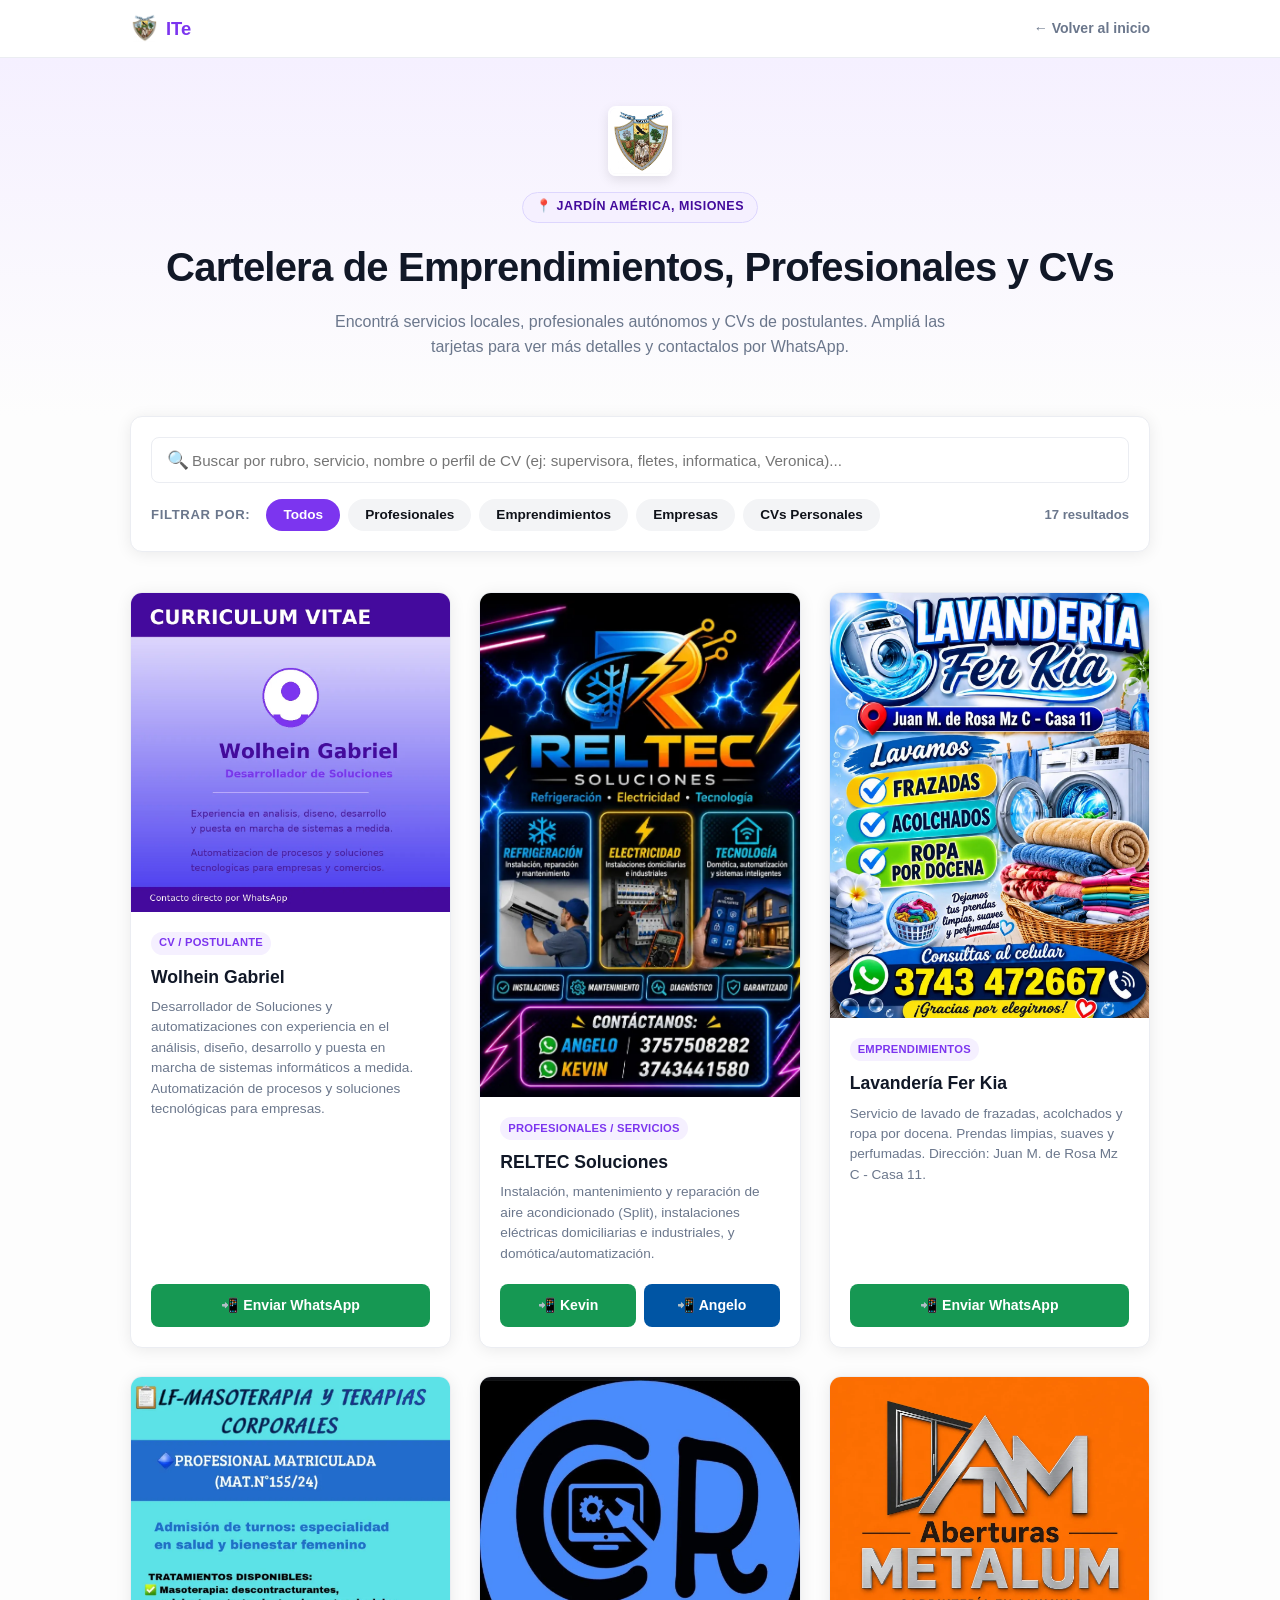
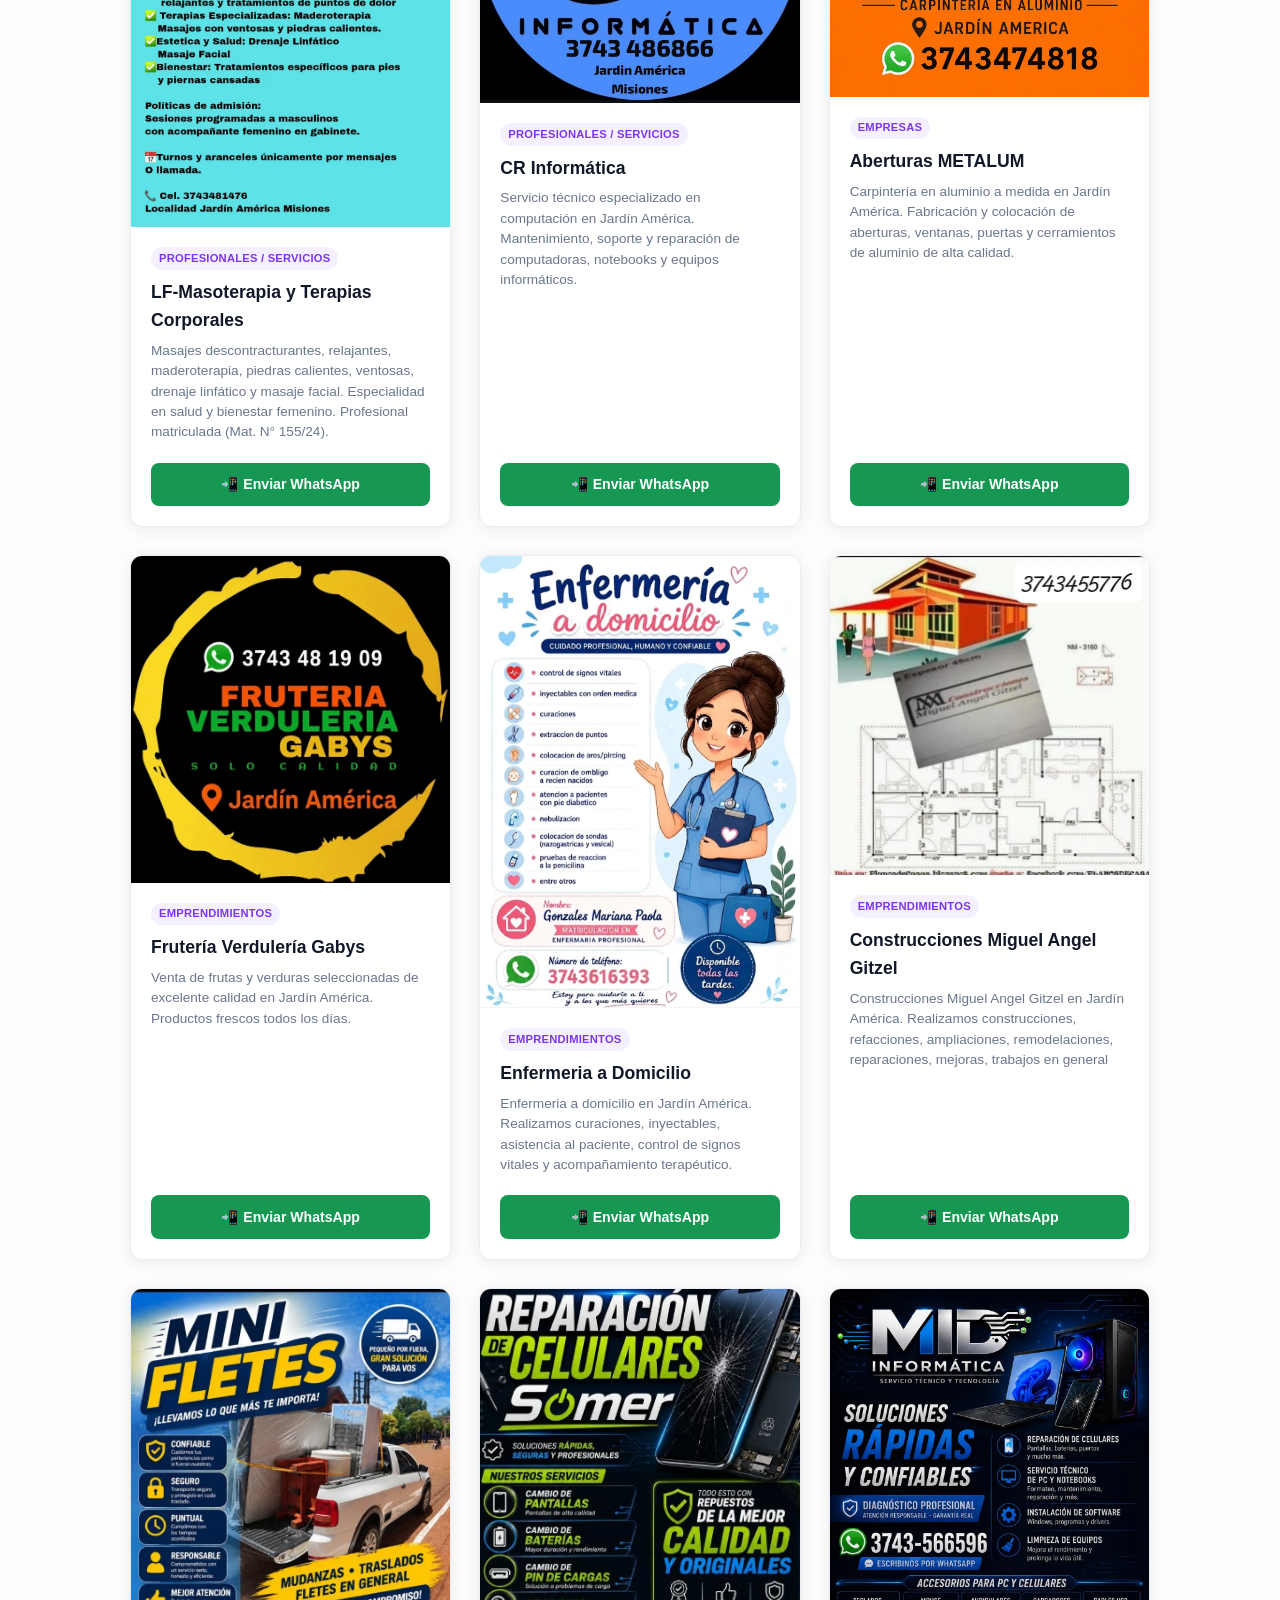
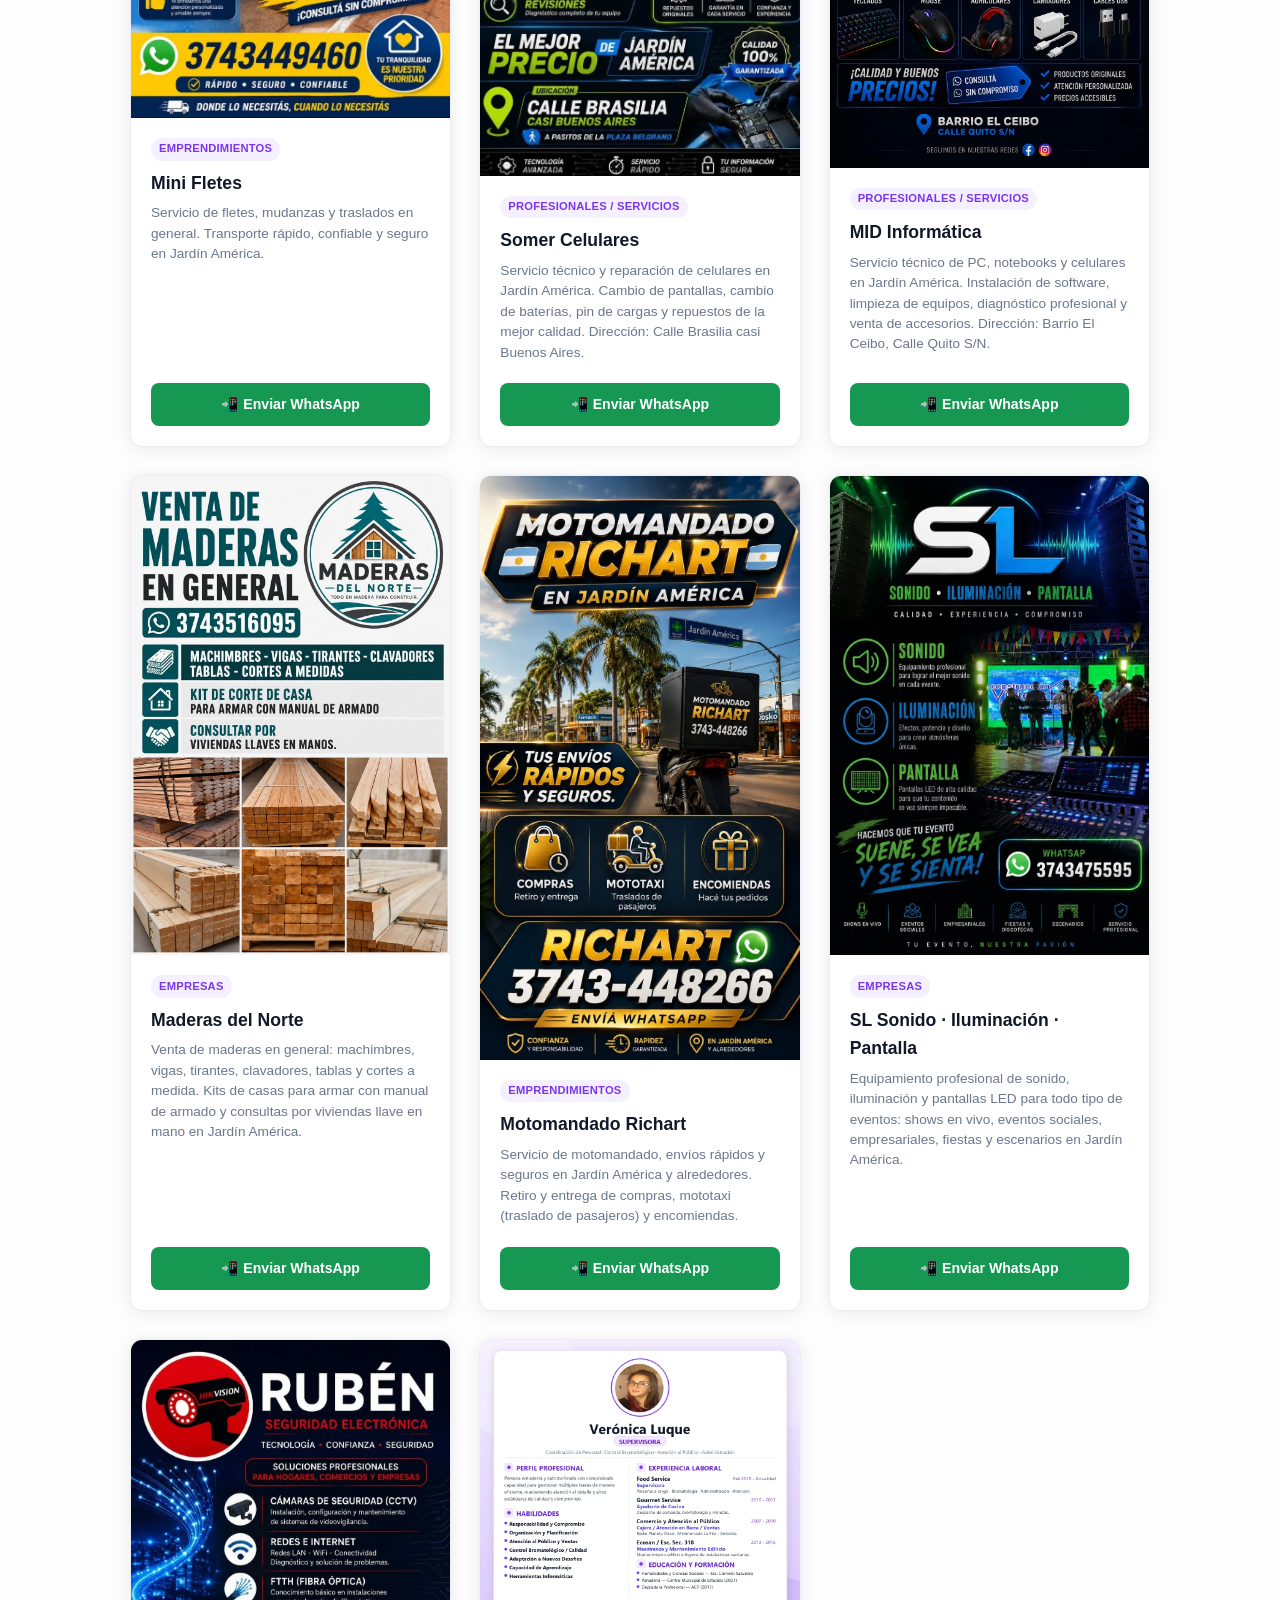
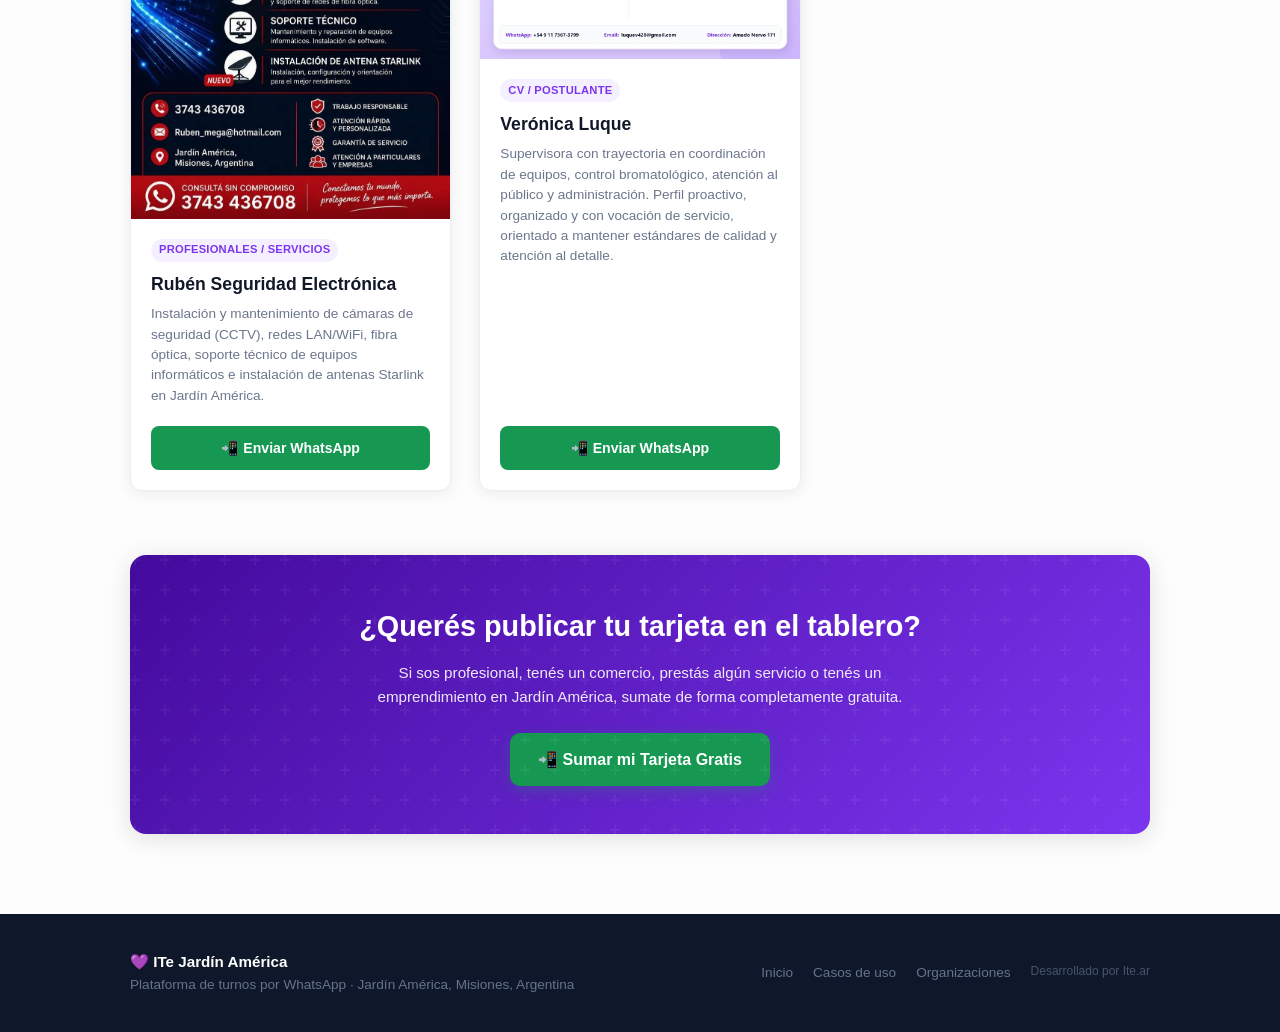
==== commit cbcd56a0: "feat: agregar CV de Veronica Luque, remover Laura Gimenez y Mateo Kaczarek, e incorporar herramienta" ====
--- a/tablero.html
+++ b/tablero.html
@@ -516,7 +516,7 @@
       <div class="search-row">
         <span class="search-icon">🔍</span>
         <input type="text" class="search-input" id="search-input"
-          placeholder="Buscar por rubro, servicio, nombre o perfil de CV (ej: administrativo, enfermero, Laura)...">
+          placeholder="Buscar por rubro, servicio, nombre o perfil de CV (ej: supervisora, fletes, informatica, Veronica)...">
       </div>
       <div class="filters-row">
         <span class="filter-label">Filtrar por:</span>
@@ -732,46 +732,7 @@
         </div>
       </div>
 
-      <!-- Tarjeta 10: Laura Giménez (CV / Postulante) -->
-      <div class="tarjeta-card" data-category="cvs"
-        data-keywords="laura gimenez cv curriculum vitae administracion secretaria secretaria facturacion excel atencion cliente administracion">
-        <div class="tarjeta-img-container" onclick="openLightbox('assets/cv_laura_gimenez.webp')">
-          <img class="tarjeta-img" src="assets/cv_laura_gimenez.webp" width="1024" height="1024" alt="CV Laura Giménez" loading="lazy">
-          <div class="tarjeta-zoom-overlay">🔍 Ampliar</div>
-        </div>
-        <div class="tarjeta-info">
-          <span class="tarjeta-cat-badge">CV / Postulante</span>
-          <h3 class="tarjeta-title">Laura Giménez</h3>
-          <p class="tarjeta-desc">
-            Estudiante de Lic. en Administración, con experiencia en atención al cliente, facturación y manejo de
-            planillas Excel. Excelente trato y disponibilidad horaria.
-          </p>
-          <a class="btn-wa-contact" href="https://wa.me/5493743454291?text=Hola Laura! Vi tu CV en ITe y quería consultarte por una búsqueda de empleo."
-            onclick="irAContactar('5493743454291', 'Hola Laura! Vi tu CV en ITe y quería consultarte por una búsqueda de empleo.'); return false;">
-            📲 Enviar WhatsApp
-          </a>
-        </div>
-      </div>
-
-      <!-- Tarjeta 11: Mateo Kaczarek (CV / Postulante) -->
-      <div class="tarjeta-card" data-category="cvs" data-keywords="mateo kaczarek cv postulante empleo busco trabajo enfermero enfermeria acompañante terapeutico salud">
-        <div class="tarjeta-img-container" onclick="openLightbox('assets/cv_mateo_kaczarek.webp')">
-          <img class="tarjeta-img" src="assets/cv_mateo_kaczarek.webp" width="1024" height="1024" alt="CV Mateo Kaczarek" loading="lazy">
-          <div class="tarjeta-zoom-overlay">🔍 Ampliar</div>
-        </div>
-        <div class="tarjeta-info">
-          <span class="tarjeta-cat-badge">CV / Postulante</span>
-          <h3 class="tarjeta-title">Mateo Kaczarek</h3>
-          <p class="tarjeta-desc">
-            CV - Postulante a empleo (enfermero, acompañante terapéutico).
-          </p>
-          <a class="btn-wa-contact" href="https://wa.me/5493743987654?text=Hola! Vi tu CV de Mateo Kaczarek en ITe y quería consultarte sobre una oportunidad laboral." onclick="irAContactar('5493743987654', 'Hola! Vi tu CV de Mateo Kaczarek en ITe y quería consultarte sobre una oportunidad laboral.'); return false;">
-            📲 Enviar WhatsApp
-          </a>
-        </div>
-      </div>
-
-      <!-- Tarjeta 12: Mini Fletes (Emprendimiento) -->
+      <!-- Tarjeta 10: Mini Fletes (Emprendimiento) -->
       <div class="tarjeta-card" data-category="emprendimientos"
         data-keywords="mini fletes mudanzas traslados fletes en general transporte carga envio jardin america">
         <div class="tarjeta-img-container" onclick="openLightbox('assets/mini_fletes.webp')">
@@ -791,7 +752,7 @@
         </div>
       </div>
 
-      <!-- Tarjeta 13: Reparación de Celulares Somer (Profesional) -->
+      <!-- Tarjeta 11: Reparación de Celulares Somer (Profesional) -->
       <div class="tarjeta-card" data-category="profesionales"
         data-keywords="reparacion de celulares somer pantallas baterias pin de carga servicio tecnico mantenimiento soporte repuestos calle brasilia plaza belgrano">
         <div class="tarjeta-img-container" onclick="openLightbox('assets/somer_celuares.webp')">
@@ -811,7 +772,7 @@
         </div>
       </div>
 
-      <!-- Tarjeta 14: MID Informática (Profesional) -->
+      <!-- Tarjeta 12: MID Informática (Profesional) -->
       <div class="tarjeta-card" data-category="profesionales"
         data-keywords="mid informatica servicio tecnico tecnologia reparacion de celulares pc notebooks software limpieza teclados mouse auriculares cargadores cables usb barrio el ceibo quito">
         <div class="tarjeta-img-container" onclick="openLightbox('assets/mid_informatica.webp')">
@@ -831,7 +792,7 @@
         </div>
       </div>
 
-      <!-- Tarjeta 15: Maderas del Norte (Empresa) -->
+      <!-- Tarjeta 13: Maderas del Norte (Empresa) -->
       <div class="tarjeta-card" data-category="empresas"
         data-keywords="maderas del norte venta de maderas en general machimbres vigas tirantes clavadores tablas cortes a medida kit de corte de casa manual de armado viviendas llave en mano construccion carpinteria madera jardin america misiones">
         <div class="tarjeta-img-container" onclick="openLightbox('assets/maderas_del_norte.webp')">
@@ -851,7 +812,7 @@
         </div>
       </div>
 
-      <!-- Tarjeta 16: Motomandado Richart (Emprendimiento) -->
+      <!-- Tarjeta 14: Motomandado Richart (Emprendimiento) -->
       <div class="tarjeta-card" data-category="emprendimientos"
         data-keywords="motomandado richart mototaxi compras encomienda traslados envio paquetes envios rapidos y seguros jardin america misiones mandados moto delivery">
         <div class="tarjeta-img-container" onclick="openLightbox('assets/motomandado_richart.webp')">
@@ -871,7 +832,7 @@
         </div>
       </div>
 
-      <!-- Tarjeta 17: SL Sonido, Iluminación y Pantalla (Empresa) -->
+      <!-- Tarjeta 15: SL Sonido, Iluminación y Pantalla (Empresa) -->
       <div class="tarjeta-card" data-category="empresas"
         data-keywords="sl sonido iluminacion pantalla pantallas led eventos fiestas shows en vivo eventos sociales empresariales escenarios discotecas jardin america misiones">
         <div class="tarjeta-img-container" onclick="openLightbox('assets/sl_sonido_iluminacion.webp')">
@@ -891,7 +852,7 @@
         </div>
       </div>
 
-      <!-- Tarjeta 18: Rubén Seguridad Electrónica (Profesional) -->
+      <!-- Tarjeta 16: Rubén Seguridad Electrónica (Profesional) -->
       <div class="tarjeta-card" data-category="profesionales"
         data-keywords="ruben seguridad electronica camaras cctv videovigilancia hikvision redes internet wifi lan fibra optica ftth soporte tecnico computacion pc starlink antena instalacion jardin america misiones">
         <div class="tarjeta-img-container" onclick="openLightbox('assets/ruben_seguridad_electronica.webp')">
@@ -906,6 +867,26 @@
           </p>
           <a class="btn-wa-contact" href="https://wa.me/5493743436708?text=Hola! Vi tu tarjeta de Rubén Seguridad Electrónica en ITe y quería hacerte una consulta."
             onclick="irAContactar('5493743436708', 'Hola! Vi tu tarjeta de Rubén Seguridad Electrónica en ITe y quería hacerte una consulta.'); return false;">
+            📲 Enviar WhatsApp
+          </a>
+        </div>
+      </div>
+
+      <!-- Tarjeta 17: Verónica Luque (CV / Postulante) -->
+      <div class="tarjeta-card" data-category="cvs"
+        data-keywords="veronica luque cv curriculum vitae supervisora supervision personal a cargo control bromatologico administracion atencion al publico gastronomia comercio ventas cajera maestranza organizacion compromiso calidad postulante empleo jardin america">
+        <div class="tarjeta-img-container" onclick="openLightbox('assets/cv_veronica_luque.webp')">
+          <img class="tarjeta-img" src="assets/cv_veronica_luque.webp" width="1024" height="1024" alt="CV Verónica Luque" loading="lazy">
+          <div class="tarjeta-zoom-overlay">🔍 Ampliar</div>
+        </div>
+        <div class="tarjeta-info">
+          <span class="tarjeta-cat-badge">CV / Postulante</span>
+          <h3 class="tarjeta-title">Verónica Luque</h3>
+          <p class="tarjeta-desc">
+            Supervisora con trayectoria en coordinación de equipos, control bromatológico, atención al público y administración. Perfil proactivo, organizado y con vocación de servicio, orientado a mantener estándares de calidad y atención al detalle.
+          </p>
+          <a class="btn-wa-contact" href="https://wa.me/5491173673799?text=Hola Verónica! Vi tu CV en ITe y quería consultarte por una búsqueda de empleo."
+            onclick="irAContactar('5491173673799', 'Hola Verónica! Vi tu CV en ITe y quería consultarte por una búsqueda de empleo.'); return false;">
             📲 Enviar WhatsApp
           </a>
         </div>
